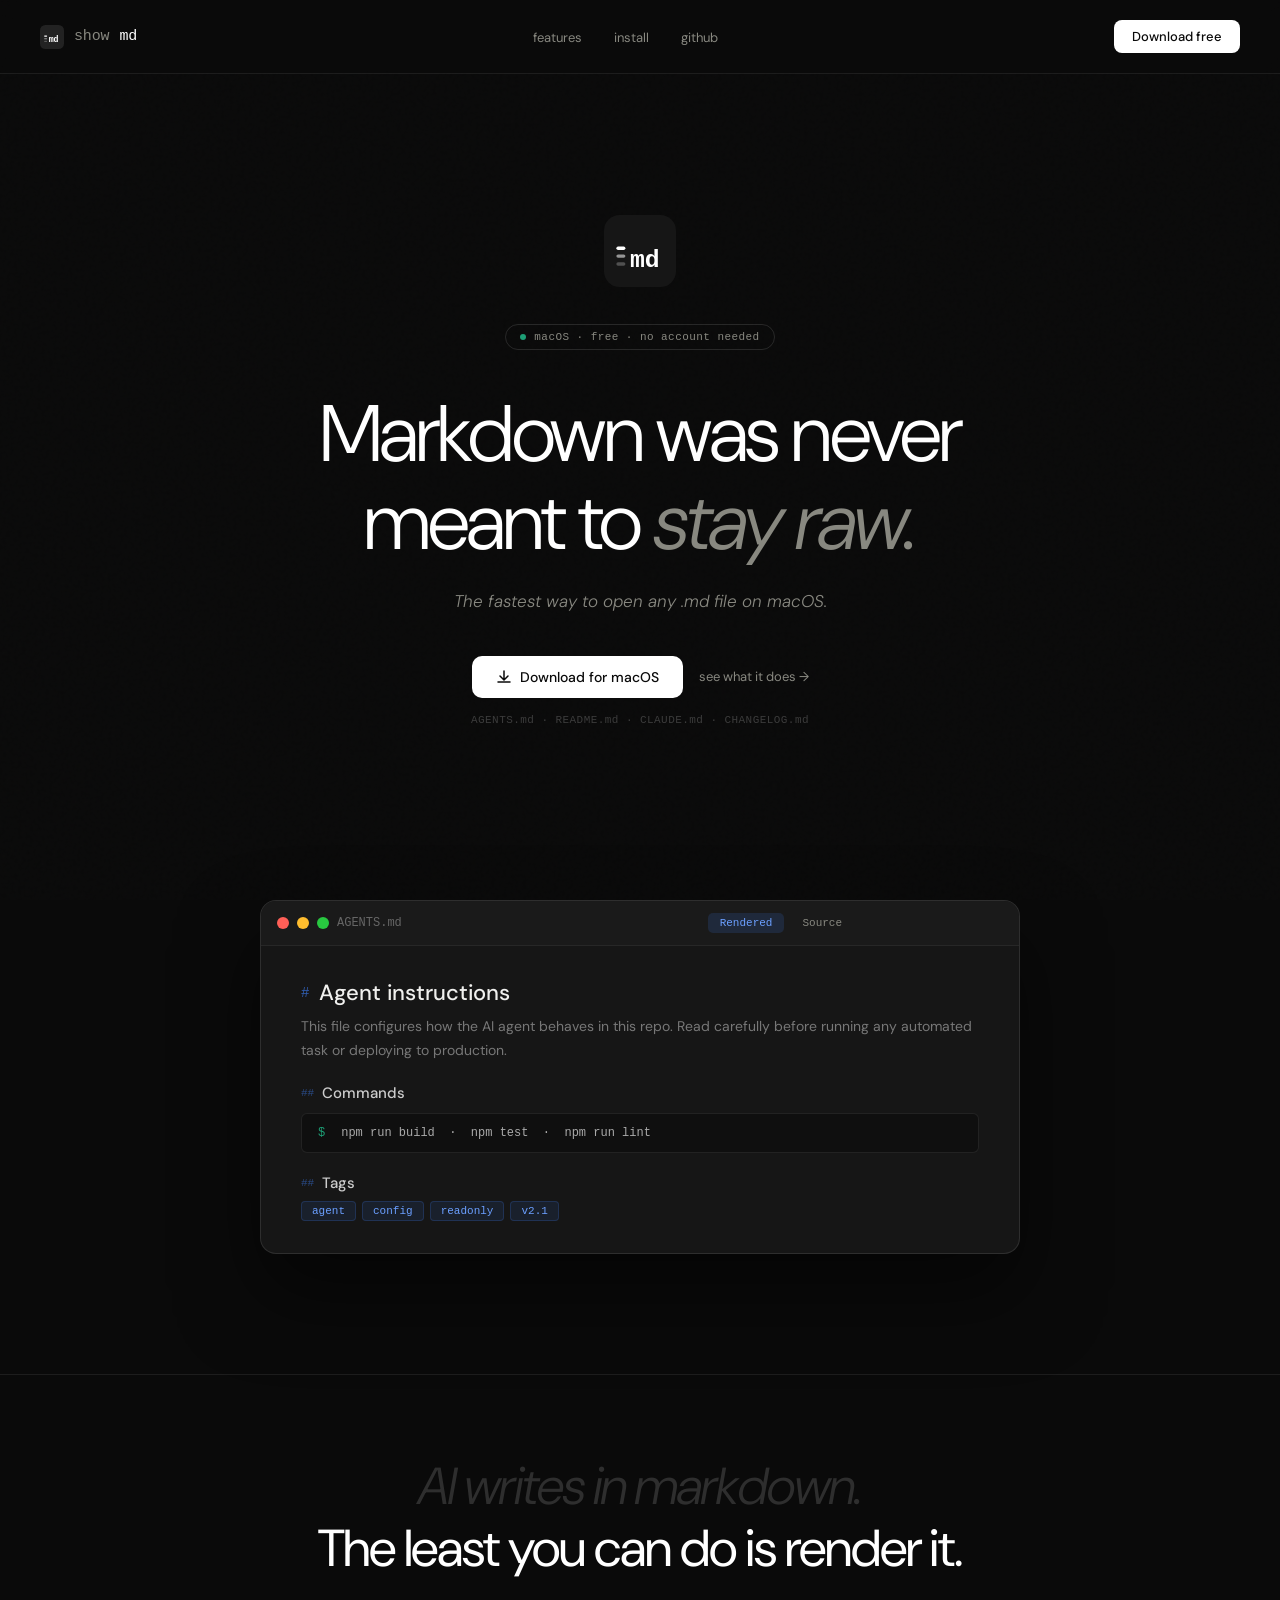
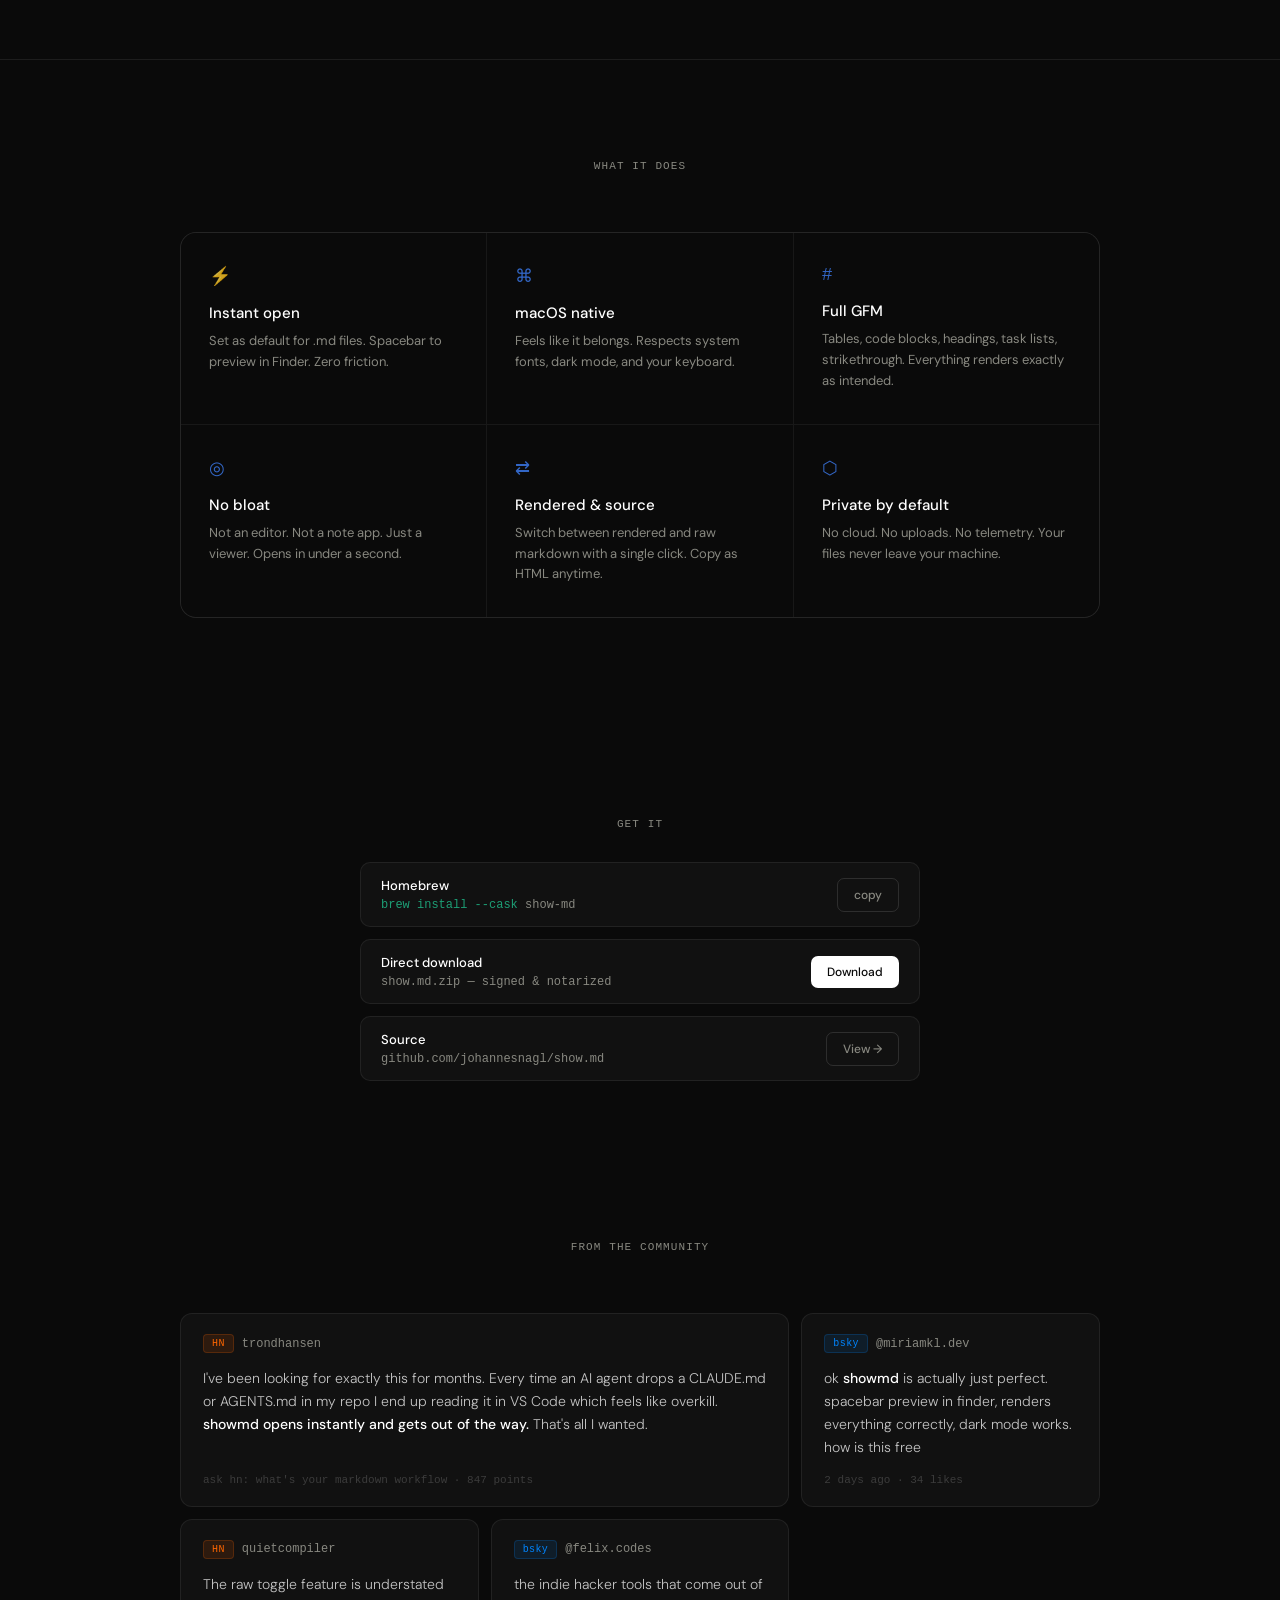
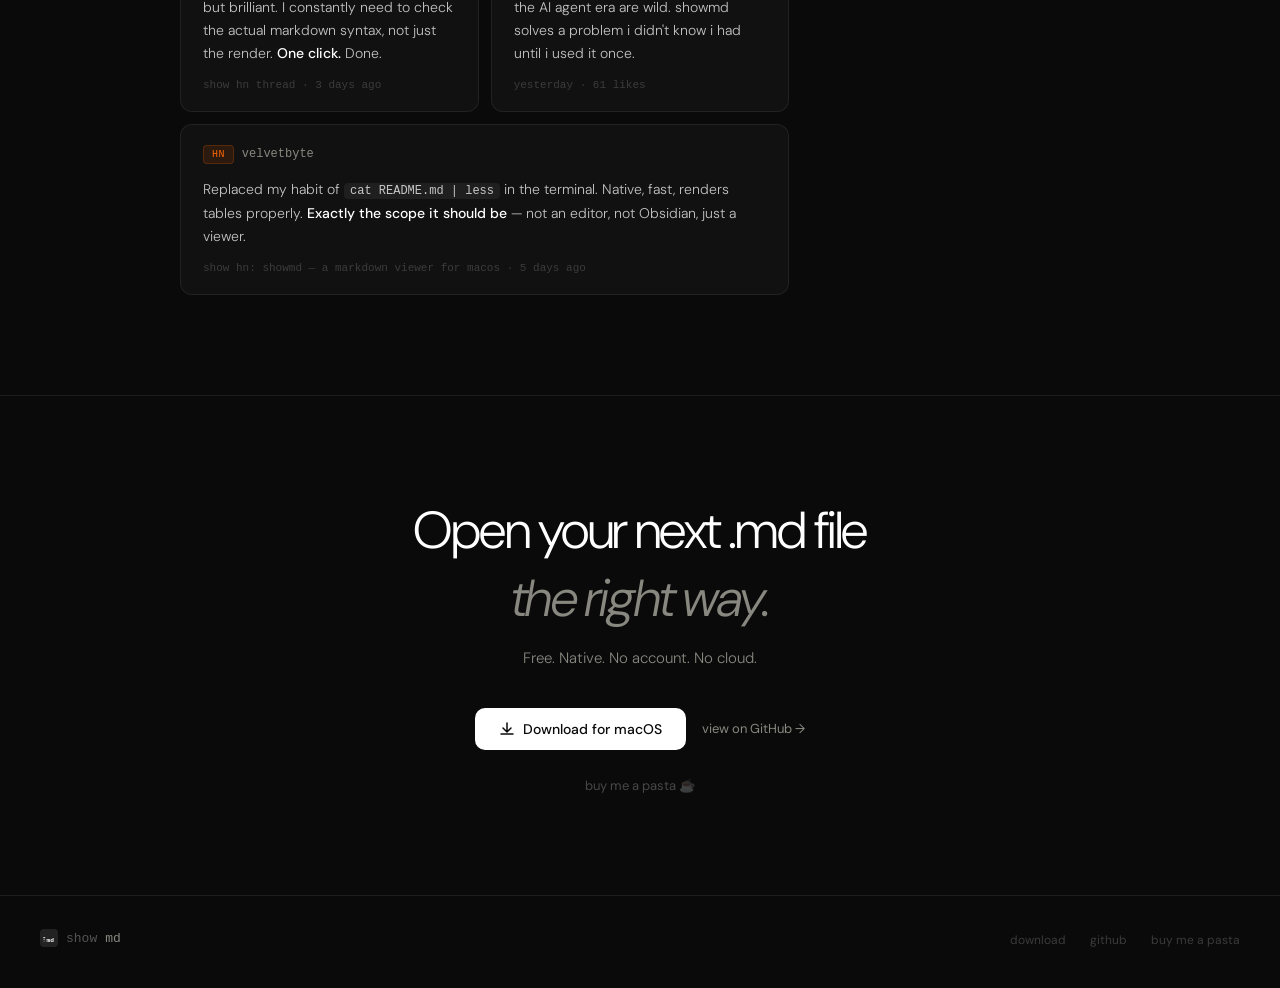
==== website/index.html @ 22b8a0ea "feat: add marketing website and extracted logo SVG website/index.html — full marketing site based on" ====
<!DOCTYPE html>
<html lang="en">
<head>
<meta charset="UTF-8">
<meta name="viewport" content="width=device-width, initial-scale=1.0">
<title>show.md — markdown was never meant to stay raw</title>
<meta name="description" content="A native macOS Quick Look extension that renders Markdown beautifully. Free, private, no account needed.">
<link rel="preconnect" href="https://fonts.googleapis.com">
<link href="https://fonts.googleapis.com/css2?family=Berkeley+Mono&family=DM+Sans:ital,wght@0,300;0,400;0,500;1,300;1,400&display=swap" rel="stylesheet">
<style>
  *, *::before, *::after { box-sizing: border-box; margin: 0; padding: 0; }

  :root {
    --ink: #0A0A0A;
    --ink2: #1C1C1C;
    --paper: #F5F5F3;
    --white: #FFFFFF;
    --muted: #888880;
    --muted2: #BBBBB5;
    --accent: #3D7EF5;
    --teal: #1D9E75;
    --border: rgba(255,255,255,0.08);
    --border-light: rgba(0,0,0,0.08);
  }

  html { scroll-behavior: smooth; }

  body {
    font-family: 'DM Sans', sans-serif;
    background: var(--ink);
    color: var(--white);
    min-height: 100vh;
    overflow-x: hidden;
    -webkit-font-smoothing: antialiased;
  }

  body::before {
    content: '';
    position: fixed;
    inset: 0;
    background-image: url("data:image/svg+xml,%3Csvg viewBox='0 0 256 256' xmlns='http://www.w3.org/2000/svg'%3E%3Cfilter id='noise'%3E%3CfeTurbulence type='fractalNoise' baseFrequency='0.9' numOctaves='4' stitchTiles='stitch'/%3E%3C/filter%3E%3Crect width='100%25' height='100%25' filter='url(%23noise)' opacity='0.04'/%3E%3C/svg%3E");
    pointer-events: none;
    z-index: 0;
    opacity: 0.4;
  }

  /* NAV */
  nav {
    position: fixed;
    top: 0; left: 0; right: 0;
    z-index: 100;
    padding: 20px 40px;
    display: flex;
    align-items: center;
    justify-content: space-between;
    border-bottom: 0.5px solid var(--border);
    backdrop-filter: blur(12px);
    background: rgba(10,10,10,0.7);
  }

  .nav-logo {
    display: flex;
    align-items: center;
    gap: 10px;
    font-family: 'Berkeley Mono', monospace;
    font-size: 15px;
    color: var(--white);
    letter-spacing: -0.01em;
    text-decoration: none;
  }

  .nav-logo span { color: var(--muted); }

  .nav-links {
    display: flex;
    gap: 32px;
    list-style: none;
  }

  .nav-links a {
    font-size: 13px;
    color: var(--muted);
    text-decoration: none;
    transition: color 0.2s;
  }

  .nav-links a:hover { color: var(--white); }

  .nav-cta {
    font-size: 13px;
    font-weight: 500;
    background: var(--white);
    color: var(--ink);
    padding: 8px 18px;
    border-radius: 8px;
    text-decoration: none;
    transition: opacity 0.2s;
  }

  .nav-cta:hover { opacity: 0.85; }

  /* HERO */
  .hero {
    position: relative;
    z-index: 1;
    min-height: 100vh;
    display: flex;
    flex-direction: column;
    align-items: center;
    justify-content: center;
    text-align: center;
    padding: 120px 40px 80px;
  }

  .hero-icon {
    margin-bottom: 32px;
    opacity: 0;
    animation: fadeUp 0.6s 0s forwards;
  }

  .hero-badge {
    display: inline-flex;
    align-items: center;
    gap: 8px;
    font-family: 'Berkeley Mono', monospace;
    font-size: 11px;
    color: var(--muted);
    border: 0.5px solid rgba(255,255,255,0.12);
    padding: 6px 14px;
    border-radius: 100px;
    margin-bottom: 40px;
    letter-spacing: 0.04em;
    opacity: 0;
    animation: fadeUp 0.6s 0.1s forwards;
  }

  .hero-badge-dot {
    width: 6px; height: 6px;
    border-radius: 50%;
    background: var(--teal);
  }

  .hero-title {
    font-size: clamp(42px, 7vw, 80px);
    font-weight: 300;
    line-height: 1.1;
    letter-spacing: -0.03em;
    max-width: 800px;
    opacity: 0;
    animation: fadeUp 0.7s 0.25s forwards;
  }

  .hero-title em {
    font-style: italic;
    font-weight: 300;
    color: var(--muted);
  }

  .hero-tagline {
    margin-top: 24px;
    font-size: 17px;
    font-weight: 300;
    color: var(--muted);
    font-style: italic;
    opacity: 0;
    animation: fadeUp 0.7s 0.4s forwards;
  }

  .hero-actions {
    margin-top: 44px;
    display: flex;
    align-items: center;
    gap: 16px;
    opacity: 0;
    animation: fadeUp 0.7s 0.55s forwards;
  }

  .btn-primary {
    font-size: 14px;
    font-weight: 500;
    background: var(--white);
    color: var(--ink);
    padding: 12px 24px;
    border-radius: 10px;
    text-decoration: none;
    transition: opacity 0.2s, transform 0.15s;
    display: flex;
    align-items: center;
    gap: 8px;
  }

  .btn-primary:hover { opacity: 0.9; transform: translateY(-1px); }

  .btn-secondary {
    font-size: 13px;
    color: var(--muted);
    text-decoration: none;
    transition: color 0.2s;
  }

  .btn-secondary:hover { color: var(--white); }

  .hero-meta {
    margin-top: 16px;
    font-family: 'Berkeley Mono', monospace;
    font-size: 11px;
    color: rgba(255,255,255,0.2);
    letter-spacing: 0.04em;
    opacity: 0;
    animation: fadeUp 0.7s 0.65s forwards;
  }

  /* APP PREVIEW */
  .preview {
    position: relative;
    z-index: 1;
    padding: 0 40px 120px;
    display: flex;
    justify-content: center;
    opacity: 0;
    animation: fadeUp 0.8s 0.8s forwards;
  }

  .app-frame {
    width: 100%;
    max-width: 760px;
    background: #161616;
    border-radius: 16px;
    border: 0.5px solid rgba(255,255,255,0.1);
    overflow: hidden;
    box-shadow: 0 40px 80px rgba(0,0,0,0.5);
  }

  .app-titlebar {
    background: #1A1A1A;
    padding: 12px 16px;
    display: flex;
    align-items: center;
    gap: 8px;
    border-bottom: 0.5px solid rgba(255,255,255,0.06);
  }

  .dot { width: 12px; height: 12px; border-radius: 50%; }
  .dot-r { background: #FF5F57; }
  .dot-y { background: #FFBD2E; }
  .dot-g { background: #28C840; }

  .app-tabs {
    display: flex;
    gap: 6px;
    margin: 0 auto;
  }

  .app-tab {
    font-family: 'Berkeley Mono', monospace;
    font-size: 11px;
    padding: 4px 12px;
    border-radius: 5px;
    color: var(--muted);
  }

  .app-tab.active {
    background: rgba(61,126,245,0.15);
    color: #6B9FFF;
  }

  .app-filename {
    font-family: 'Berkeley Mono', monospace;
    font-size: 12px;
    color: #666;
    margin-right: auto;
  }

  .app-body {
    padding: 32px 40px;
  }

  .md-h1 {
    font-size: 22px;
    font-weight: 500;
    color: #F0F0EE;
    margin-bottom: 8px;
    display: flex;
    align-items: center;
    gap: 10px;
  }

  .md-h1::before {
    content: '#';
    font-family: 'Berkeley Mono', monospace;
    font-size: 14px;
    color: var(--accent);
    opacity: 0.7;
  }

  .md-p {
    font-size: 14px;
    color: #777;
    line-height: 1.7;
    margin-bottom: 20px;
  }

  .md-h2 {
    font-size: 15px;
    font-weight: 500;
    color: #CCC;
    margin: 20px 0 8px;
    display: flex;
    align-items: center;
    gap: 8px;
  }

  .md-h2::before {
    content: '##';
    font-family: 'Berkeley Mono', monospace;
    font-size: 11px;
    color: var(--accent);
    opacity: 0.5;
  }

  .md-code {
    background: #0F0F0F;
    border: 0.5px solid rgba(255,255,255,0.08);
    border-radius: 6px;
    padding: 12px 16px;
    font-family: 'Berkeley Mono', monospace;
    font-size: 12px;
    color: #AAA;
    margin: 10px 0 16px;
    display: flex;
    gap: 16px;
  }

  .md-code span { color: var(--teal); }

  .md-tags {
    display: flex;
    gap: 6px;
    flex-wrap: wrap;
    margin-top: 4px;
  }

  .md-tag {
    font-family: 'Berkeley Mono', monospace;
    font-size: 11px;
    background: rgba(61,126,245,0.1);
    color: #6B9FFF;
    border: 0.5px solid rgba(61,126,245,0.2);
    padding: 3px 10px;
    border-radius: 4px;
  }

  /* INSTALL */
  .install {
    position: relative;
    z-index: 1;
    padding: 80px 40px;
    max-width: 640px;
    margin: 0 auto;
    text-align: center;
  }

  .install-label {
    font-family: 'Berkeley Mono', monospace;
    font-size: 11px;
    color: var(--muted);
    letter-spacing: 0.1em;
    text-transform: uppercase;
    margin-bottom: 32px;
  }

  .install-options {
    display: flex;
    flex-direction: column;
    gap: 12px;
  }

  .install-row {
    display: flex;
    align-items: center;
    justify-content: space-between;
    background: #111;
    border: 0.5px solid rgba(255,255,255,0.07);
    border-radius: 10px;
    padding: 14px 20px;
    gap: 16px;
    text-align: left;
  }

  .install-row-left { flex: 1; }

  .install-method {
    font-size: 13px;
    font-weight: 500;
    color: var(--white);
    margin-bottom: 4px;
  }

  .install-cmd {
    font-family: 'Berkeley Mono', monospace;
    font-size: 12px;
    color: var(--muted);
  }

  .install-cmd em { color: var(--teal); font-style: normal; }

  .install-btn {
    font-size: 12px;
    font-weight: 500;
    background: var(--white);
    color: var(--ink);
    padding: 8px 16px;
    border-radius: 7px;
    text-decoration: none;
    white-space: nowrap;
    transition: opacity 0.2s;
    flex-shrink: 0;
  }

  .install-btn:hover { opacity: 0.85; }

  .install-btn.ghost {
    background: transparent;
    color: var(--muted);
    border: 0.5px solid rgba(255,255,255,0.12);
  }

  .install-btn.ghost:hover { color: var(--white); border-color: rgba(255,255,255,0.3); }

  /* TAGLINE SECTION */
  .tagline-section {
    position: relative;
    z-index: 1;
    padding: 80px 40px;
    text-align: center;
    border-top: 0.5px solid var(--border);
    border-bottom: 0.5px solid var(--border);
  }

  .tagline-big {
    font-size: clamp(28px, 5vw, 52px);
    font-weight: 300;
    font-style: italic;
    color: rgba(255,255,255,0.15);
    line-height: 1.2;
    letter-spacing: -0.02em;
  }

  .tagline-big strong {
    font-weight: 400;
    font-style: normal;
    color: var(--white);
  }

  /* FEATURES */
  .features {
    position: relative;
    z-index: 1;
    padding: 100px 40px 120px;
    max-width: 1000px;
    margin: 0 auto;
  }

  .section-label {
    font-family: 'Berkeley Mono', monospace;
    font-size: 11px;
    color: var(--muted);
    letter-spacing: 0.1em;
    text-transform: uppercase;
    margin-bottom: 60px;
    text-align: center;
  }

  .features-grid {
    display: grid;
    grid-template-columns: repeat(3, 1fr);
    gap: 1px;
    background: rgba(255,255,255,0.06);
    border: 0.5px solid rgba(255,255,255,0.06);
    border-radius: 16px;
    overflow: hidden;
  }

  .feature {
    background: var(--ink);
    padding: 32px 28px;
    transition: background 0.2s;
  }

  .feature:hover { background: #111; }

  .feature-icon {
    font-family: 'Berkeley Mono', monospace;
    font-size: 18px;
    color: var(--accent);
    margin-bottom: 16px;
    opacity: 0.8;
  }

  .feature-title {
    font-size: 15px;
    font-weight: 500;
    color: var(--white);
    margin-bottom: 8px;
  }

  .feature-desc {
    font-size: 13px;
    color: var(--muted);
    line-height: 1.6;
  }

  /* SOCIAL PROOF */
  .social {
    position: relative;
    z-index: 1;
    padding: 80px 40px 100px;
    max-width: 1000px;
    margin: 0 auto;
  }

  .social-grid {
    display: grid;
    grid-template-columns: repeat(3, 1fr);
    gap: 12px;
  }

  .quote-card {
    background: #111;
    border: 0.5px solid rgba(255,255,255,0.07);
    border-radius: 12px;
    padding: 20px 22px;
    display: flex;
    flex-direction: column;
    gap: 14px;
    transition: border-color 0.2s;
  }

  .quote-card:hover { border-color: rgba(255,255,255,0.15); }
  .quote-card.span2 { grid-column: span 2; }

  .quote-source {
    display: flex;
    align-items: center;
    gap: 8px;
  }

  .source-badge {
    font-family: 'Berkeley Mono', monospace;
    font-size: 10px;
    padding: 3px 8px;
    border-radius: 4px;
    letter-spacing: 0.04em;
  }

  .badge-hn  { background: rgba(255,102,0,0.12); color: #FF6600; border: 0.5px solid rgba(255,102,0,0.2); }
  .badge-bsky { background: rgba(0,133,255,0.1); color: #0085FF; border: 0.5px solid rgba(0,133,255,0.2); }

  .source-user {
    font-size: 12px;
    color: var(--muted);
    font-family: 'Berkeley Mono', monospace;
  }

  .quote-text {
    font-size: 14px;
    color: rgba(255,255,255,0.75);
    line-height: 1.65;
    font-weight: 300;
  }

  .quote-text strong { color: var(--white); font-weight: 500; }

  .quote-meta {
    font-size: 11px;
    color: rgba(255,255,255,0.18);
    font-family: 'Berkeley Mono', monospace;
    margin-top: auto;
  }

  /* CTA */
  .cta-section {
    position: relative;
    z-index: 1;
    padding: 100px 40px;
    text-align: center;
    border-top: 0.5px solid var(--border);
  }

  .cta-title {
    font-size: clamp(32px, 5vw, 52px);
    font-weight: 300;
    letter-spacing: -0.03em;
    margin-bottom: 16px;
  }

  .cta-title em { font-style: italic; color: var(--muted); }

  .cta-sub {
    font-size: 15px;
    color: var(--muted);
    font-weight: 300;
    margin-bottom: 40px;
  }

  .cta-actions {
    display: flex;
    align-items: center;
    justify-content: center;
    gap: 16px;
    margin-bottom: 24px;
  }

  .cta-pasta {
    font-size: 13px;
    color: rgba(255,255,255,0.25);
    text-decoration: none;
    transition: color 0.2s;
  }

  .cta-pasta:hover { color: var(--muted); }

  /* FOOTER */
  footer {
    position: relative;
    z-index: 1;
    padding: 32px 40px;
    display: flex;
    align-items: center;
    justify-content: space-between;
    border-top: 0.5px solid var(--border);
  }

  .footer-logo {
    display: flex;
    align-items: center;
    gap: 8px;
    font-family: 'Berkeley Mono', monospace;
    font-size: 13px;
    color: var(--muted);
    text-decoration: none;
  }

  .footer-logo span { color: rgba(255,255,255,0.3); }

  .footer-links {
    display: flex;
    gap: 24px;
    list-style: none;
  }

  .footer-links a {
    font-size: 12px;
    color: rgba(255,255,255,0.2);
    text-decoration: none;
    transition: color 0.2s;
  }

  .footer-links a:hover { color: var(--muted); }

  @keyframes fadeUp {
    from { opacity: 0; transform: translateY(16px); }
    to   { opacity: 1; transform: translateY(0); }
  }

  @media (max-width: 640px) {
    nav { padding: 16px 20px; }
    .nav-links { display: none; }
    .hero { padding: 100px 24px 60px; }
    .preview { padding: 0 20px 80px; }
    .app-body { padding: 20px; }
    .install { padding: 60px 20px; }
    .install-row { flex-direction: column; align-items: flex-start; }
    .features { padding: 60px 20px 80px; }
    .features-grid { grid-template-columns: 1fr; }
    .social { padding: 60px 20px 80px; }
    .social-grid { grid-template-columns: 1fr; }
    .quote-card.span2 { grid-column: span 1; }
    .cta-section { padding: 80px 20px; }
    footer { padding: 24px 20px; flex-direction: column; gap: 16px; text-align: center; }
  }
</style>
</head>
<body>

<nav>
  <a href="/" class="nav-logo">
    <svg width="24" height="24" viewBox="0 0 64 64" xmlns="http://www.w3.org/2000/svg">
      <rect width="64" height="64" rx="14" fill="#222"/>
      <rect x="11" y="28" width="8" height="3" rx="1.5" fill="white"/>
      <rect x="11" y="35" width="8" height="3" rx="1.5" fill="white" opacity="0.55"/>
      <rect x="11" y="42" width="8" height="3" rx="1.5" fill="white" opacity="0.25"/>
      <text x="23" y="46" font-family="monospace" font-size="22" font-weight="600" fill="white">md</text>
    </svg>
    <span>show</span>md
  </a>
  <ul class="nav-links">
    <li><a href="#features">features</a></li>
    <li><a href="#install">install</a></li>
    <li><a href="https://github.com/johannesnagl/show.md">github</a></li>
  </ul>
  <a href="https://github.com/johannesnagl/show.md/releases/latest" class="nav-cta">Download free</a>
</nav>

<main>

  <!-- HERO -->
  <section class="hero">
    <div class="hero-icon">
      <svg width="72" height="72" viewBox="0 0 64 64" xmlns="http://www.w3.org/2000/svg">
        <rect width="64" height="64" rx="14" fill="#161616"/>
        <rect x="11" y="28" width="8" height="3" rx="1.5" fill="white"/>
        <rect x="11" y="35" width="8" height="3" rx="1.5" fill="white" opacity="0.55"/>
        <rect x="11" y="42" width="8" height="3" rx="1.5" fill="white" opacity="0.25"/>
        <text x="23" y="46" font-family="monospace" font-size="22" font-weight="600" fill="white">md</text>
      </svg>
    </div>

    <div class="hero-badge">
      <div class="hero-badge-dot"></div>
      macOS · free · no account needed
    </div>

    <h1 class="hero-title">
      Markdown was never<br>meant to <em>stay raw.</em>
    </h1>

    <p class="hero-tagline">The fastest way to open any .md file on macOS.</p>

    <div class="hero-actions">
      <a href="https://github.com/johannesnagl/show.md/releases/latest" class="btn-primary">
        <svg width="16" height="16" viewBox="0 0 16 16" fill="none"><path d="M8 2v8M4 7l4 4 4-4M2 13h12" stroke="currentColor" stroke-width="1.5" stroke-linecap="round" stroke-linejoin="round"/></svg>
        Download for macOS
      </a>
      <a href="#features" class="btn-secondary">see what it does →</a>
    </div>

    <p class="hero-meta">AGENTS.md · README.md · CLAUDE.md · CHANGELOG.md</p>
  </section>

  <!-- APP PREVIEW -->
  <section class="preview">
    <div class="app-frame">
      <div class="app-titlebar">
        <div class="dot dot-r"></div>
        <div class="dot dot-y"></div>
        <div class="dot dot-g"></div>
        <span class="app-filename">AGENTS.md</span>
        <div class="app-tabs">
          <span class="app-tab active">Rendered</span>
          <span class="app-tab">Source</span>
        </div>
      </div>
      <div class="app-body">
        <div class="md-h1">Agent instructions</div>
        <p class="md-p">This file configures how the AI agent behaves in this repo. Read carefully before running any automated task or deploying to production.</p>
        <div class="md-h2">Commands</div>
        <div class="md-code"><span>$</span> npm run build &nbsp;·&nbsp; npm test &nbsp;·&nbsp; npm run lint</div>
        <div class="md-h2">Tags</div>
        <div class="md-tags">
          <span class="md-tag">agent</span>
          <span class="md-tag">config</span>
          <span class="md-tag">readonly</span>
          <span class="md-tag">v2.1</span>
        </div>
      </div>
    </div>
  </section>

  <!-- TAGLINE -->
  <section class="tagline-section">
    <p class="tagline-big">
      AI writes in markdown.<br>
      <strong>The least you can do is render it.</strong>
    </p>
  </section>

  <!-- FEATURES -->
  <section class="features" id="features">
    <p class="section-label">what it does</p>
    <div class="features-grid">
      <div class="feature">
        <div class="feature-icon">⚡</div>
        <div class="feature-title">Instant open</div>
        <p class="feature-desc">Set as default for .md files. Spacebar to preview in Finder. Zero friction.</p>
      </div>
      <div class="feature">
        <div class="feature-icon">⌘</div>
        <div class="feature-title">macOS native</div>
        <p class="feature-desc">Feels like it belongs. Respects system fonts, dark mode, and your keyboard.</p>
      </div>
      <div class="feature">
        <div class="feature-icon">#</div>
        <div class="feature-title">Full GFM</div>
        <p class="feature-desc">Tables, code blocks, headings, task lists, strikethrough. Everything renders exactly as intended.</p>
      </div>
      <div class="feature">
        <div class="feature-icon">◎</div>
        <div class="feature-title">No bloat</div>
        <p class="feature-desc">Not an editor. Not a note app. Just a viewer. Opens in under a second.</p>
      </div>
      <div class="feature">
        <div class="feature-icon">⇄</div>
        <div class="feature-title">Rendered &amp; source</div>
        <p class="feature-desc">Switch between rendered and raw markdown with a single click. Copy as HTML anytime.</p>
      </div>
      <div class="feature">
        <div class="feature-icon">⬡</div>
        <div class="feature-title">Private by default</div>
        <p class="feature-desc">No cloud. No uploads. No telemetry. Your files never leave your machine.</p>
      </div>
    </div>
  </section>

  <!-- INSTALL -->
  <section class="install" id="install">
    <p class="install-label">get it</p>
    <div class="install-options">
      <div class="install-row">
        <div class="install-row-left">
          <div class="install-method">Homebrew</div>
          <div class="install-cmd"><em>brew install --cask</em> show-md</div>
        </div>
        <a href="https://github.com/johannesnagl/show.md" class="install-btn ghost">copy</a>
      </div>
      <div class="install-row">
        <div class="install-row-left">
          <div class="install-method">Direct download</div>
          <div class="install-cmd">show.md.zip — signed &amp; notarized</div>
        </div>
        <a href="https://github.com/johannesnagl/show.md/releases/latest" class="install-btn">Download</a>
      </div>
      <div class="install-row">
        <div class="install-row-left">
          <div class="install-method">Source</div>
          <div class="install-cmd">github.com/johannesnagl/show.md</div>
        </div>
        <a href="https://github.com/johannesnagl/show.md" class="install-btn ghost">View →</a>
      </div>
    </div>
  </section>

  <!-- SOCIAL PROOF -->
  <section class="social">
    <p class="section-label">from the community</p>
    <div class="social-grid">

      <div class="quote-card span2">
        <div class="quote-source">
          <span class="source-badge badge-hn">HN</span>
          <span class="source-user">trondhansen</span>
        </div>
        <p class="quote-text">I've been looking for exactly this for months. Every time an AI agent drops a CLAUDE.md or AGENTS.md in my repo I end up reading it in VS Code which feels like overkill. <strong>showmd opens instantly and gets out of the way.</strong> That's all I wanted.</p>
        <span class="quote-meta">ask hn: what's your markdown workflow · 847 points</span>
      </div>

      <div class="quote-card">
        <div class="quote-source">
          <span class="source-badge badge-bsky">bsky</span>
          <span class="source-user">@miriamkl.dev</span>
        </div>
        <p class="quote-text">ok <strong>showmd</strong> is actually just perfect. spacebar preview in finder, renders everything correctly, dark mode works. how is this free</p>
        <span class="quote-meta">2 days ago · 34 likes</span>
      </div>

      <div class="quote-card">
        <div class="quote-source">
          <span class="source-badge badge-hn">HN</span>
          <span class="source-user">quietcompiler</span>
        </div>
        <p class="quote-text">The raw toggle feature is understated but brilliant. I constantly need to check the actual markdown syntax, not just the render. <strong>One click.</strong> Done.</p>
        <span class="quote-meta">show hn thread · 3 days ago</span>
      </div>

      <div class="quote-card">
        <div class="quote-source">
          <span class="source-badge badge-bsky">bsky</span>
          <span class="source-user">@felix.codes</span>
        </div>
        <p class="quote-text">the indie hacker tools that come out of the AI agent era are wild. showmd solves a problem i didn't know i had until i used it once.</p>
        <span class="quote-meta">yesterday · 61 likes</span>
      </div>

      <div class="quote-card span2">
        <div class="quote-source">
          <span class="source-badge badge-hn">HN</span>
          <span class="source-user">velvetbyte</span>
        </div>
        <p class="quote-text">Replaced my habit of <code style="font-family:'Berkeley Mono',monospace;font-size:12px;background:rgba(255,255,255,0.06);padding:1px 6px;border-radius:4px;">cat README.md | less</code> in the terminal. Native, fast, renders tables properly. <strong>Exactly the scope it should be</strong> — not an editor, not Obsidian, just a viewer.</p>
        <span class="quote-meta">show hn: showmd — a markdown viewer for macos · 5 days ago</span>
      </div>

    </div>
  </section>

  <!-- CTA -->
  <section class="cta-section">
    <h2 class="cta-title">Open your next .md file<br><em>the right way.</em></h2>
    <p class="cta-sub">Free. Native. No account. No cloud.</p>
    <div class="cta-actions">
      <a href="https://github.com/johannesnagl/show.md/releases/latest" class="btn-primary">
        <svg width="16" height="16" viewBox="0 0 16 16" fill="none"><path d="M8 2v8M4 7l4 4 4-4M2 13h12" stroke="currentColor" stroke-width="1.5" stroke-linecap="round" stroke-linejoin="round"/></svg>
        Download for macOS
      </a>
      <a href="https://github.com/johannesnagl/show.md" class="btn-secondary">view on GitHub →</a>
    </div>
    <a href="https://buymeacoffee.com/johannesnagl" class="cta-pasta">buy me a pasta ☕</a>
  </section>

</main>

<footer>
  <a href="/" class="footer-logo">
    <svg width="18" height="18" viewBox="0 0 64 64" xmlns="http://www.w3.org/2000/svg">
      <rect width="64" height="64" rx="14" fill="#222"/>
      <rect x="11" y="28" width="8" height="3" rx="1.5" fill="white"/>
      <rect x="11" y="35" width="8" height="3" rx="1.5" fill="white" opacity="0.55"/>
      <rect x="11" y="42" width="8" height="3" rx="1.5" fill="white" opacity="0.25"/>
      <text x="23" y="46" font-family="monospace" font-size="22" font-weight="600" fill="white">md</text>
    </svg>
    <span>show</span>md
  </a>
  <ul class="footer-links">
    <li><a href="https://github.com/johannesnagl/show.md/releases/latest">download</a></li>
    <li><a href="https://github.com/johannesnagl/show.md">github</a></li>
    <li><a href="https://buymeacoffee.com/johannesnagl">buy me a pasta</a></li>
  </ul>
</footer>

</body>
</html>
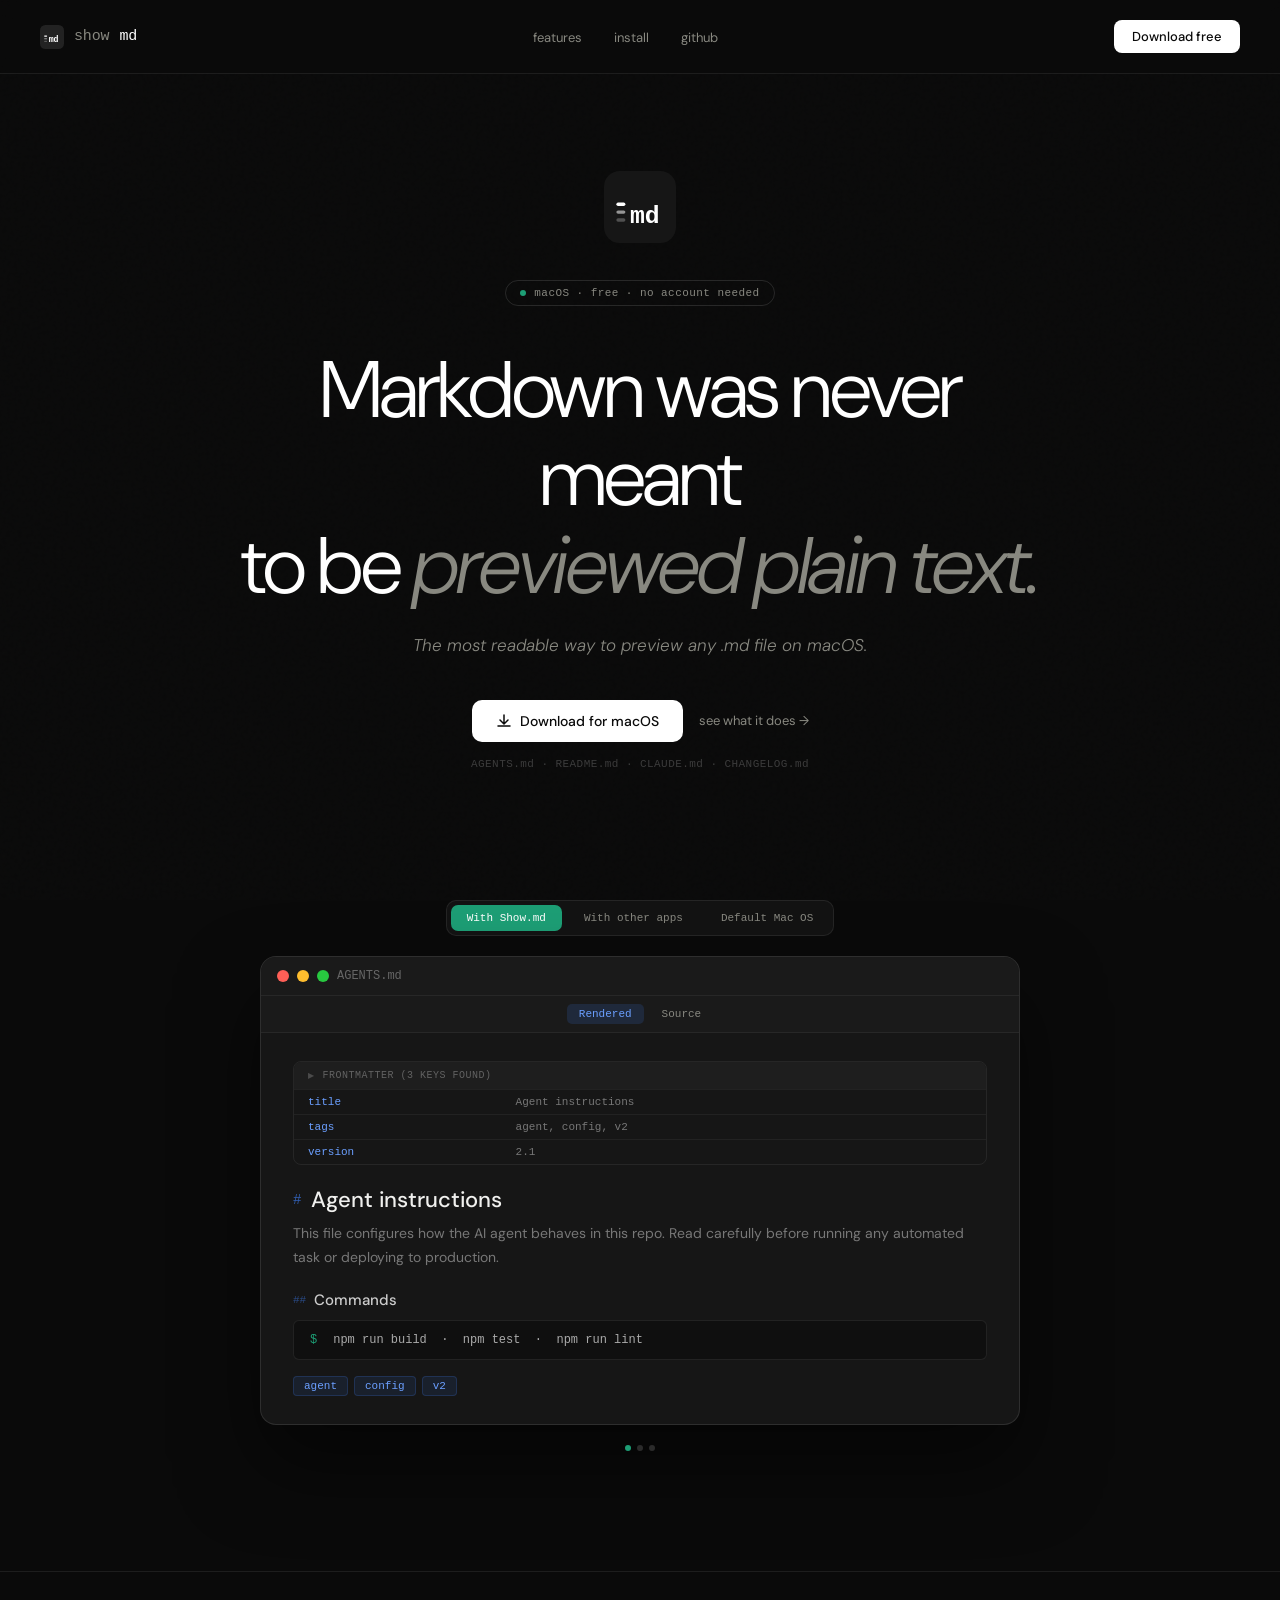
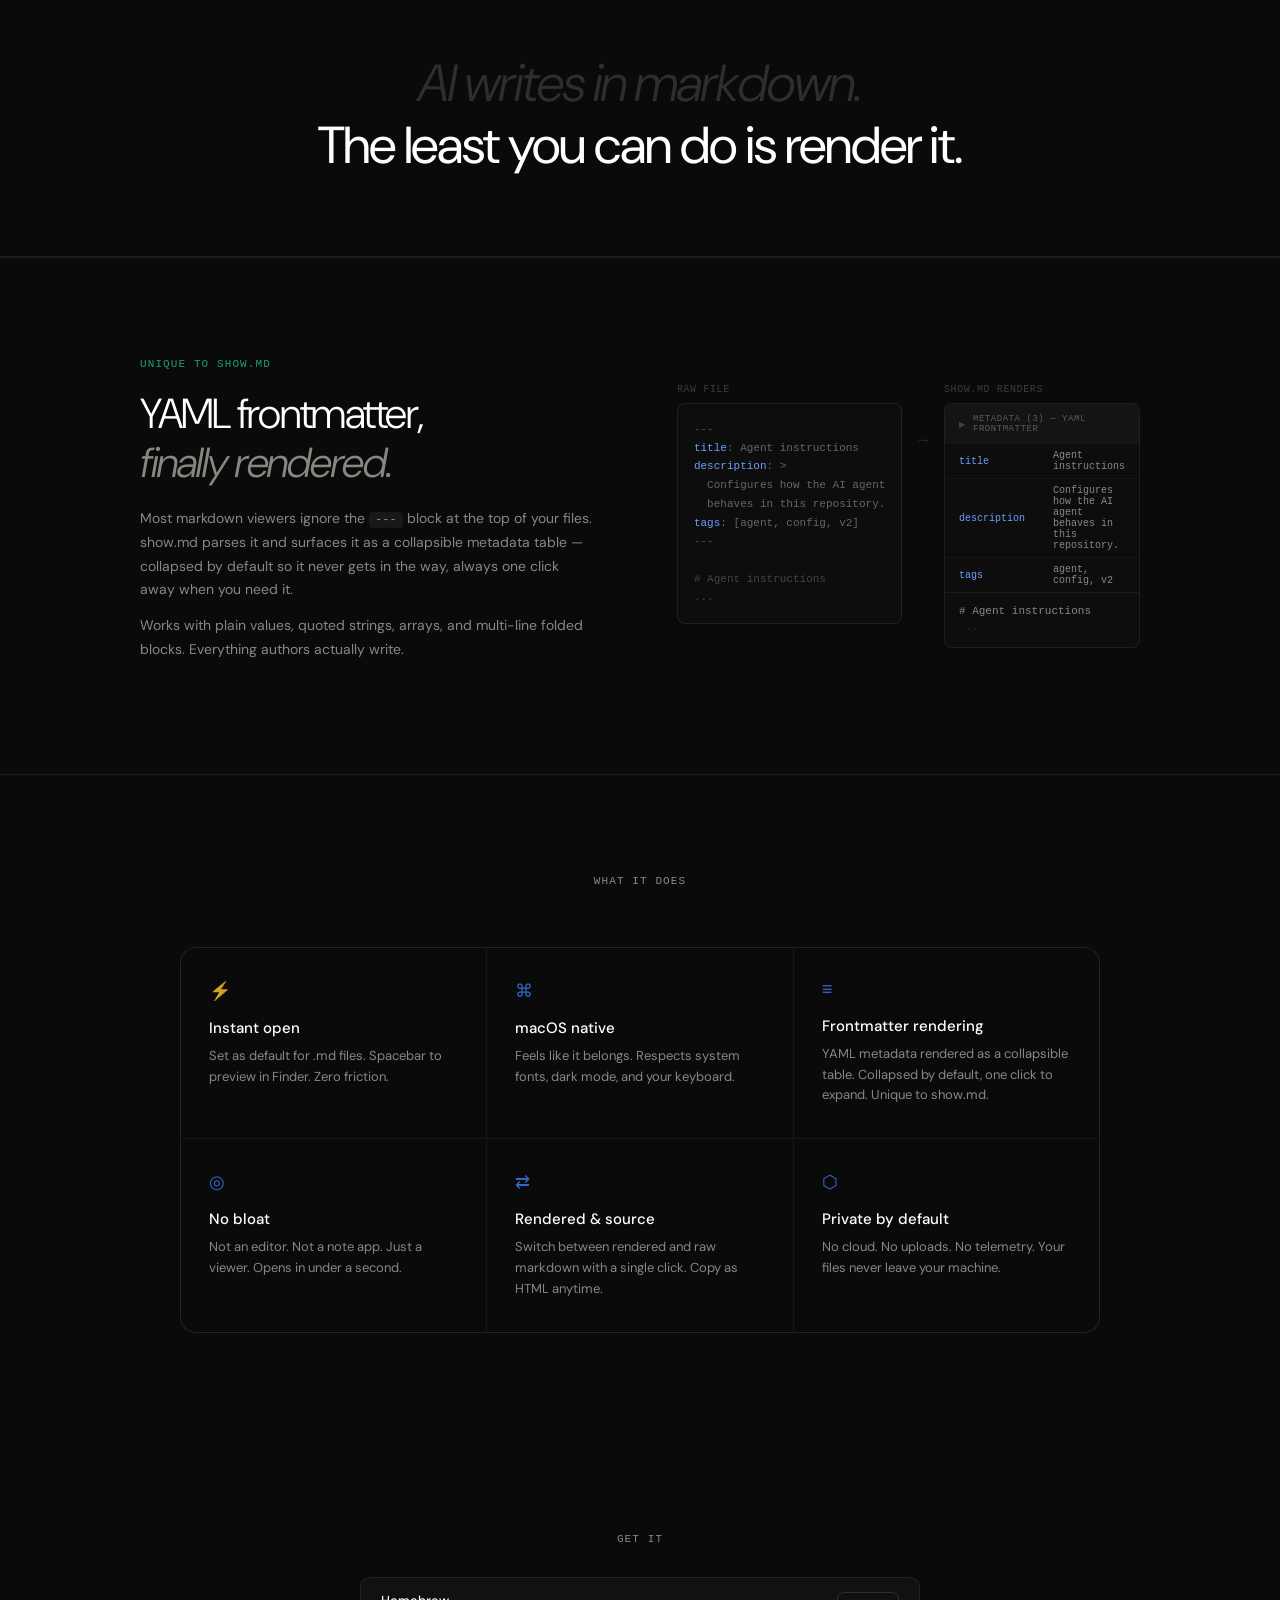
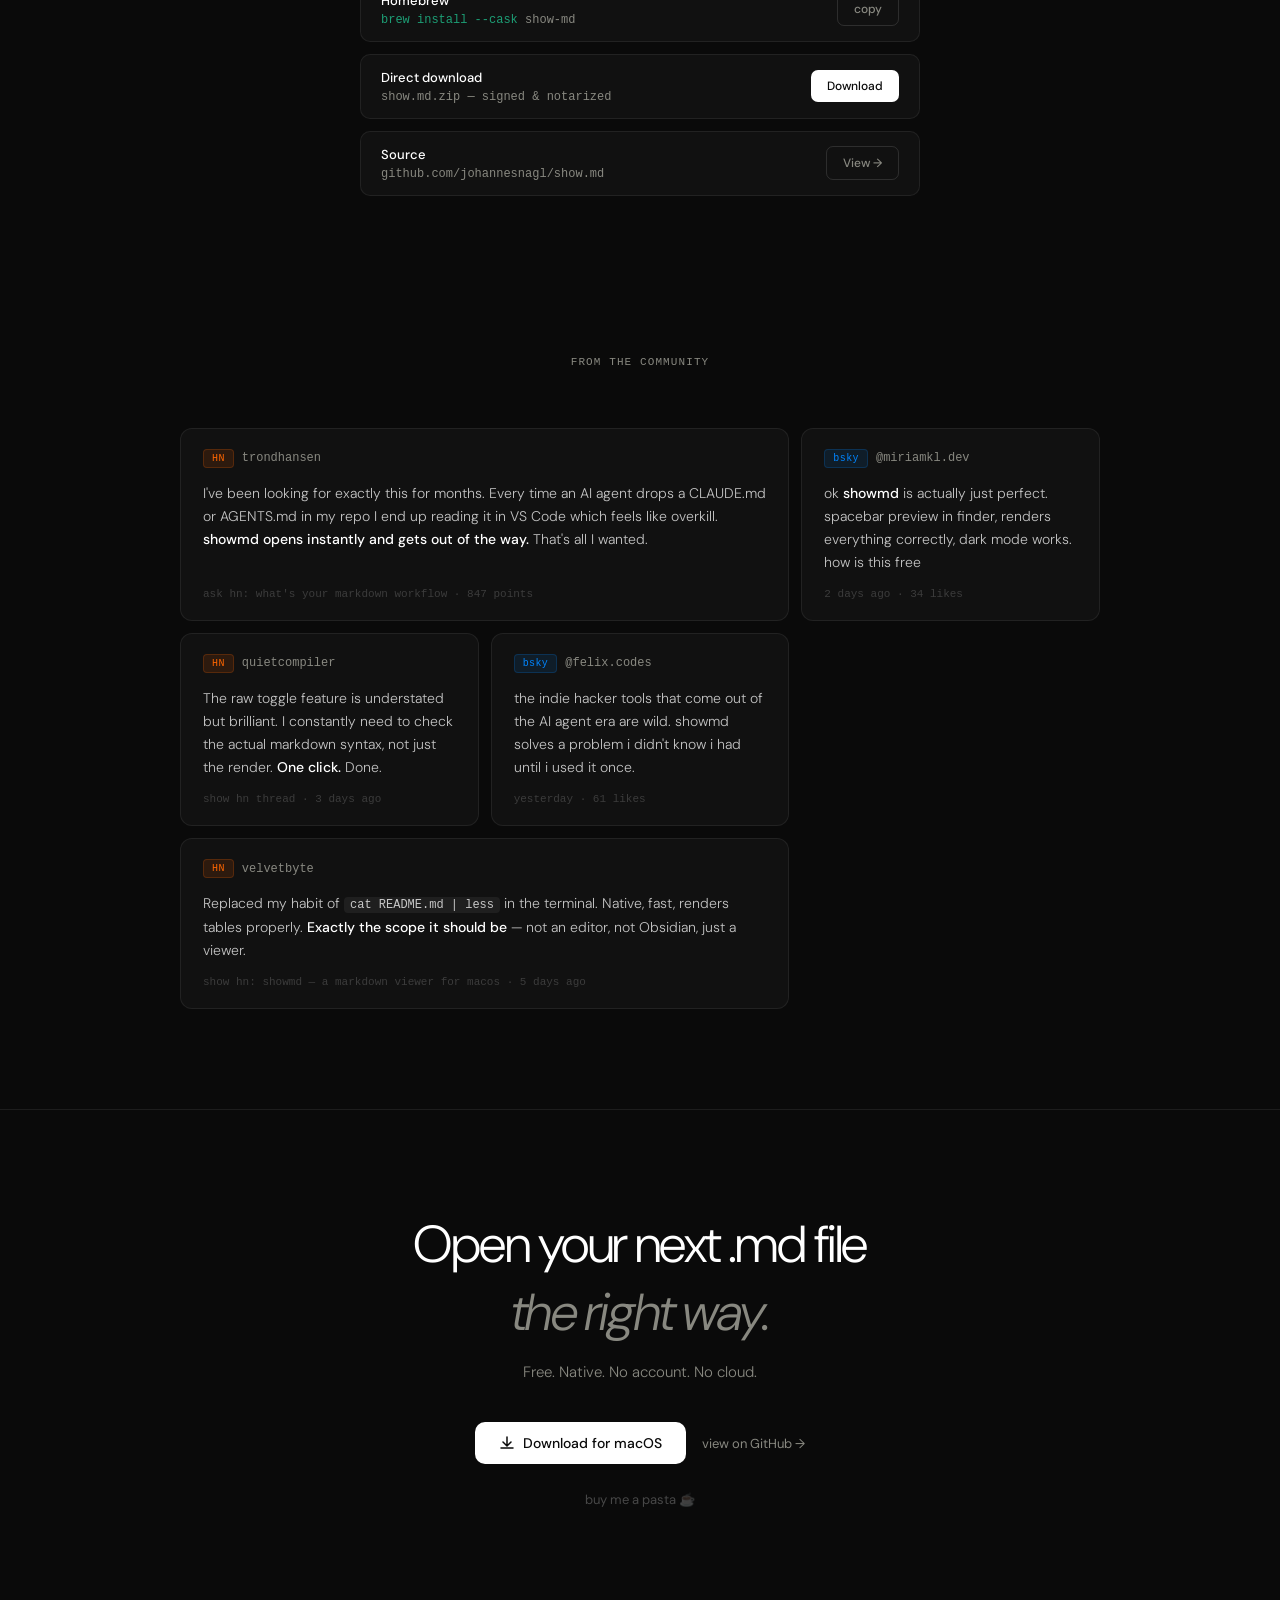
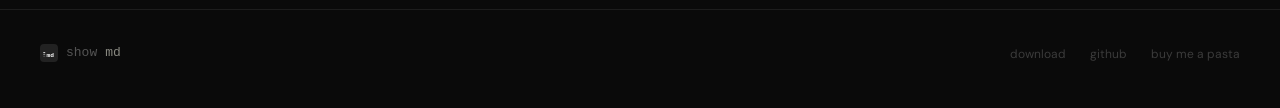
==== commit 1c2f3fbc: "website: three-state interactive demo + updated hero copy - Replace static app preview with auto-cyc" ====
--- a/website/index.html
+++ b/website/index.html
@@ -3,7 +3,7 @@
 <head>
 <meta charset="UTF-8">
 <meta name="viewport" content="width=device-width, initial-scale=1.0">
-<title>show.md — markdown was never meant to stay raw</title>
+<title>show.md — markdown was never meant to be previewed plain text</title>
 <meta name="description" content="A native macOS Quick Look extension that renders Markdown beautifully. Free, private, no account needed.">
 <link rel="preconnect" href="https://fonts.googleapis.com">
 <link href="https://fonts.googleapis.com/css2?family=Berkeley+Mono&family=DM+Sans:ital,wght@0,300;0,400;0,500;1,300;1,400&display=swap" rel="stylesheet">
@@ -216,10 +216,45 @@
     z-index: 1;
     padding: 0 40px 120px;
     display: flex;
-    justify-content: center;
+    flex-direction: column;
+    align-items: center;
+    gap: 20px;
     opacity: 0;
     animation: fadeUp 0.8s 0.8s forwards;
   }
+
+  .preview-switcher {
+    display: flex;
+    gap: 6px;
+    background: rgba(255,255,255,0.04);
+    border: 0.5px solid rgba(255,255,255,0.08);
+    border-radius: 10px;
+    padding: 4px;
+  }
+
+  .preview-btn {
+    font-family: 'Berkeley Mono', monospace;
+    font-size: 11px;
+    padding: 7px 16px;
+    border-radius: 7px;
+    border: none;
+    background: transparent;
+    color: var(--muted);
+    cursor: pointer;
+    transition: all 0.2s;
+    white-space: nowrap;
+  }
+
+  .preview-btn:hover { color: var(--white); }
+
+  .preview-btn.active {
+    background: var(--white);
+    color: var(--ink);
+  }
+
+  .preview-btn.active.showmd { background: var(--teal); color: var(--white); }
+  .preview-btn.active.other  { background: #444; color: var(--white); }
+  .preview-btn.active.macos  { background: #333; color: var(--muted); }
 
   .app-frame {
     width: 100%;
@@ -271,9 +306,52 @@
     margin-right: auto;
   }
 
+  /* preview states */
+  .app-state { display: none; }
+  .app-state.visible { display: block; }
+
+  /* state 1: show.md */
   .app-body {
-    padding: 32px 40px;
-  }
+    padding: 28px 32px;
+  }
+
+  .md-meta-block {
+    border: 0.5px solid rgba(255,255,255,0.07);
+    border-radius: 8px;
+    margin-bottom: 20px;
+    overflow: hidden;
+  }
+
+  .md-meta-summary {
+    background: #1E1E1E;
+    padding: 8px 14px;
+    font-family: 'Berkeley Mono', monospace;
+    font-size: 10px;
+    color: rgba(255,255,255,0.3);
+    letter-spacing: 0.05em;
+    text-transform: uppercase;
+    display: flex;
+    align-items: center;
+    gap: 8px;
+  }
+
+  .md-meta-summary-arrow { font-size: 8px; color: rgba(255,255,255,0.2); }
+
+  .md-meta-table {
+    width: 100%;
+    border-collapse: collapse;
+    font-family: 'Berkeley Mono', monospace;
+    font-size: 11px;
+  }
+
+  .md-meta-table th, .md-meta-table td {
+    padding: 6px 14px;
+    border-top: 0.5px solid rgba(255,255,255,0.05);
+    text-align: left;
+  }
+
+  .md-meta-table th { color: #6B9FFF; width: 30%; font-weight: 400; }
+  .md-meta-table td { color: #777; }
 
   .md-h1 {
     font-size: 22px;
@@ -349,6 +427,50 @@
     padding: 3px 10px;
     border-radius: 4px;
   }
+
+  /* state 2: other apps */
+  .app-body-other {
+    padding: 28px 32px;
+  }
+
+  .md-raw-frontmatter {
+    background: #0F0F0F;
+    border: 0.5px solid rgba(255,255,255,0.07);
+    border-radius: 6px;
+    padding: 14px 16px;
+    font-family: 'Berkeley Mono', monospace;
+    font-size: 11px;
+    color: #555;
+    line-height: 1.7;
+    margin-bottom: 20px;
+    white-space: pre;
+  }
+
+  /* state 3: macOS default */
+  .app-body-plain {
+    padding: 28px 32px;
+    font-family: 'Berkeley Mono', monospace;
+    font-size: 12px;
+    color: #888;
+    line-height: 1.8;
+    white-space: pre-wrap;
+  }
+
+  .progress-dots {
+    display: flex;
+    gap: 6px;
+    justify-content: center;
+  }
+
+  .progress-dot {
+    width: 6px;
+    height: 6px;
+    border-radius: 50%;
+    background: rgba(255,255,255,0.15);
+    transition: background 0.3s;
+  }
+
+  .progress-dot.active { background: var(--teal); }
 
   /* INSTALL */
   .install {
@@ -657,6 +779,184 @@
   }
 
   .footer-links a:hover { color: var(--muted); }
+
+  /* FRONTMATTER SPOTLIGHT */
+  .fm-section {
+    position: relative;
+    z-index: 1;
+    padding: 100px 40px;
+    border-top: 0.5px solid var(--border);
+    border-bottom: 0.5px solid var(--border);
+  }
+
+  .fm-inner {
+    max-width: 1000px;
+    margin: 0 auto;
+    display: grid;
+    grid-template-columns: 1fr 1fr;
+    gap: 80px;
+    align-items: center;
+  }
+
+  .fm-eyebrow {
+    font-family: 'Berkeley Mono', monospace;
+    font-size: 11px;
+    color: var(--teal);
+    letter-spacing: 0.1em;
+    text-transform: uppercase;
+    margin-bottom: 20px;
+  }
+
+  .fm-title {
+    font-size: clamp(28px, 3.5vw, 42px);
+    font-weight: 300;
+    letter-spacing: -0.03em;
+    line-height: 1.15;
+    margin-bottom: 20px;
+  }
+
+  .fm-title em { font-style: italic; color: var(--muted); }
+
+  .fm-desc {
+    font-size: 14px;
+    color: var(--muted);
+    line-height: 1.7;
+    margin-bottom: 12px;
+  }
+
+  .fm-desc code {
+    font-family: 'Berkeley Mono', monospace;
+    font-size: 12px;
+    background: rgba(255,255,255,0.06);
+    padding: 1px 6px;
+    border-radius: 4px;
+    color: rgba(255,255,255,0.5);
+  }
+
+  .fm-visual {
+    display: flex;
+    align-items: flex-start;
+    gap: 16px;
+  }
+
+  .fm-before, .fm-after { flex: 1; }
+
+  .fm-visual-label {
+    font-family: 'Berkeley Mono', monospace;
+    font-size: 10px;
+    color: rgba(255,255,255,0.2);
+    letter-spacing: 0.06em;
+    text-transform: uppercase;
+    margin-bottom: 8px;
+  }
+
+  .fm-code {
+    background: #0D0D0D;
+    border: 0.5px solid rgba(255,255,255,0.08);
+    border-radius: 8px;
+    padding: 16px;
+    font-family: 'Berkeley Mono', monospace;
+    font-size: 11px;
+    line-height: 1.7;
+    white-space: pre;
+    color: #666;
+  }
+
+  .fm-delim { color: rgba(255,255,255,0.25); }
+  .fm-key   { color: #6B9FFF; }
+  .fm-body  { color: #444; }
+
+  .fm-arrow {
+    font-family: 'Berkeley Mono', monospace;
+    font-size: 16px;
+    color: rgba(255,255,255,0.15);
+    padding-top: 48px;
+    flex-shrink: 0;
+  }
+
+  .fm-rendered {
+    background: #0D0D0D;
+    border: 0.5px solid rgba(255,255,255,0.08);
+    border-radius: 8px;
+    overflow: hidden;
+    font-size: 12px;
+  }
+
+  .fm-details {
+    border-bottom: 0.5px solid rgba(255,255,255,0.06);
+  }
+
+  .fm-summary {
+    display: flex;
+    align-items: center;
+    gap: 8px;
+    padding: 10px 14px;
+    background: #141414;
+    cursor: default;
+  }
+
+  .fm-triangle {
+    font-size: 8px;
+    color: rgba(255,255,255,0.2);
+  }
+
+  .fm-summary-text {
+    font-family: 'Berkeley Mono', monospace;
+    font-size: 9px;
+    color: rgba(255,255,255,0.3);
+    letter-spacing: 0.06em;
+    text-transform: uppercase;
+  }
+
+  .fm-table {
+    width: 100%;
+    border-collapse: collapse;
+    font-family: 'Berkeley Mono', monospace;
+    font-size: 10px;
+  }
+
+  .fm-table th, .fm-table td {
+    padding: 6px 14px;
+    border-bottom: 0.5px solid rgba(255,255,255,0.04);
+    text-align: left;
+  }
+
+  .fm-table th { color: #6B9FFF; width: 35%; font-weight: 400; }
+  .fm-table td { color: #888; }
+  .fm-table tr:last-child th,
+  .fm-table tr:last-child td { border-bottom: none; }
+
+  .fm-rendered-body {
+    padding: 12px 14px;
+  }
+
+  .fm-rendered-h1 {
+    font-family: 'Berkeley Mono', monospace;
+    font-size: 11px;
+    color: rgba(255,255,255,0.5);
+    margin-bottom: 6px;
+  }
+
+  .fm-rendered-dots {
+    font-family: 'Berkeley Mono', monospace;
+    font-size: 11px;
+    color: rgba(255,255,255,0.1);
+  }
+
+  @media (max-width: 768px) {
+    .fm-inner { grid-template-columns: 1fr; gap: 48px; }
+    .fm-section { padding: 60px 20px; }
+  }
+
+  .app-inner-bar {
+    background: #1A1A1A;
+    padding: 8px 16px;
+    display: flex;
+    align-items: center;
+    justify-content: center;
+    gap: 6px;
+    border-bottom: 0.5px solid rgba(255,255,255,0.06);
+  }
 
   @keyframes fadeUp {
     from { opacity: 0; transform: translateY(16px); }
@@ -722,10 +1022,10 @@
     </div>
 
     <h1 class="hero-title">
-      Markdown was never<br>meant to <em>stay raw.</em>
+      Markdown was never meant<br>to be <em>previewed plain text.</em>
     </h1>
 
-    <p class="hero-tagline">The fastest way to open any .md file on macOS.</p>
+    <p class="hero-tagline">The most readable way to preview any .md file on macOS.</p>
 
     <div class="hero-actions">
       <a href="https://github.com/johannesnagl/show.md/releases/latest" class="btn-primary">
@@ -740,30 +1040,91 @@
 
   <!-- APP PREVIEW -->
   <section class="preview">
+    <div class="preview-switcher">
+      <button class="preview-btn active showmd" data-state="0">With Show.md</button>
+      <button class="preview-btn other" data-state="1">With other apps</button>
+      <button class="preview-btn macos" data-state="2">Default Mac OS</button>
+    </div>
+
     <div class="app-frame">
       <div class="app-titlebar">
         <div class="dot dot-r"></div>
         <div class="dot dot-y"></div>
         <div class="dot dot-g"></div>
         <span class="app-filename">AGENTS.md</span>
-        <div class="app-tabs">
-          <span class="app-tab active">Rendered</span>
-          <span class="app-tab">Source</span>
+      </div>
+
+      <!-- State 1: With Show.md -->
+      <div class="app-state visible" id="state-showmd">
+        <div class="app-inner-bar">
+          <div class="app-tabs">
+            <span class="app-tab active">Rendered</span>
+            <span class="app-tab">Source</span>
+          </div>
         </div>
-      </div>
-      <div class="app-body">
-        <div class="md-h1">Agent instructions</div>
-        <p class="md-p">This file configures how the AI agent behaves in this repo. Read carefully before running any automated task or deploying to production.</p>
-        <div class="md-h2">Commands</div>
-        <div class="md-code"><span>$</span> npm run build &nbsp;·&nbsp; npm test &nbsp;·&nbsp; npm run lint</div>
-        <div class="md-h2">Tags</div>
-        <div class="md-tags">
-          <span class="md-tag">agent</span>
-          <span class="md-tag">config</span>
-          <span class="md-tag">readonly</span>
-          <span class="md-tag">v2.1</span>
+        <div class="app-body">
+          <div class="md-meta-block">
+            <div class="md-meta-summary">
+              <span class="md-meta-summary-arrow">▶</span>
+              Frontmatter (3 keys found)
+            </div>
+            <table class="md-meta-table">
+              <tr><th>title</th><td>Agent instructions</td></tr>
+              <tr><th>tags</th><td>agent, config, v2</td></tr>
+              <tr><th>version</th><td>2.1</td></tr>
+            </table>
+          </div>
+          <div class="md-h1">Agent instructions</div>
+          <p class="md-p">This file configures how the AI agent behaves in this repo. Read carefully before running any automated task or deploying to production.</p>
+          <div class="md-h2">Commands</div>
+          <div class="md-code"><span>$</span> npm run build &nbsp;·&nbsp; npm test &nbsp;·&nbsp; npm run lint</div>
+          <div class="md-tags">
+            <span class="md-tag">agent</span>
+            <span class="md-tag">config</span>
+            <span class="md-tag">v2</span>
+          </div>
         </div>
       </div>
+
+      <!-- State 2: With other apps -->
+      <div class="app-state" id="state-other">
+        <div class="app-body-other">
+          <pre class="md-raw-frontmatter">---
+title: Agent instructions
+tags: [agent, config, v2]
+version: 2.1
+---</pre>
+          <div class="md-h1">Agent instructions</div>
+          <p class="md-p">This file configures how the AI agent behaves in this repo. Read carefully before running any automated task or deploying to production.</p>
+          <div class="md-h2">Commands</div>
+          <div class="md-code"><span>$</span> npm run build &nbsp;·&nbsp; npm test &nbsp;·&nbsp; npm run lint</div>
+        </div>
+      </div>
+
+      <!-- State 3: Default Mac OS -->
+      <div class="app-state" id="state-macos">
+        <div class="app-body-plain">---
+title: Agent instructions
+tags: [agent, config, v2]
+version: 2.1
+---
+
+# Agent instructions
+
+This file configures how the AI agent
+behaves in this repo. Read carefully
+before running any automated task.
+
+## Commands
+
+$ npm run build · npm test · npm run lint</div>
+      </div>
+    </div>
+
+    <div class="progress-dots">
+      <div class="progress-dot active"></div>
+      <div class="progress-dot"></div>
+      <div class="progress-dot"></div>
     </div>
   </section>
 
@@ -773,6 +1134,54 @@
       AI writes in markdown.<br>
       <strong>The least you can do is render it.</strong>
     </p>
+  </section>
+
+  <!-- FRONTMATTER SPOTLIGHT -->
+  <section class="fm-section">
+    <div class="fm-inner">
+      <div class="fm-text">
+        <p class="fm-eyebrow">unique to show.md</p>
+        <h2 class="fm-title">YAML frontmatter,<br><em>finally rendered.</em></h2>
+        <p class="fm-desc">Most markdown viewers ignore the <code>---</code> block at the top of your files. show.md parses it and surfaces it as a collapsible metadata table — collapsed by default so it never gets in the way, always one click away when you need it.</p>
+        <p class="fm-desc">Works with plain values, quoted strings, arrays, and multi-line folded blocks. Everything authors actually write.</p>
+      </div>
+      <div class="fm-visual">
+        <div class="fm-before">
+          <div class="fm-visual-label">raw file</div>
+          <pre class="fm-code"><span class="fm-delim">---</span>
+<span class="fm-key">title</span>: Agent instructions
+<span class="fm-key">description</span>: &gt;
+  Configures how the AI agent
+  behaves in this repository.
+<span class="fm-key">tags</span>: [agent, config, v2]
+<span class="fm-delim">---</span>
+
+<span class="fm-body"># Agent instructions
+...</span></pre>
+        </div>
+        <div class="fm-arrow">→</div>
+        <div class="fm-after">
+          <div class="fm-visual-label">show.md renders</div>
+          <div class="fm-rendered">
+            <div class="fm-details">
+              <div class="fm-summary">
+                <span class="fm-triangle">▶</span>
+                <span class="fm-summary-text">METADATA (3) — YAML FRONTMATTER</span>
+              </div>
+              <table class="fm-table">
+                <tr><th>title</th><td>Agent instructions</td></tr>
+                <tr><th>description</th><td>Configures how the AI agent behaves in this repository.</td></tr>
+                <tr><th>tags</th><td>agent, config, v2</td></tr>
+              </table>
+            </div>
+            <div class="fm-rendered-body">
+              <div class="fm-rendered-h1"># Agent instructions</div>
+              <div class="fm-rendered-dots">···</div>
+            </div>
+          </div>
+        </div>
+      </div>
+    </div>
   </section>
 
   <!-- FEATURES -->
@@ -790,9 +1199,9 @@
         <p class="feature-desc">Feels like it belongs. Respects system fonts, dark mode, and your keyboard.</p>
       </div>
       <div class="feature">
-        <div class="feature-icon">#</div>
-        <div class="feature-title">Full GFM</div>
-        <p class="feature-desc">Tables, code blocks, headings, task lists, strikethrough. Everything renders exactly as intended.</p>
+        <div class="feature-icon">≡</div>
+        <div class="feature-title">Frontmatter rendering</div>
+        <p class="feature-desc">YAML metadata rendered as a collapsible table. Collapsed by default, one click to expand. Unique to show.md.</p>
       </div>
       <div class="feature">
         <div class="feature-icon">◎</div>
@@ -927,5 +1336,43 @@
   </ul>
 </footer>
 
+<script>
+(function() {
+  const stateIds = ['state-showmd', 'state-other', 'state-macos'];
+  const btns = document.querySelectorAll('.preview-btn');
+  const dots = document.querySelectorAll('.progress-dot');
+  const btnClasses = ['showmd', 'other', 'macos'];
+  let current = 0;
+  let timer;
+
+  function showState(i) {
+    stateIds.forEach((id, j) => {
+      document.getElementById(id).classList.toggle('visible', j === i);
+      dots[j].classList.toggle('active', j === i);
+      btns[j].classList.toggle('active', j === i);
+    });
+    current = i;
+  }
+
+  function startCycle() {
+    clearInterval(timer);
+    timer = setInterval(function() {
+      showState((current + 1) % 3);
+    }, 3500);
+  }
+
+  // Buttons always carry their color class
+  btns.forEach(function(btn, i) {
+    btn.classList.add(btnClasses[i]);
+    btn.addEventListener('click', function() {
+      showState(i);
+      startCycle();
+    });
+  });
+
+  showState(0);
+  startCycle();
+})();
+</script>
 </body>
 </html>
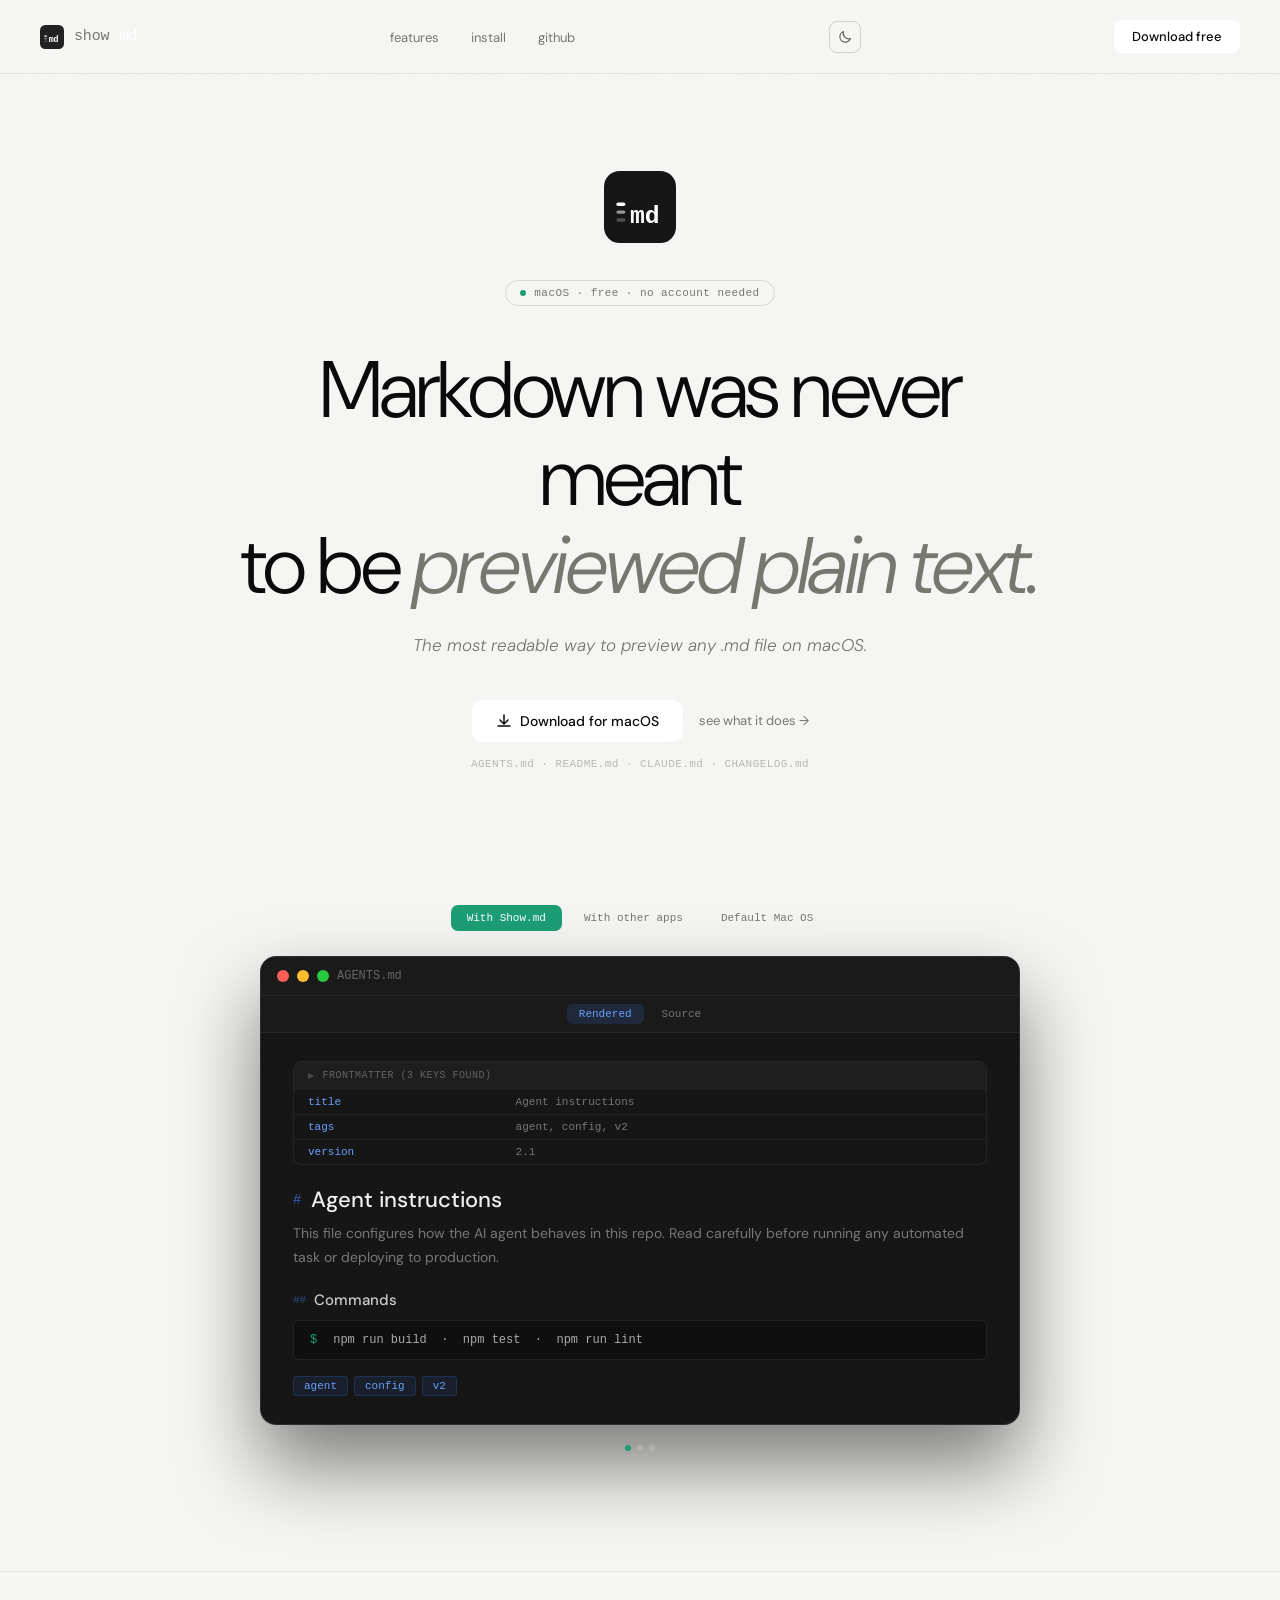
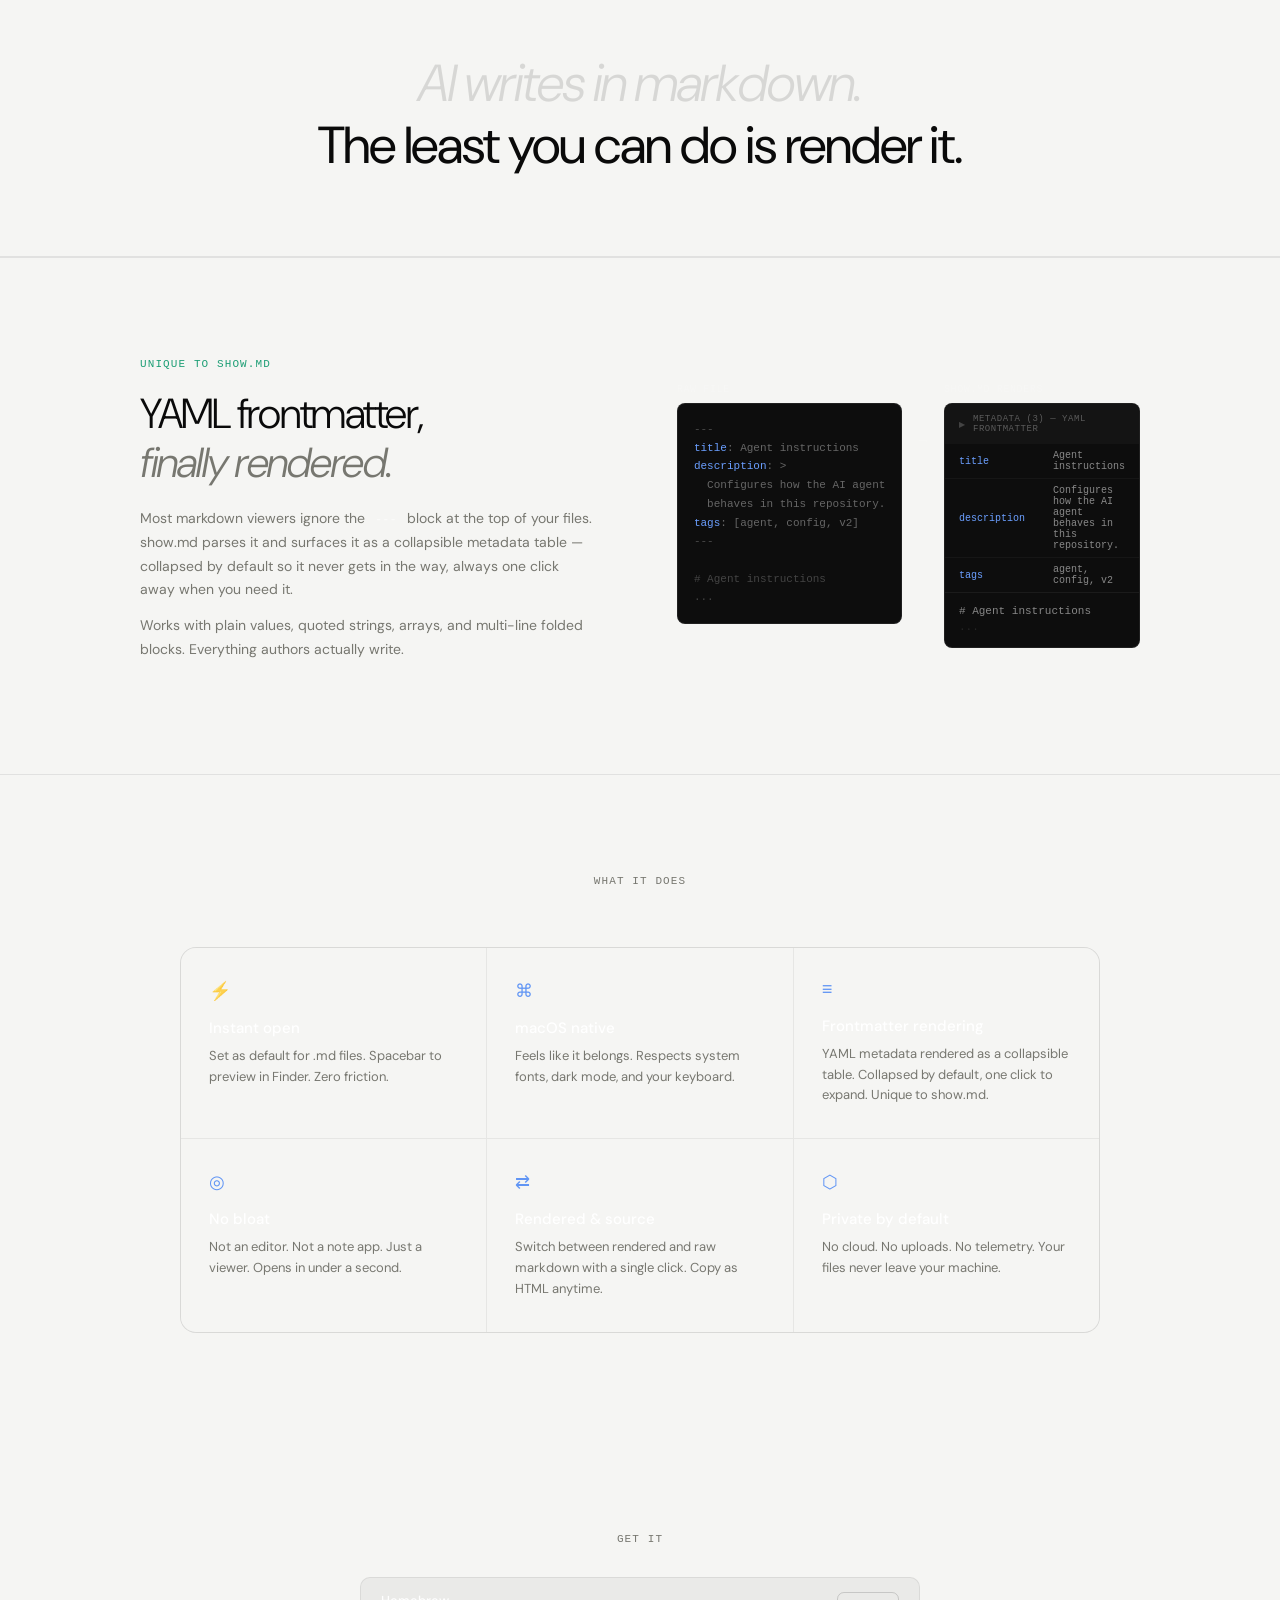
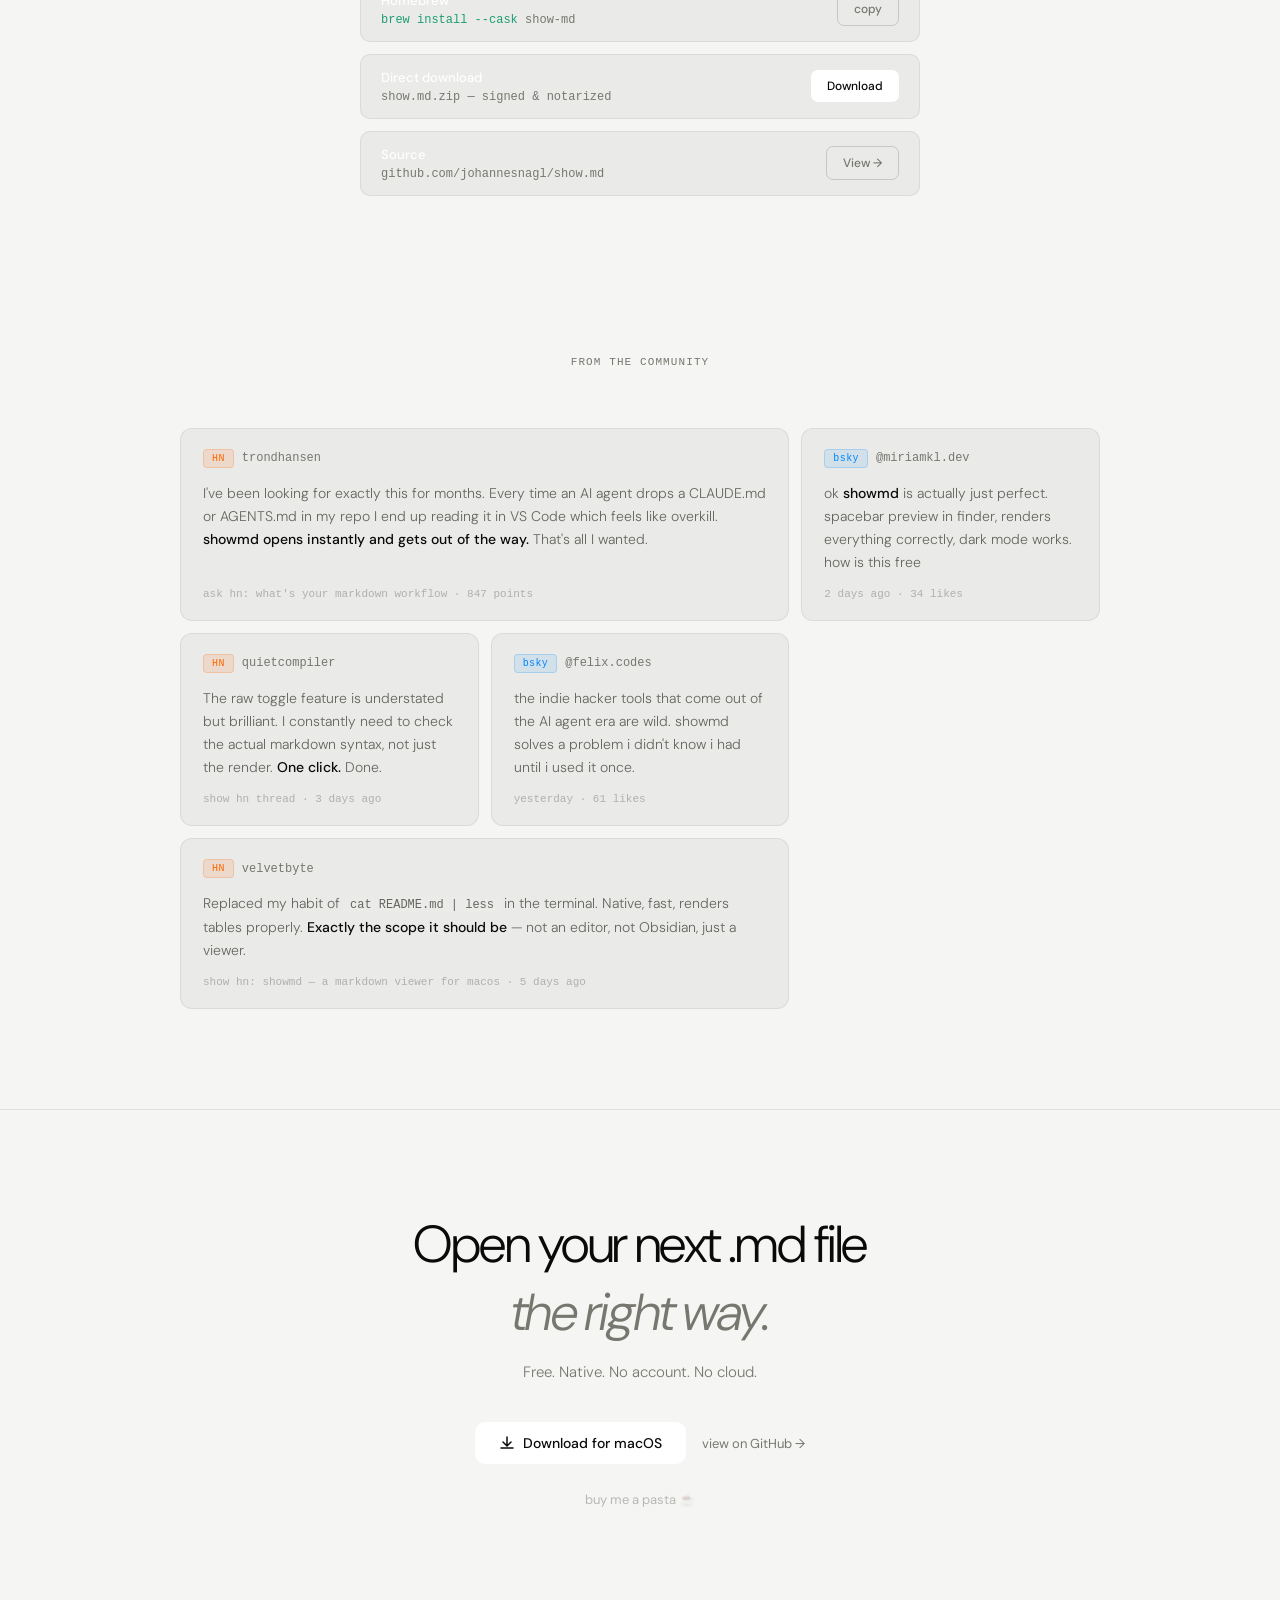
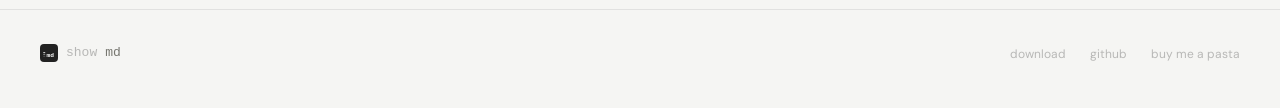
==== commit 4c20a6e2: "website: add light/auto mode with theme toggle - Add CSS custom properties for all theme-sensitive c" ====
--- a/website/index.html
+++ b/website/index.html
@@ -21,17 +21,67 @@
     --teal: #1D9E75;
     --border: rgba(255,255,255,0.08);
     --border-light: rgba(0,0,0,0.08);
+    /* theme tokens — dark default */
+    --bg:          #0A0A0A;
+    --fg:          #FFFFFF;
+    --fg-muted:    #888880;
+    --fg-subtle:   rgba(255,255,255,0.2);
+    --card-bg:     #111111;
+    --card-border: rgba(255,255,255,0.07);
+    --nav-bg:      rgba(10,10,10,0.7);
+    --grid-line:   rgba(255,255,255,0.06);
+    --tagline-dim: rgba(255,255,255,0.15);
+    --badge-bdr:   rgba(255,255,255,0.12);
+    --ghost-bdr:   rgba(255,255,255,0.12);
+    --noise-op:    0.4;
+  }
+
+  html[data-theme="light"] {
+    --bg:          #F5F5F3;
+    --fg:          #0A0A0A;
+    --fg-muted:    #666660;
+    --fg-subtle:   rgba(0,0,0,0.25);
+    --card-bg:     #EAEAE8;
+    --card-border: rgba(0,0,0,0.07);
+    --nav-bg:      rgba(245,245,243,0.85);
+    --grid-line:   rgba(0,0,0,0.06);
+    --tagline-dim: rgba(0,0,0,0.12);
+    --badge-bdr:   rgba(0,0,0,0.12);
+    --ghost-bdr:   rgba(0,0,0,0.15);
+    --muted:       #777770;
+    --border:      rgba(0,0,0,0.08);
+    --noise-op:    0.15;
+  }
+
+  @media (prefers-color-scheme: light) {
+    html:not([data-theme="dark"]) {
+      --bg:          #F5F5F3;
+      --fg:          #0A0A0A;
+      --fg-muted:    #666660;
+      --fg-subtle:   rgba(0,0,0,0.25);
+      --card-bg:     #EAEAE8;
+      --card-border: rgba(0,0,0,0.07);
+      --nav-bg:      rgba(245,245,243,0.85);
+      --grid-line:   rgba(0,0,0,0.06);
+      --tagline-dim: rgba(0,0,0,0.12);
+      --badge-bdr:   rgba(0,0,0,0.12);
+      --ghost-bdr:   rgba(0,0,0,0.15);
+      --muted:       #777770;
+      --border:      rgba(0,0,0,0.08);
+      --noise-op:    0.15;
+    }
   }
 
   html { scroll-behavior: smooth; }
 
   body {
     font-family: 'DM Sans', sans-serif;
-    background: var(--ink);
-    color: var(--white);
+    background: var(--bg);
+    color: var(--fg);
     min-height: 100vh;
     overflow-x: hidden;
     -webkit-font-smoothing: antialiased;
+    transition: background 0.25s, color 0.25s;
   }
 
   body::before {
@@ -41,7 +91,8 @@
     background-image: url("data:image/svg+xml,%3Csvg viewBox='0 0 256 256' xmlns='http://www.w3.org/2000/svg'%3E%3Cfilter id='noise'%3E%3CfeTurbulence type='fractalNoise' baseFrequency='0.9' numOctaves='4' stitchTiles='stitch'/%3E%3C/filter%3E%3Crect width='100%25' height='100%25' filter='url(%23noise)' opacity='0.04'/%3E%3C/svg%3E");
     pointer-events: none;
     z-index: 0;
-    opacity: 0.4;
+    opacity: var(--noise-op);
+    transition: opacity 0.25s;
   }
 
   /* NAV */
@@ -55,7 +106,8 @@
     justify-content: space-between;
     border-bottom: 0.5px solid var(--border);
     backdrop-filter: blur(12px);
-    background: rgba(10,10,10,0.7);
+    background: var(--nav-bg);
+    transition: background 0.25s;
   }
 
   .nav-logo {
@@ -125,7 +177,7 @@
     font-family: 'Berkeley Mono', monospace;
     font-size: 11px;
     color: var(--muted);
-    border: 0.5px solid rgba(255,255,255,0.12);
+    border: 0.5px solid var(--badge-bdr);
     padding: 6px 14px;
     border-radius: 100px;
     margin-bottom: 40px;
@@ -204,7 +256,7 @@
     margin-top: 16px;
     font-family: 'Berkeley Mono', monospace;
     font-size: 11px;
-    color: rgba(255,255,255,0.2);
+    color: var(--fg-subtle);
     letter-spacing: 0.04em;
     opacity: 0;
     animation: fadeUp 0.7s 0.65s forwards;
@@ -501,8 +553,8 @@
     display: flex;
     align-items: center;
     justify-content: space-between;
-    background: #111;
-    border: 0.5px solid rgba(255,255,255,0.07);
+    background: var(--card-bg);
+    border: 0.5px solid var(--card-border);
     border-radius: 10px;
     padding: 14px 20px;
     gap: 16px;
@@ -544,10 +596,10 @@
   .install-btn.ghost {
     background: transparent;
     color: var(--muted);
-    border: 0.5px solid rgba(255,255,255,0.12);
-  }
-
-  .install-btn.ghost:hover { color: var(--white); border-color: rgba(255,255,255,0.3); }
+    border: 0.5px solid var(--ghost-bdr);
+  }
+
+  .install-btn.ghost:hover { color: var(--fg); border-color: var(--fg-muted); }
 
   /* TAGLINE SECTION */
   .tagline-section {
@@ -563,7 +615,7 @@
     font-size: clamp(28px, 5vw, 52px);
     font-weight: 300;
     font-style: italic;
-    color: rgba(255,255,255,0.15);
+    color: var(--tagline-dim);
     line-height: 1.2;
     letter-spacing: -0.02em;
   }
@@ -571,7 +623,7 @@
   .tagline-big strong {
     font-weight: 400;
     font-style: normal;
-    color: var(--white);
+    color: var(--fg);
   }
 
   /* FEATURES */
@@ -597,19 +649,19 @@
     display: grid;
     grid-template-columns: repeat(3, 1fr);
     gap: 1px;
-    background: rgba(255,255,255,0.06);
-    border: 0.5px solid rgba(255,255,255,0.06);
+    background: var(--grid-line);
+    border: 0.5px solid var(--grid-line);
     border-radius: 16px;
     overflow: hidden;
   }
 
   .feature {
-    background: var(--ink);
+    background: var(--bg);
     padding: 32px 28px;
     transition: background 0.2s;
   }
 
-  .feature:hover { background: #111; }
+  .feature:hover { background: var(--card-bg); }
 
   .feature-icon {
     font-family: 'Berkeley Mono', monospace;
@@ -648,8 +700,8 @@
   }
 
   .quote-card {
-    background: #111;
-    border: 0.5px solid rgba(255,255,255,0.07);
+    background: var(--card-bg);
+    border: 0.5px solid var(--card-border);
     border-radius: 12px;
     padding: 20px 22px;
     display: flex;
@@ -658,7 +710,7 @@
     transition: border-color 0.2s;
   }
 
-  .quote-card:hover { border-color: rgba(255,255,255,0.15); }
+  .quote-card:hover { border-color: var(--fg-muted); }
   .quote-card.span2 { grid-column: span 2; }
 
   .quote-source {
@@ -686,16 +738,16 @@
 
   .quote-text {
     font-size: 14px;
-    color: rgba(255,255,255,0.75);
+    color: var(--fg-muted);
     line-height: 1.65;
     font-weight: 300;
   }
 
-  .quote-text strong { color: var(--white); font-weight: 500; }
+  .quote-text strong { color: var(--fg); font-weight: 500; }
 
   .quote-meta {
     font-size: 11px;
-    color: rgba(255,255,255,0.18);
+    color: var(--fg-subtle);
     font-family: 'Berkeley Mono', monospace;
     margin-top: auto;
   }
@@ -735,7 +787,7 @@
 
   .cta-pasta {
     font-size: 13px;
-    color: rgba(255,255,255,0.25);
+    color: var(--fg-subtle);
     text-decoration: none;
     transition: color 0.2s;
   }
@@ -763,7 +815,7 @@
     text-decoration: none;
   }
 
-  .footer-logo span { color: rgba(255,255,255,0.3); }
+  .footer-logo span { color: var(--fg-subtle); }
 
   .footer-links {
     display: flex;
@@ -773,7 +825,7 @@
 
   .footer-links a {
     font-size: 12px;
-    color: rgba(255,255,255,0.2);
+    color: var(--fg-subtle);
     text-decoration: none;
     transition: color 0.2s;
   }
@@ -947,6 +999,24 @@
     .fm-inner { grid-template-columns: 1fr; gap: 48px; }
     .fm-section { padding: 60px 20px; }
   }
+
+  /* THEME TOGGLE */
+  .theme-toggle {
+    width: 32px;
+    height: 32px;
+    border-radius: 8px;
+    border: 0.5px solid var(--ghost-bdr);
+    background: transparent;
+    color: var(--fg-muted);
+    cursor: pointer;
+    display: flex;
+    align-items: center;
+    justify-content: center;
+    transition: color 0.2s, border-color 0.2s;
+    flex-shrink: 0;
+  }
+  .theme-toggle:hover { color: var(--fg); border-color: var(--fg-muted); }
+  .theme-toggle svg { display: block; }
 
   .app-inner-bar {
     background: #1A1A1A;
@@ -999,6 +1069,10 @@
     <li><a href="#install">install</a></li>
     <li><a href="https://github.com/johannesnagl/show.md">github</a></li>
   </ul>
+  <button class="theme-toggle" id="theme-toggle" title="Toggle theme" aria-label="Toggle theme">
+    <svg id="icon-moon" width="14" height="14" viewBox="0 0 14 14" fill="none" xmlns="http://www.w3.org/2000/svg"><path d="M12.5 8.5A5.5 5.5 0 0 1 5.5 1.5a5.5 5.5 0 1 0 7 7Z" stroke="currentColor" stroke-width="1.2" stroke-linecap="round" stroke-linejoin="round"/></svg>
+    <svg id="icon-sun" width="14" height="14" viewBox="0 0 14 14" fill="none" xmlns="http://www.w3.org/2000/svg" style="display:none"><circle cx="7" cy="7" r="2.5" stroke="currentColor" stroke-width="1.2"/><path d="M7 1v1.5M7 11.5V13M1 7h1.5M11.5 7H13M2.93 2.93l1.06 1.06M10.01 10.01l1.06 1.06M2.93 11.07l1.06-1.06M10.01 3.99l1.06-1.06" stroke="currentColor" stroke-width="1.2" stroke-linecap="round"/></svg>
+  </button>
   <a href="https://github.com/johannesnagl/show.md/releases/latest" class="nav-cta">Download free</a>
 </nav>
 
@@ -1337,6 +1411,50 @@
 </footer>
 
 <script>
+// Theme toggle
+(function() {
+  var html = document.documentElement;
+  var btn = document.getElementById('theme-toggle');
+  var iconMoon = document.getElementById('icon-moon');
+  var iconSun = document.getElementById('icon-sun');
+
+  function systemIsDark() {
+    return window.matchMedia('(prefers-color-scheme: dark)').matches;
+  }
+
+  function effectiveTheme() {
+    var stored = localStorage.getItem('theme');
+    if (stored) return stored;
+    return systemIsDark() ? 'dark' : 'light';
+  }
+
+  function applyTheme(theme) {
+    if (theme === 'light') {
+      html.setAttribute('data-theme', 'light');
+      iconMoon.style.display = 'block';
+      iconSun.style.display = 'none';
+    } else {
+      html.setAttribute('data-theme', 'dark');
+      iconMoon.style.display = 'none';
+      iconSun.style.display = 'block';
+    }
+  }
+
+  applyTheme(effectiveTheme());
+
+  btn.addEventListener('click', function() {
+    var next = effectiveTheme() === 'dark' ? 'light' : 'dark';
+    localStorage.setItem('theme', next);
+    applyTheme(next);
+  });
+
+  window.matchMedia('(prefers-color-scheme: dark)').addEventListener('change', function() {
+    if (!localStorage.getItem('theme')) applyTheme(systemIsDark() ? 'dark' : 'light');
+  });
+})();
+</script>
+
+<script>
 (function() {
   const stateIds = ['state-showmd', 'state-other', 'state-macos'];
   const btns = document.querySelectorAll('.preview-btn');
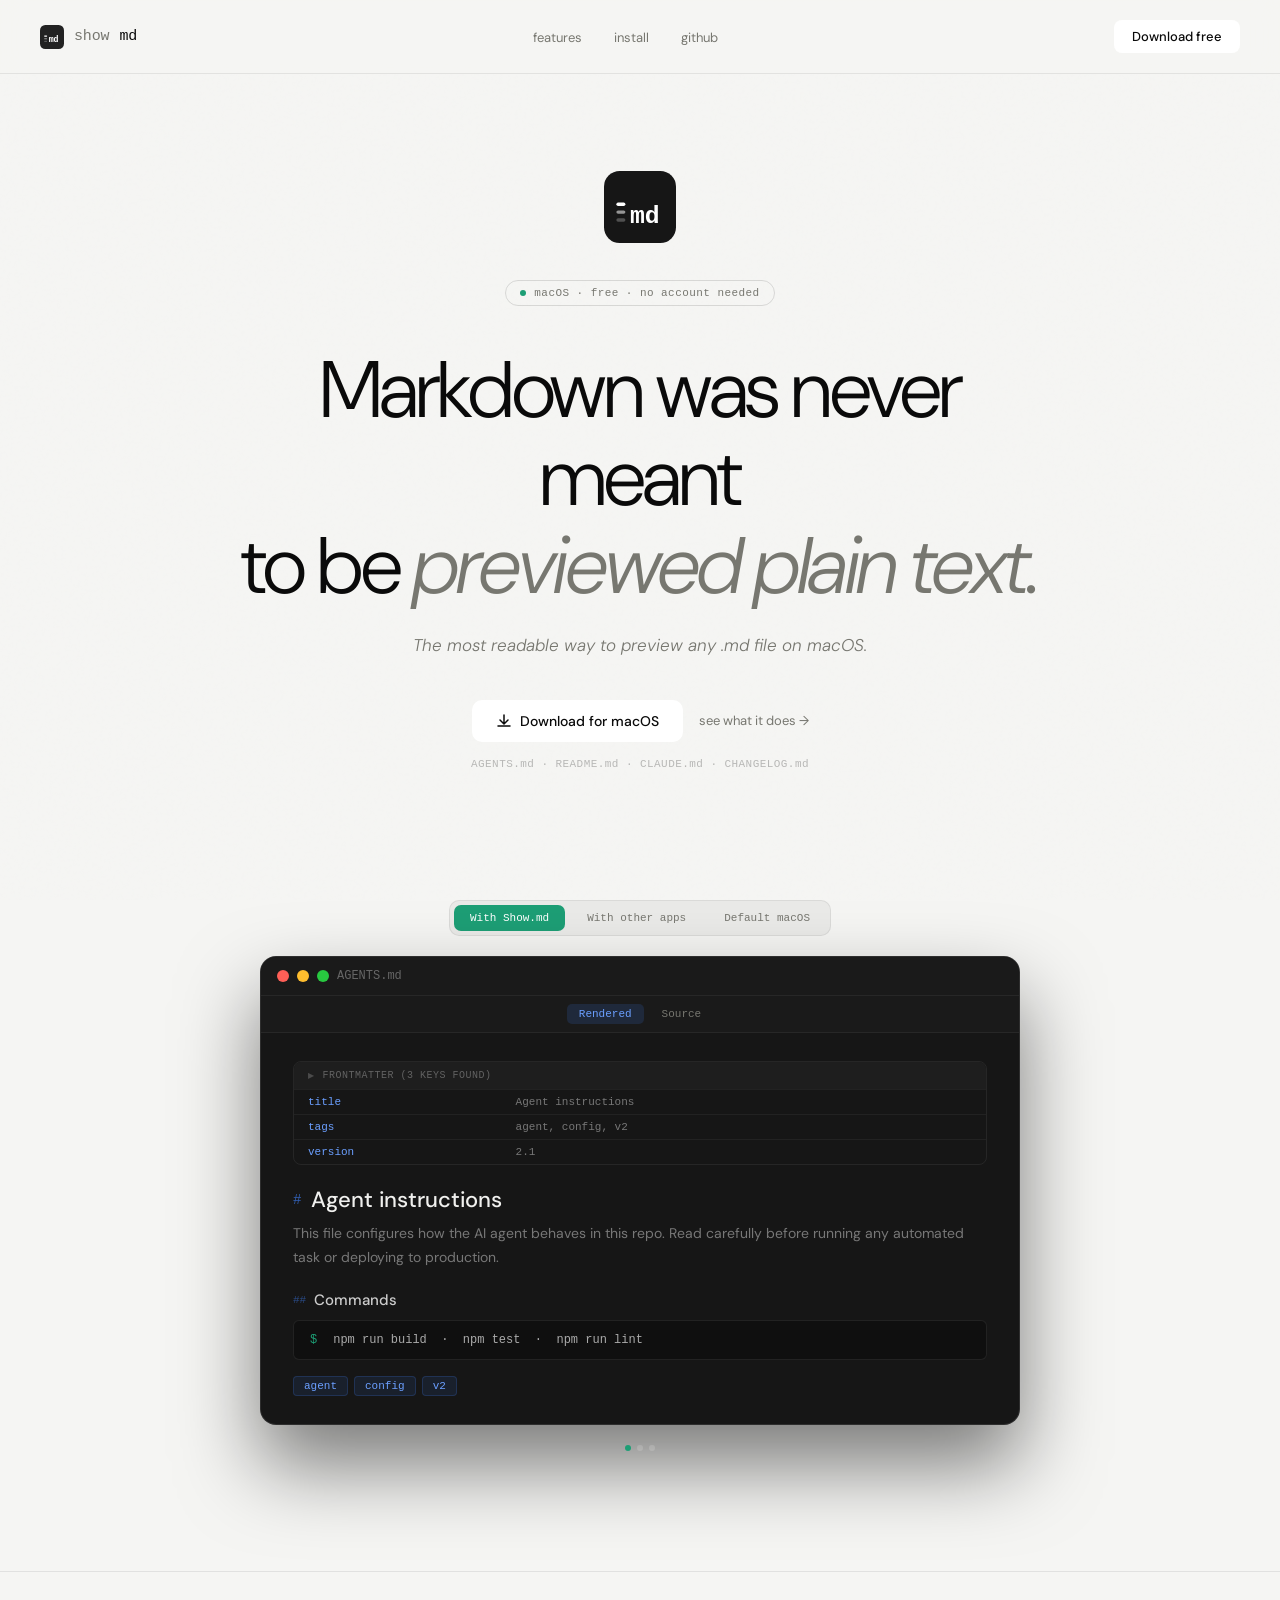
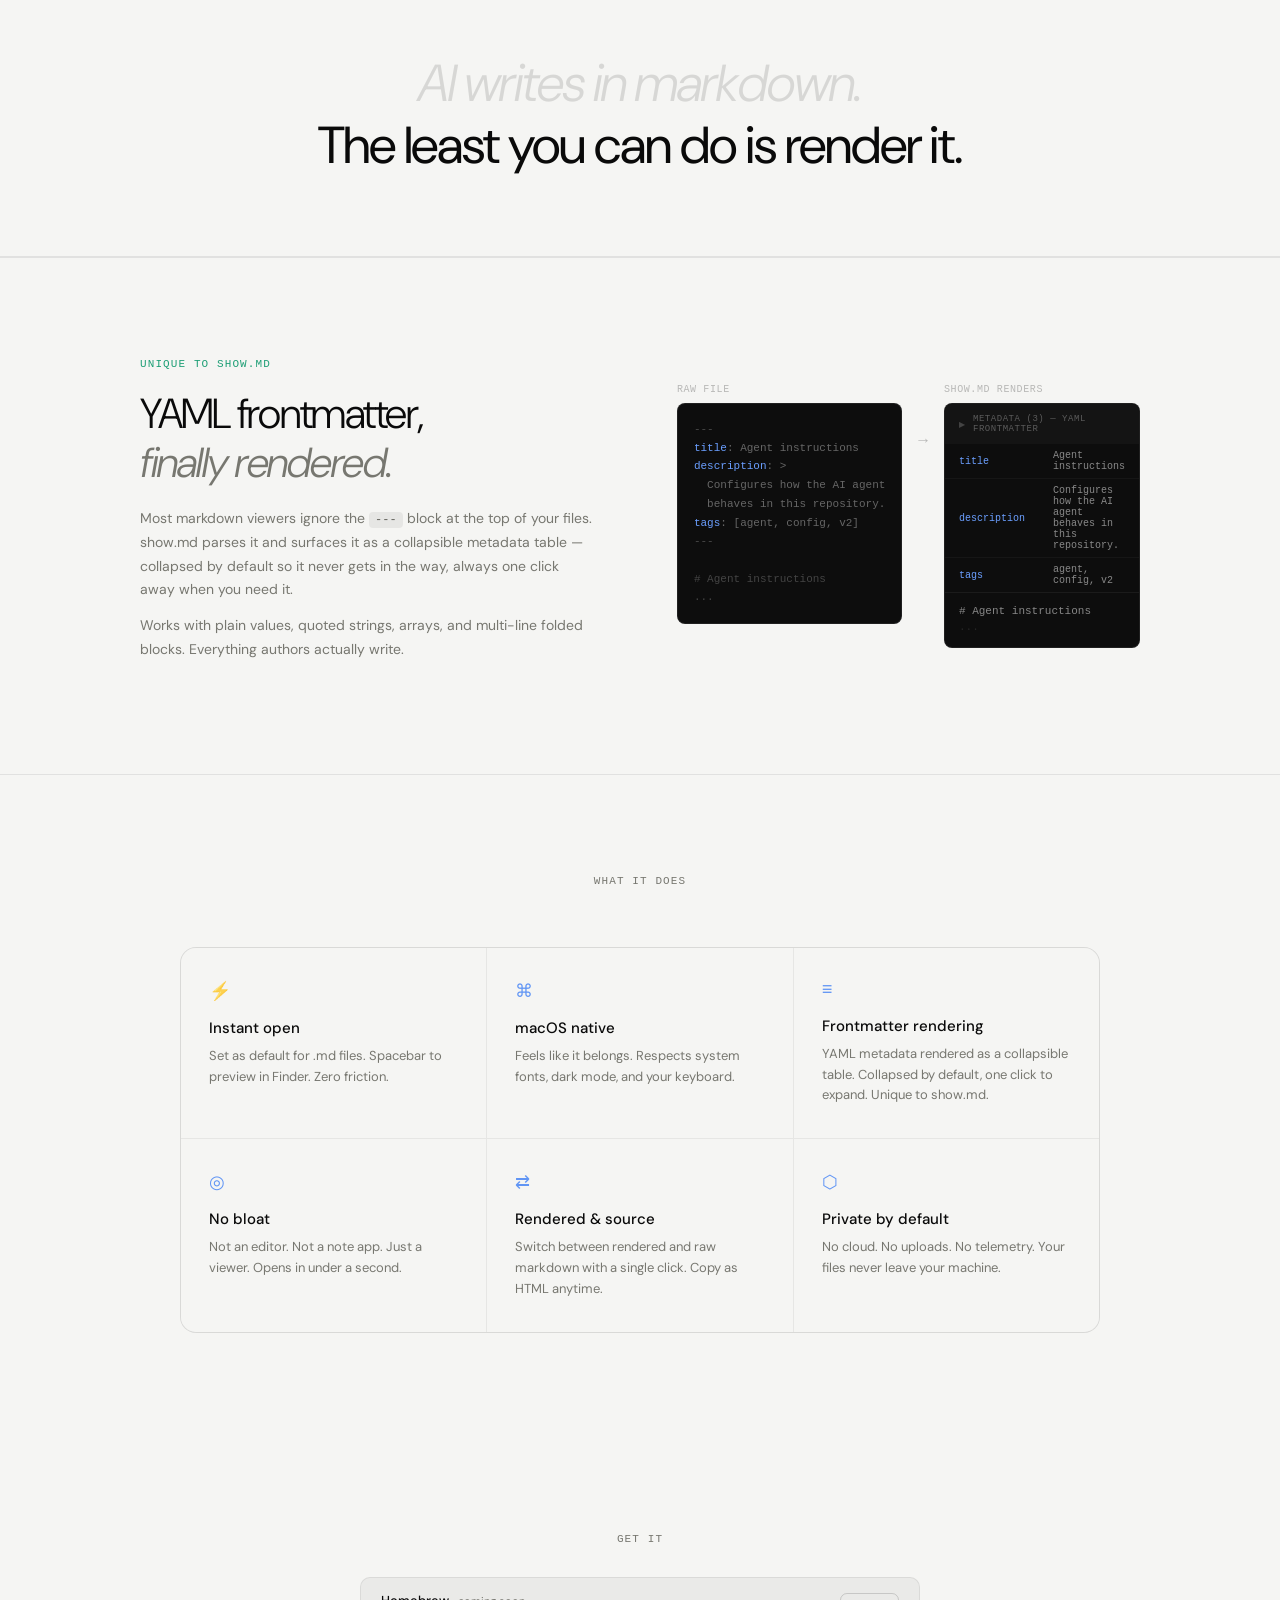
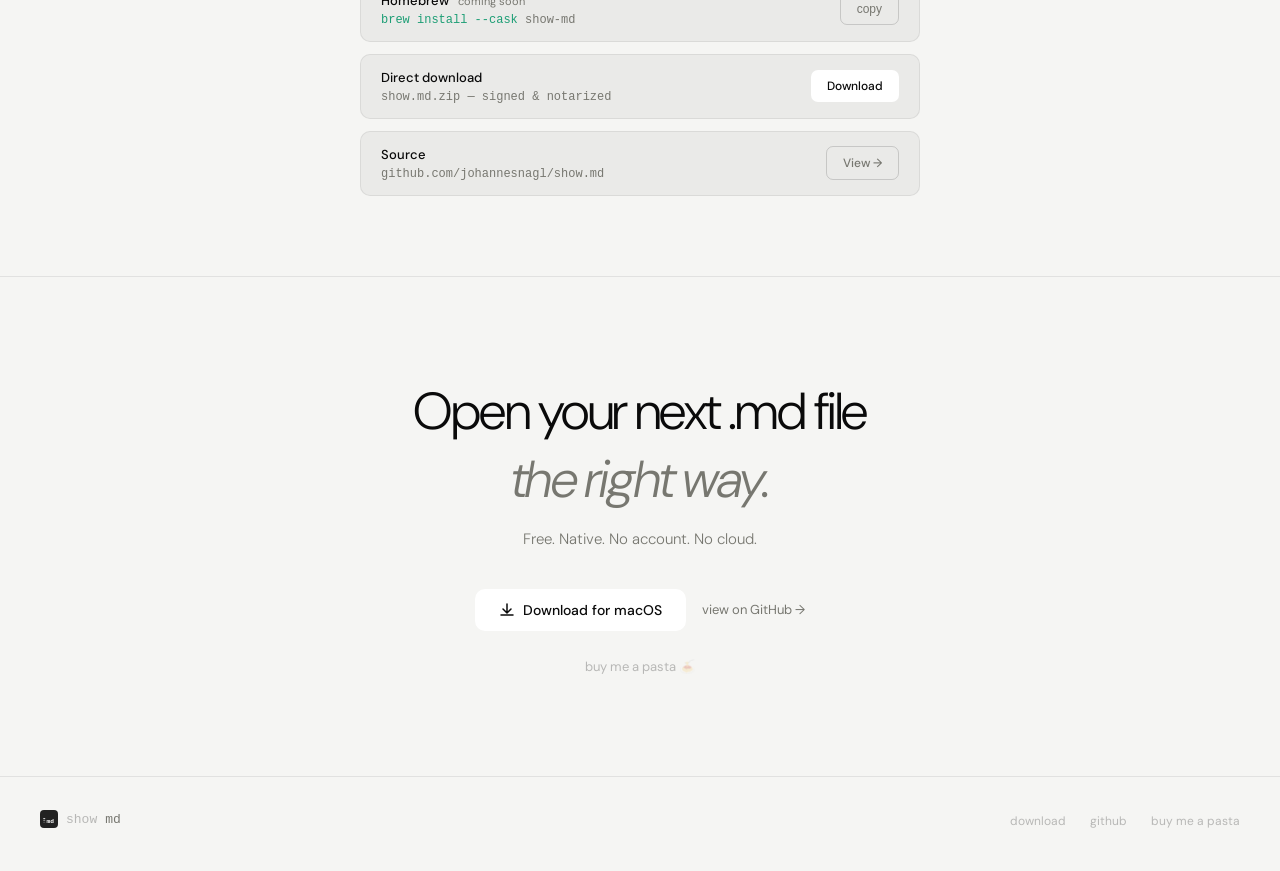
==== commit e4fd196d: "website: fix all staff engineer review issues - Remove Berkeley Mono (not on Google Fonts), replace " ====
--- a/website/index.html
+++ b/website/index.html
@@ -6,7 +6,8 @@
 <title>show.md — markdown was never meant to be previewed plain text</title>
 <meta name="description" content="A native macOS Quick Look extension that renders Markdown beautifully. Free, private, no account needed.">
 <link rel="preconnect" href="https://fonts.googleapis.com">
-<link href="https://fonts.googleapis.com/css2?family=Berkeley+Mono&family=DM+Sans:ital,wght@0,300;0,400;0,500;1,300;1,400&display=swap" rel="stylesheet">
+<link rel="preconnect" href="https://fonts.gstatic.com" crossorigin>
+<link href="https://fonts.googleapis.com/css2?family=DM+Sans:ital,wght@0,300;0,400;0,500;1,300;1,400&display=swap" rel="stylesheet">
 <style>
   *, *::before, *::after { box-sizing: border-box; margin: 0; padding: 0; }
 
@@ -114,11 +115,12 @@
     display: flex;
     align-items: center;
     gap: 10px;
-    font-family: 'Berkeley Mono', monospace;
+    font-family: ui-monospace, SFMono-Regular, 'SF Mono', Consolas, monospace;
     font-size: 15px;
     color: var(--white);
     letter-spacing: -0.01em;
     text-decoration: none;
+    color: var(--fg);
   }
 
   .nav-logo span { color: var(--muted); }
@@ -136,7 +138,7 @@
     transition: color 0.2s;
   }
 
-  .nav-links a:hover { color: var(--white); }
+  .nav-links a:hover { color: var(--fg); }
 
   .nav-cta {
     font-size: 13px;
@@ -174,7 +176,7 @@
     display: inline-flex;
     align-items: center;
     gap: 8px;
-    font-family: 'Berkeley Mono', monospace;
+    font-family: ui-monospace, SFMono-Regular, 'SF Mono', Consolas, monospace;
     font-size: 11px;
     color: var(--muted);
     border: 0.5px solid var(--badge-bdr);
@@ -250,11 +252,11 @@
     transition: color 0.2s;
   }
 
-  .btn-secondary:hover { color: var(--white); }
+  .btn-secondary:hover { color: var(--fg); }
 
   .hero-meta {
     margin-top: 16px;
-    font-family: 'Berkeley Mono', monospace;
+    font-family: ui-monospace, SFMono-Regular, 'SF Mono', Consolas, monospace;
     font-size: 11px;
     color: var(--fg-subtle);
     letter-spacing: 0.04em;
@@ -278,14 +280,14 @@
   .preview-switcher {
     display: flex;
     gap: 6px;
-    background: rgba(255,255,255,0.04);
-    border: 0.5px solid rgba(255,255,255,0.08);
+    background: var(--card-bg);
+    border: 0.5px solid var(--card-border);
     border-radius: 10px;
     padding: 4px;
   }
 
   .preview-btn {
-    font-family: 'Berkeley Mono', monospace;
+    font-family: ui-monospace, SFMono-Regular, 'SF Mono', Consolas, monospace;
     font-size: 11px;
     padding: 7px 16px;
     border-radius: 7px;
@@ -297,7 +299,7 @@
     white-space: nowrap;
   }
 
-  .preview-btn:hover { color: var(--white); }
+  .preview-btn:hover { color: var(--fg); }
 
   .preview-btn.active {
     background: var(--white);
@@ -339,7 +341,7 @@
   }
 
   .app-tab {
-    font-family: 'Berkeley Mono', monospace;
+    font-family: ui-monospace, SFMono-Regular, 'SF Mono', Consolas, monospace;
     font-size: 11px;
     padding: 4px 12px;
     border-radius: 5px;
@@ -352,7 +354,7 @@
   }
 
   .app-filename {
-    font-family: 'Berkeley Mono', monospace;
+    font-family: ui-monospace, SFMono-Regular, 'SF Mono', Consolas, monospace;
     font-size: 12px;
     color: #666;
     margin-right: auto;
@@ -377,7 +379,7 @@
   .md-meta-summary {
     background: #1E1E1E;
     padding: 8px 14px;
-    font-family: 'Berkeley Mono', monospace;
+    font-family: ui-monospace, SFMono-Regular, 'SF Mono', Consolas, monospace;
     font-size: 10px;
     color: rgba(255,255,255,0.3);
     letter-spacing: 0.05em;
@@ -392,7 +394,7 @@
   .md-meta-table {
     width: 100%;
     border-collapse: collapse;
-    font-family: 'Berkeley Mono', monospace;
+    font-family: ui-monospace, SFMono-Regular, 'SF Mono', Consolas, monospace;
     font-size: 11px;
   }
 
@@ -417,7 +419,7 @@
 
   .md-h1::before {
     content: '#';
-    font-family: 'Berkeley Mono', monospace;
+    font-family: ui-monospace, SFMono-Regular, 'SF Mono', Consolas, monospace;
     font-size: 14px;
     color: var(--accent);
     opacity: 0.7;
@@ -442,7 +444,7 @@
 
   .md-h2::before {
     content: '##';
-    font-family: 'Berkeley Mono', monospace;
+    font-family: ui-monospace, SFMono-Regular, 'SF Mono', Consolas, monospace;
     font-size: 11px;
     color: var(--accent);
     opacity: 0.5;
@@ -453,7 +455,7 @@
     border: 0.5px solid rgba(255,255,255,0.08);
     border-radius: 6px;
     padding: 12px 16px;
-    font-family: 'Berkeley Mono', monospace;
+    font-family: ui-monospace, SFMono-Regular, 'SF Mono', Consolas, monospace;
     font-size: 12px;
     color: #AAA;
     margin: 10px 0 16px;
@@ -471,7 +473,7 @@
   }
 
   .md-tag {
-    font-family: 'Berkeley Mono', monospace;
+    font-family: ui-monospace, SFMono-Regular, 'SF Mono', Consolas, monospace;
     font-size: 11px;
     background: rgba(61,126,245,0.1);
     color: #6B9FFF;
@@ -490,7 +492,7 @@
     border: 0.5px solid rgba(255,255,255,0.07);
     border-radius: 6px;
     padding: 14px 16px;
-    font-family: 'Berkeley Mono', monospace;
+    font-family: ui-monospace, SFMono-Regular, 'SF Mono', Consolas, monospace;
     font-size: 11px;
     color: #555;
     line-height: 1.7;
@@ -501,7 +503,7 @@
   /* state 3: macOS default */
   .app-body-plain {
     padding: 28px 32px;
-    font-family: 'Berkeley Mono', monospace;
+    font-family: ui-monospace, SFMono-Regular, 'SF Mono', Consolas, monospace;
     font-size: 12px;
     color: #888;
     line-height: 1.8;
@@ -535,7 +537,7 @@
   }
 
   .install-label {
-    font-family: 'Berkeley Mono', monospace;
+    font-family: ui-monospace, SFMono-Regular, 'SF Mono', Consolas, monospace;
     font-size: 11px;
     color: var(--muted);
     letter-spacing: 0.1em;
@@ -566,12 +568,12 @@
   .install-method {
     font-size: 13px;
     font-weight: 500;
-    color: var(--white);
+    color: var(--fg);
     margin-bottom: 4px;
   }
 
   .install-cmd {
-    font-family: 'Berkeley Mono', monospace;
+    font-family: ui-monospace, SFMono-Regular, 'SF Mono', Consolas, monospace;
     font-size: 12px;
     color: var(--muted);
   }
@@ -636,7 +638,7 @@
   }
 
   .section-label {
-    font-family: 'Berkeley Mono', monospace;
+    font-family: ui-monospace, SFMono-Regular, 'SF Mono', Consolas, monospace;
     font-size: 11px;
     color: var(--muted);
     letter-spacing: 0.1em;
@@ -664,7 +666,7 @@
   .feature:hover { background: var(--card-bg); }
 
   .feature-icon {
-    font-family: 'Berkeley Mono', monospace;
+    font-family: ui-monospace, SFMono-Regular, 'SF Mono', Consolas, monospace;
     font-size: 18px;
     color: var(--accent);
     margin-bottom: 16px;
@@ -674,7 +676,7 @@
   .feature-title {
     font-size: 15px;
     font-weight: 500;
-    color: var(--white);
+    color: var(--fg);
     margin-bottom: 8px;
   }
 
@@ -682,74 +684,6 @@
     font-size: 13px;
     color: var(--muted);
     line-height: 1.6;
-  }
-
-  /* SOCIAL PROOF */
-  .social {
-    position: relative;
-    z-index: 1;
-    padding: 80px 40px 100px;
-    max-width: 1000px;
-    margin: 0 auto;
-  }
-
-  .social-grid {
-    display: grid;
-    grid-template-columns: repeat(3, 1fr);
-    gap: 12px;
-  }
-
-  .quote-card {
-    background: var(--card-bg);
-    border: 0.5px solid var(--card-border);
-    border-radius: 12px;
-    padding: 20px 22px;
-    display: flex;
-    flex-direction: column;
-    gap: 14px;
-    transition: border-color 0.2s;
-  }
-
-  .quote-card:hover { border-color: var(--fg-muted); }
-  .quote-card.span2 { grid-column: span 2; }
-
-  .quote-source {
-    display: flex;
-    align-items: center;
-    gap: 8px;
-  }
-
-  .source-badge {
-    font-family: 'Berkeley Mono', monospace;
-    font-size: 10px;
-    padding: 3px 8px;
-    border-radius: 4px;
-    letter-spacing: 0.04em;
-  }
-
-  .badge-hn  { background: rgba(255,102,0,0.12); color: #FF6600; border: 0.5px solid rgba(255,102,0,0.2); }
-  .badge-bsky { background: rgba(0,133,255,0.1); color: #0085FF; border: 0.5px solid rgba(0,133,255,0.2); }
-
-  .source-user {
-    font-size: 12px;
-    color: var(--muted);
-    font-family: 'Berkeley Mono', monospace;
-  }
-
-  .quote-text {
-    font-size: 14px;
-    color: var(--fg-muted);
-    line-height: 1.65;
-    font-weight: 300;
-  }
-
-  .quote-text strong { color: var(--fg); font-weight: 500; }
-
-  .quote-meta {
-    font-size: 11px;
-    color: var(--fg-subtle);
-    font-family: 'Berkeley Mono', monospace;
-    margin-top: auto;
   }
 
   /* CTA */
@@ -809,7 +743,7 @@
     display: flex;
     align-items: center;
     gap: 8px;
-    font-family: 'Berkeley Mono', monospace;
+    font-family: ui-monospace, SFMono-Regular, 'SF Mono', Consolas, monospace;
     font-size: 13px;
     color: var(--muted);
     text-decoration: none;
@@ -851,7 +785,7 @@
   }
 
   .fm-eyebrow {
-    font-family: 'Berkeley Mono', monospace;
+    font-family: ui-monospace, SFMono-Regular, 'SF Mono', Consolas, monospace;
     font-size: 11px;
     color: var(--teal);
     letter-spacing: 0.1em;
@@ -877,12 +811,12 @@
   }
 
   .fm-desc code {
-    font-family: 'Berkeley Mono', monospace;
+    font-family: ui-monospace, SFMono-Regular, 'SF Mono', Consolas, monospace;
     font-size: 12px;
-    background: rgba(255,255,255,0.06);
+    background: var(--grid-line);
     padding: 1px 6px;
     border-radius: 4px;
-    color: rgba(255,255,255,0.5);
+    color: var(--fg-muted);
   }
 
   .fm-visual {
@@ -894,9 +828,9 @@
   .fm-before, .fm-after { flex: 1; }
 
   .fm-visual-label {
-    font-family: 'Berkeley Mono', monospace;
+    font-family: ui-monospace, SFMono-Regular, 'SF Mono', Consolas, monospace;
     font-size: 10px;
-    color: rgba(255,255,255,0.2);
+    color: var(--fg-subtle);
     letter-spacing: 0.06em;
     text-transform: uppercase;
     margin-bottom: 8px;
@@ -907,7 +841,7 @@
     border: 0.5px solid rgba(255,255,255,0.08);
     border-radius: 8px;
     padding: 16px;
-    font-family: 'Berkeley Mono', monospace;
+    font-family: ui-monospace, SFMono-Regular, 'SF Mono', Consolas, monospace;
     font-size: 11px;
     line-height: 1.7;
     white-space: pre;
@@ -919,9 +853,9 @@
   .fm-body  { color: #444; }
 
   .fm-arrow {
-    font-family: 'Berkeley Mono', monospace;
+    font-family: ui-monospace, SFMono-Regular, 'SF Mono', Consolas, monospace;
     font-size: 16px;
-    color: rgba(255,255,255,0.15);
+    color: var(--fg-subtle);
     padding-top: 48px;
     flex-shrink: 0;
   }
@@ -953,7 +887,7 @@
   }
 
   .fm-summary-text {
-    font-family: 'Berkeley Mono', monospace;
+    font-family: ui-monospace, SFMono-Regular, 'SF Mono', Consolas, monospace;
     font-size: 9px;
     color: rgba(255,255,255,0.3);
     letter-spacing: 0.06em;
@@ -963,7 +897,7 @@
   .fm-table {
     width: 100%;
     border-collapse: collapse;
-    font-family: 'Berkeley Mono', monospace;
+    font-family: ui-monospace, SFMono-Regular, 'SF Mono', Consolas, monospace;
     font-size: 10px;
   }
 
@@ -983,14 +917,14 @@
   }
 
   .fm-rendered-h1 {
-    font-family: 'Berkeley Mono', monospace;
+    font-family: ui-monospace, SFMono-Regular, 'SF Mono', Consolas, monospace;
     font-size: 11px;
     color: rgba(255,255,255,0.5);
     margin-bottom: 6px;
   }
 
   .fm-rendered-dots {
-    font-family: 'Berkeley Mono', monospace;
+    font-family: ui-monospace, SFMono-Regular, 'SF Mono', Consolas, monospace;
     font-size: 11px;
     color: rgba(255,255,255,0.1);
   }
@@ -1000,23 +934,12 @@
     .fm-section { padding: 60px 20px; }
   }
 
-  /* THEME TOGGLE */
-  .theme-toggle {
-    width: 32px;
-    height: 32px;
-    border-radius: 8px;
-    border: 0.5px solid var(--ghost-bdr);
-    background: transparent;
-    color: var(--fg-muted);
-    cursor: pointer;
-    display: flex;
-    align-items: center;
-    justify-content: center;
-    transition: color 0.2s, border-color 0.2s;
-    flex-shrink: 0;
-  }
-  .theme-toggle:hover { color: var(--fg); border-color: var(--fg-muted); }
-  .theme-toggle svg { display: block; }
+  /* focus-visible for keyboard nav */
+  :focus-visible {
+    outline: 2px solid var(--accent);
+    outline-offset: 2px;
+    border-radius: 4px;
+  }
 
   .app-inner-bar {
     background: #1A1A1A;
@@ -1043,9 +966,6 @@
     .install-row { flex-direction: column; align-items: flex-start; }
     .features { padding: 60px 20px 80px; }
     .features-grid { grid-template-columns: 1fr; }
-    .social { padding: 60px 20px 80px; }
-    .social-grid { grid-template-columns: 1fr; }
-    .quote-card.span2 { grid-column: span 1; }
     .cta-section { padding: 80px 20px; }
     footer { padding: 24px 20px; flex-direction: column; gap: 16px; text-align: center; }
   }
@@ -1069,10 +989,6 @@
     <li><a href="#install">install</a></li>
     <li><a href="https://github.com/johannesnagl/show.md">github</a></li>
   </ul>
-  <button class="theme-toggle" id="theme-toggle" title="Toggle theme" aria-label="Toggle theme">
-    <svg id="icon-moon" width="14" height="14" viewBox="0 0 14 14" fill="none" xmlns="http://www.w3.org/2000/svg"><path d="M12.5 8.5A5.5 5.5 0 0 1 5.5 1.5a5.5 5.5 0 1 0 7 7Z" stroke="currentColor" stroke-width="1.2" stroke-linecap="round" stroke-linejoin="round"/></svg>
-    <svg id="icon-sun" width="14" height="14" viewBox="0 0 14 14" fill="none" xmlns="http://www.w3.org/2000/svg" style="display:none"><circle cx="7" cy="7" r="2.5" stroke="currentColor" stroke-width="1.2"/><path d="M7 1v1.5M7 11.5V13M1 7h1.5M11.5 7H13M2.93 2.93l1.06 1.06M10.01 10.01l1.06 1.06M2.93 11.07l1.06-1.06M10.01 3.99l1.06-1.06" stroke="currentColor" stroke-width="1.2" stroke-linecap="round"/></svg>
-  </button>
   <a href="https://github.com/johannesnagl/show.md/releases/latest" class="nav-cta">Download free</a>
 </nav>
 
@@ -1117,7 +1033,7 @@
     <div class="preview-switcher">
       <button class="preview-btn active showmd" data-state="0">With Show.md</button>
       <button class="preview-btn other" data-state="1">With other apps</button>
-      <button class="preview-btn macos" data-state="2">Default Mac OS</button>
+      <button class="preview-btn macos" data-state="2">Default macOS</button>
     </div>
 
     <div class="app-frame">
@@ -1163,11 +1079,7 @@
       <!-- State 2: With other apps -->
       <div class="app-state" id="state-other">
         <div class="app-body-other">
-          <pre class="md-raw-frontmatter">---
-title: Agent instructions
-tags: [agent, config, v2]
-version: 2.1
----</pre>
+          <p class="md-p" style="color:#555;">— title: Agent instructions tags: [agent, config, v2] version: 2.1 —</p>
           <div class="md-h1">Agent instructions</div>
           <p class="md-p">This file configures how the AI agent behaves in this repo. Read carefully before running any automated task or deploying to production.</p>
           <div class="md-h2">Commands</div>
@@ -1175,7 +1087,7 @@
         </div>
       </div>
 
-      <!-- State 3: Default Mac OS -->
+      <!-- State 3: Default macOS -->
       <div class="app-state" id="state-macos">
         <div class="app-body-plain">---
 title: Agent instructions
@@ -1264,32 +1176,32 @@
     <div class="features-grid">
       <div class="feature">
         <div class="feature-icon">⚡</div>
-        <div class="feature-title">Instant open</div>
+        <h3 class="feature-title">Instant open</h3>
         <p class="feature-desc">Set as default for .md files. Spacebar to preview in Finder. Zero friction.</p>
       </div>
       <div class="feature">
         <div class="feature-icon">⌘</div>
-        <div class="feature-title">macOS native</div>
+        <h3 class="feature-title">macOS native</h3>
         <p class="feature-desc">Feels like it belongs. Respects system fonts, dark mode, and your keyboard.</p>
       </div>
       <div class="feature">
         <div class="feature-icon">≡</div>
-        <div class="feature-title">Frontmatter rendering</div>
+        <h3 class="feature-title">Frontmatter rendering</h3>
         <p class="feature-desc">YAML metadata rendered as a collapsible table. Collapsed by default, one click to expand. Unique to show.md.</p>
       </div>
       <div class="feature">
         <div class="feature-icon">◎</div>
-        <div class="feature-title">No bloat</div>
+        <h3 class="feature-title">No bloat</h3>
         <p class="feature-desc">Not an editor. Not a note app. Just a viewer. Opens in under a second.</p>
       </div>
       <div class="feature">
         <div class="feature-icon">⇄</div>
-        <div class="feature-title">Rendered &amp; source</div>
+        <h3 class="feature-title">Rendered &amp; source</h3>
         <p class="feature-desc">Switch between rendered and raw markdown with a single click. Copy as HTML anytime.</p>
       </div>
       <div class="feature">
         <div class="feature-icon">⬡</div>
-        <div class="feature-title">Private by default</div>
+        <h3 class="feature-title">Private by default</h3>
         <p class="feature-desc">No cloud. No uploads. No telemetry. Your files never leave your machine.</p>
       </div>
     </div>
@@ -1301,10 +1213,10 @@
     <div class="install-options">
       <div class="install-row">
         <div class="install-row-left">
-          <div class="install-method">Homebrew</div>
+          <div class="install-method">Homebrew <span style="font-size:11px;font-weight:400;color:var(--muted);margin-left:6px;">coming soon</span></div>
           <div class="install-cmd"><em>brew install --cask</em> show-md</div>
         </div>
-        <a href="https://github.com/johannesnagl/show.md" class="install-btn ghost">copy</a>
+        <button class="install-btn ghost" id="copy-brew" onclick="this.textContent='copied!';navigator.clipboard.writeText('brew install --cask show-md');setTimeout(()=>this.textContent='copy',2000)">copy</button>
       </div>
       <div class="install-row">
         <div class="install-row-left">
@@ -1320,59 +1232,6 @@
         </div>
         <a href="https://github.com/johannesnagl/show.md" class="install-btn ghost">View →</a>
       </div>
-    </div>
-  </section>
-
-  <!-- SOCIAL PROOF -->
-  <section class="social">
-    <p class="section-label">from the community</p>
-    <div class="social-grid">
-
-      <div class="quote-card span2">
-        <div class="quote-source">
-          <span class="source-badge badge-hn">HN</span>
-          <span class="source-user">trondhansen</span>
-        </div>
-        <p class="quote-text">I've been looking for exactly this for months. Every time an AI agent drops a CLAUDE.md or AGENTS.md in my repo I end up reading it in VS Code which feels like overkill. <strong>showmd opens instantly and gets out of the way.</strong> That's all I wanted.</p>
-        <span class="quote-meta">ask hn: what's your markdown workflow · 847 points</span>
-      </div>
-
-      <div class="quote-card">
-        <div class="quote-source">
-          <span class="source-badge badge-bsky">bsky</span>
-          <span class="source-user">@miriamkl.dev</span>
-        </div>
-        <p class="quote-text">ok <strong>showmd</strong> is actually just perfect. spacebar preview in finder, renders everything correctly, dark mode works. how is this free</p>
-        <span class="quote-meta">2 days ago · 34 likes</span>
-      </div>
-
-      <div class="quote-card">
-        <div class="quote-source">
-          <span class="source-badge badge-hn">HN</span>
-          <span class="source-user">quietcompiler</span>
-        </div>
-        <p class="quote-text">The raw toggle feature is understated but brilliant. I constantly need to check the actual markdown syntax, not just the render. <strong>One click.</strong> Done.</p>
-        <span class="quote-meta">show hn thread · 3 days ago</span>
-      </div>
-
-      <div class="quote-card">
-        <div class="quote-source">
-          <span class="source-badge badge-bsky">bsky</span>
-          <span class="source-user">@felix.codes</span>
-        </div>
-        <p class="quote-text">the indie hacker tools that come out of the AI agent era are wild. showmd solves a problem i didn't know i had until i used it once.</p>
-        <span class="quote-meta">yesterday · 61 likes</span>
-      </div>
-
-      <div class="quote-card span2">
-        <div class="quote-source">
-          <span class="source-badge badge-hn">HN</span>
-          <span class="source-user">velvetbyte</span>
-        </div>
-        <p class="quote-text">Replaced my habit of <code style="font-family:'Berkeley Mono',monospace;font-size:12px;background:rgba(255,255,255,0.06);padding:1px 6px;border-radius:4px;">cat README.md | less</code> in the terminal. Native, fast, renders tables properly. <strong>Exactly the scope it should be</strong> — not an editor, not Obsidian, just a viewer.</p>
-        <span class="quote-meta">show hn: showmd — a markdown viewer for macos · 5 days ago</span>
-      </div>
-
     </div>
   </section>
 
@@ -1387,7 +1246,7 @@
       </a>
       <a href="https://github.com/johannesnagl/show.md" class="btn-secondary">view on GitHub →</a>
     </div>
-    <a href="https://buymeacoffee.com/johannesnagl" class="cta-pasta">buy me a pasta ☕</a>
+    <a href="https://buymeacoffee.com/johannesnagl" class="cta-pasta">buy me a pasta 🍝</a>
   </section>
 
 </main>
@@ -1411,50 +1270,19 @@
 </footer>
 
 <script>
-// Theme toggle
+// Apply theme from localStorage or system preference before paint
 (function() {
-  var html = document.documentElement;
-  var btn = document.getElementById('theme-toggle');
-  var iconMoon = document.getElementById('icon-moon');
-  var iconSun = document.getElementById('icon-sun');
-
-  function systemIsDark() {
-    return window.matchMedia('(prefers-color-scheme: dark)').matches;
-  }
-
-  function effectiveTheme() {
-    var stored = localStorage.getItem('theme');
-    if (stored) return stored;
-    return systemIsDark() ? 'dark' : 'light';
-  }
-
-  function applyTheme(theme) {
-    if (theme === 'light') {
-      html.setAttribute('data-theme', 'light');
-      iconMoon.style.display = 'block';
-      iconSun.style.display = 'none';
-    } else {
-      html.setAttribute('data-theme', 'dark');
-      iconMoon.style.display = 'none';
-      iconSun.style.display = 'block';
+  var stored = localStorage.getItem('theme');
+  var theme = stored || (window.matchMedia('(prefers-color-scheme: light)').matches ? 'light' : 'dark');
+  document.documentElement.setAttribute('data-theme', theme);
+  window.matchMedia('(prefers-color-scheme: dark)').addEventListener('change', function(e) {
+    if (!localStorage.getItem('theme')) {
+      document.documentElement.setAttribute('data-theme', e.matches ? 'dark' : 'light');
     }
-  }
-
-  applyTheme(effectiveTheme());
-
-  btn.addEventListener('click', function() {
-    var next = effectiveTheme() === 'dark' ? 'light' : 'dark';
-    localStorage.setItem('theme', next);
-    applyTheme(next);
-  });
-
-  window.matchMedia('(prefers-color-scheme: dark)').addEventListener('change', function() {
-    if (!localStorage.getItem('theme')) applyTheme(systemIsDark() ? 'dark' : 'light');
   });
 })();
-</script>
-
-<script>
+
+// Preview state switcher with auto-cycle (pauses on manual interaction)
 (function() {
   const stateIds = ['state-showmd', 'state-other', 'state-macos'];
   const btns = document.querySelectorAll('.preview-btn');
@@ -1474,17 +1302,14 @@
 
   function startCycle() {
     clearInterval(timer);
-    timer = setInterval(function() {
-      showState((current + 1) % 3);
-    }, 3500);
-  }
-
-  // Buttons always carry their color class
+    timer = setInterval(() => showState((current + 1) % 3), 3500);
+  }
+
   btns.forEach(function(btn, i) {
     btn.classList.add(btnClasses[i]);
     btn.addEventListener('click', function() {
+      clearInterval(timer); // pause on manual interaction
       showState(i);
-      startCycle();
     });
   });
 
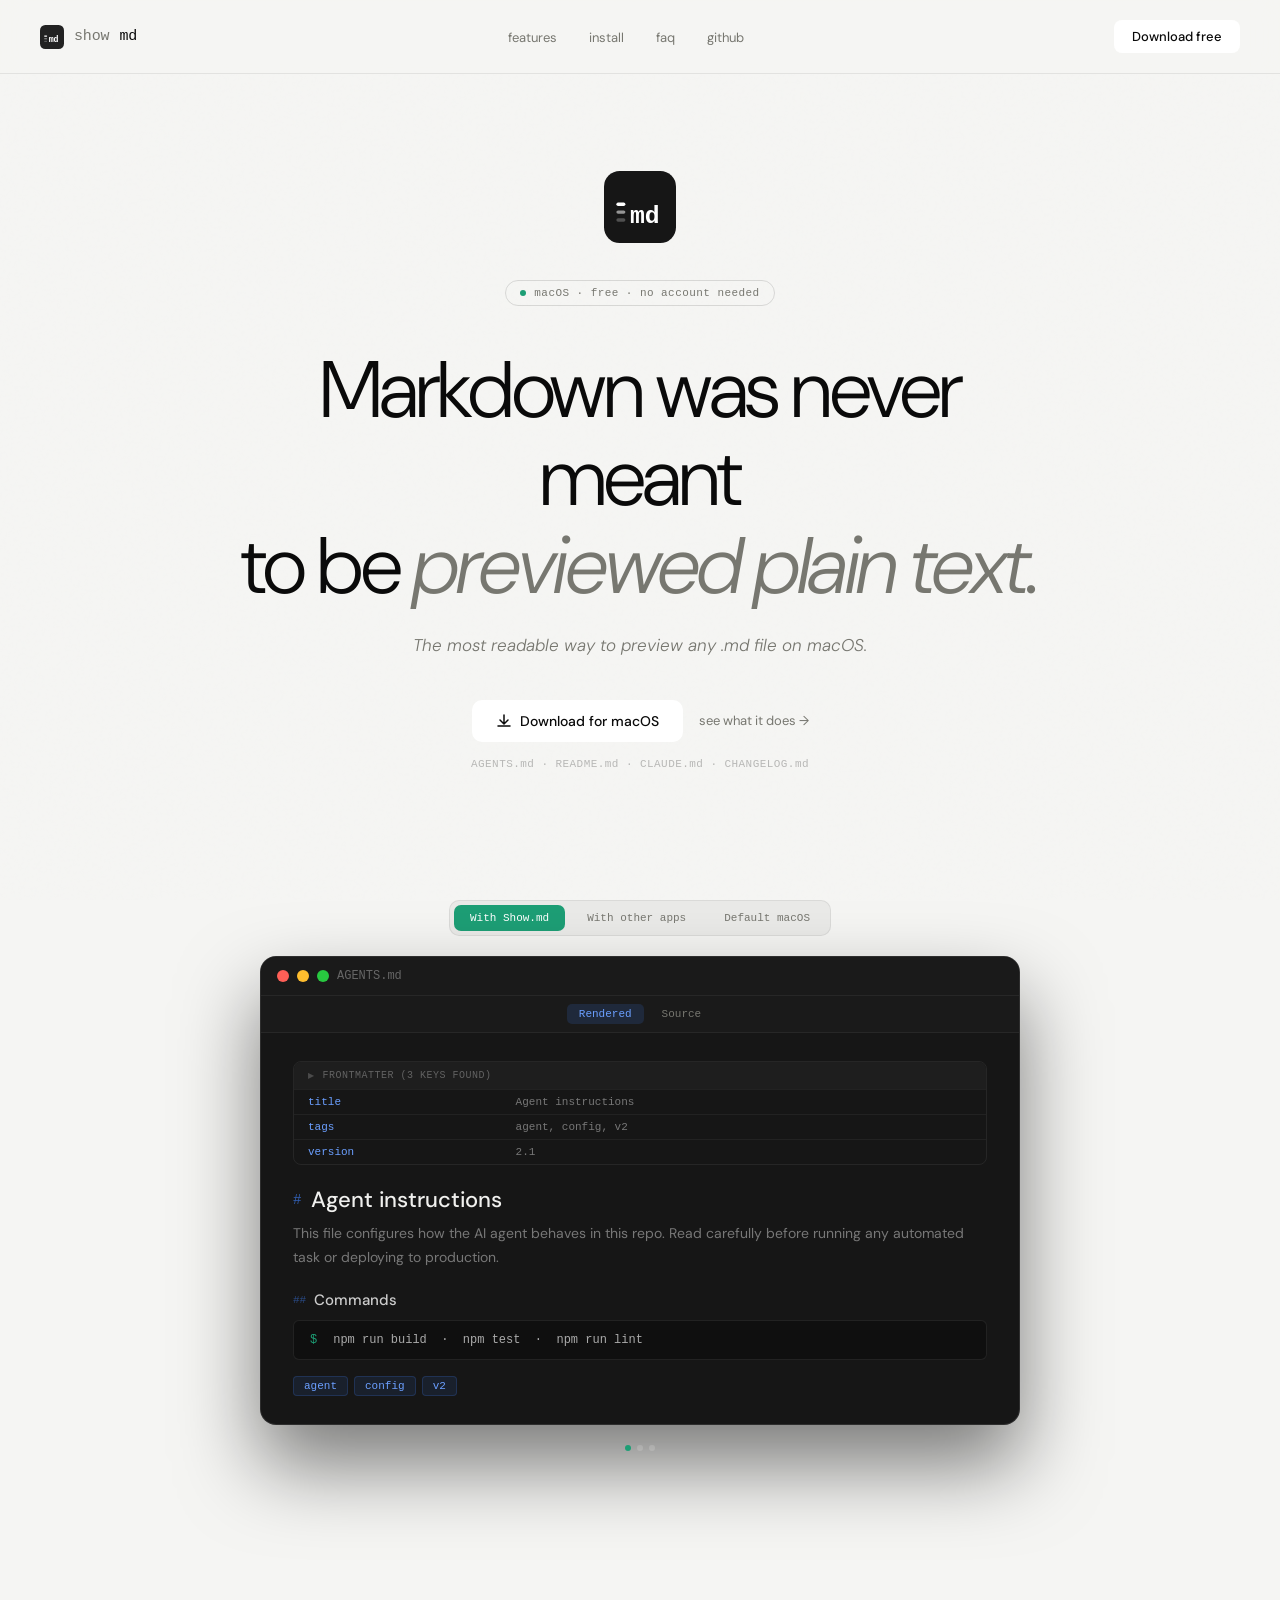
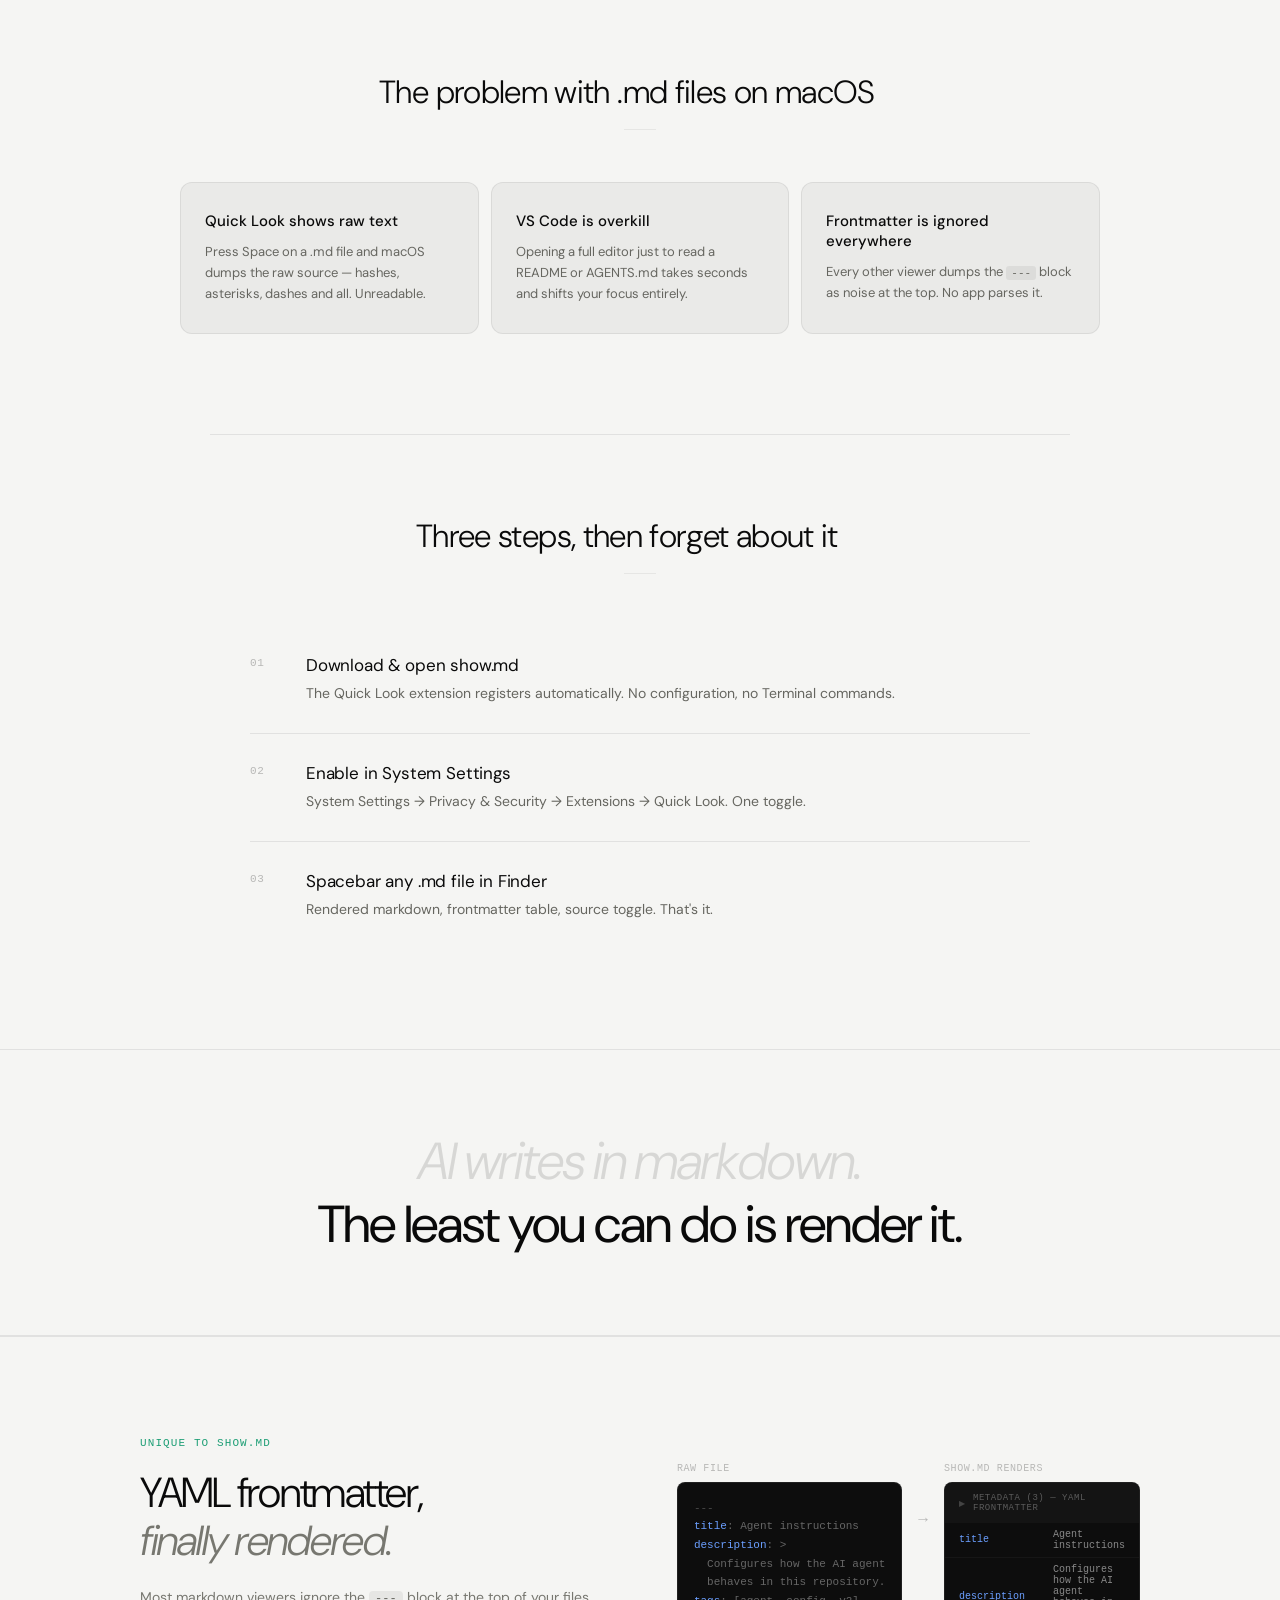
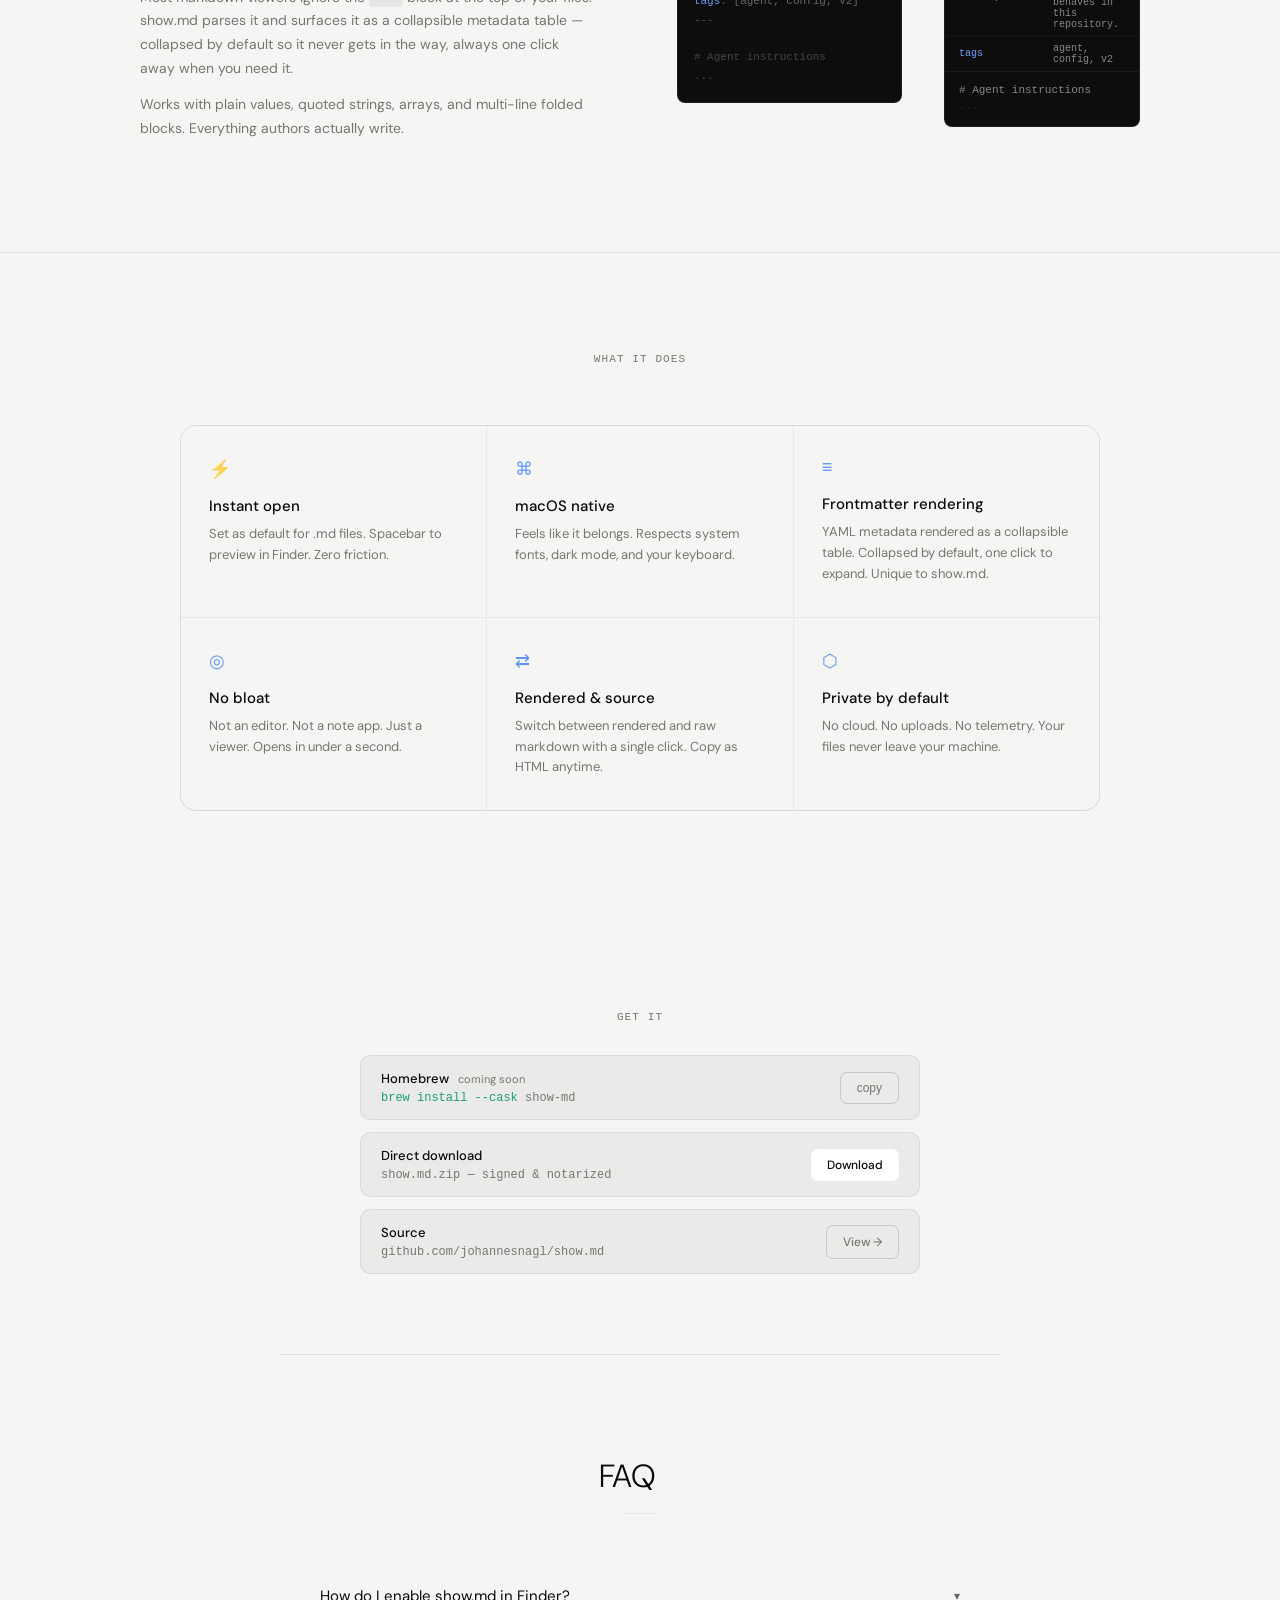
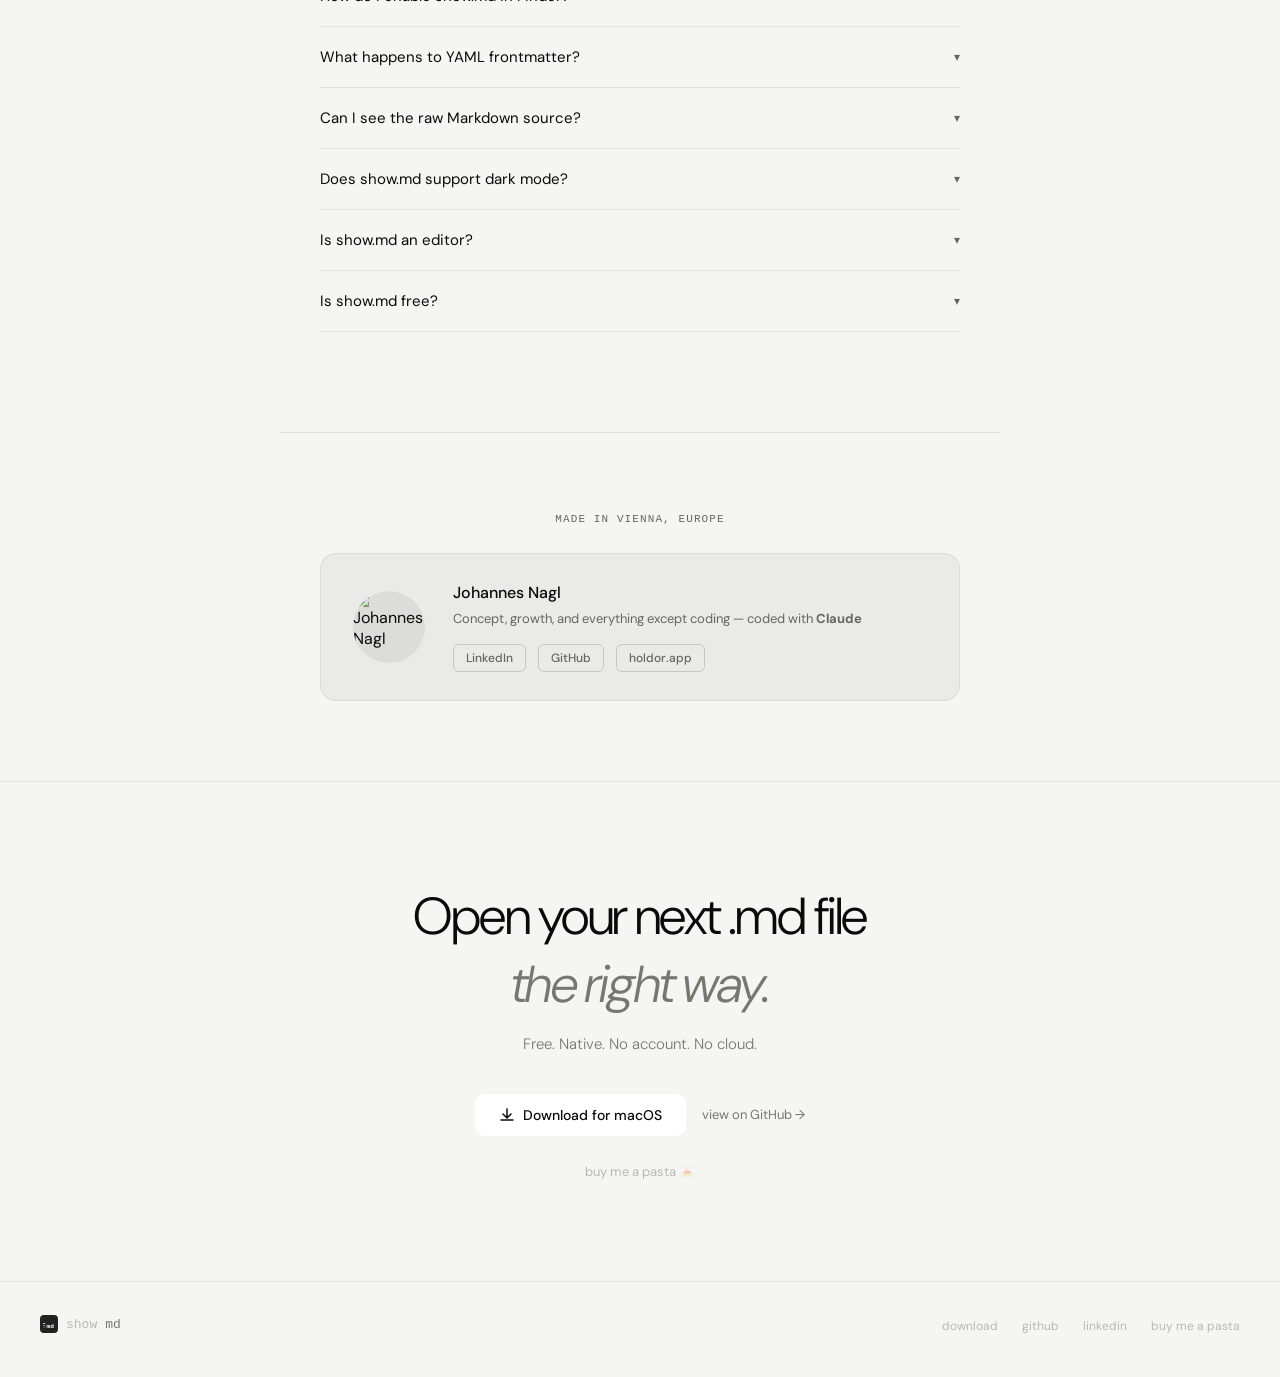
==== commit fb0fa858: "website: apply holdor.app learnings SEO & meta: - Full Open Graph + Twitter Card tags - JSON-LD stru" ====
--- a/website/index.html
+++ b/website/index.html
@@ -3,11 +3,111 @@
 <head>
 <meta charset="UTF-8">
 <meta name="viewport" content="width=device-width, initial-scale=1.0">
-<title>show.md — markdown was never meant to be previewed plain text</title>
-<meta name="description" content="A native macOS Quick Look extension that renders Markdown beautifully. Free, private, no account needed.">
+<title>show.md — The most readable way to preview any .md file on macOS</title>
+<meta name="description" content="show.md is a free, native macOS Quick Look extension that renders Markdown beautifully. YAML frontmatter as a collapsible table, rendered and source toggle, dark mode. No account, no cloud.">
+<meta name="keywords" content="macOS, markdown, quick look, markdown viewer, YAML frontmatter, markdown preview, developer tools, open source">
+<meta name="author" content="Johannes Nagl">
+<link rel="canonical" href="https://show.md/">
+
+<!-- Open Graph -->
+<meta property="og:type" content="website">
+<meta property="og:url" content="https://show.md/">
+<meta property="og:title" content="show.md — The most readable way to preview any .md file on macOS">
+<meta property="og:description" content="Free, native macOS Quick Look extension. Renders Markdown beautifully — YAML frontmatter as a collapsible table, rendered and source toggle, dark mode. No account, no cloud.">
+<meta property="og:site_name" content="show.md">
+<meta property="og:locale" content="en_US">
+<meta property="og:image" content="https://show.md/og-image.png">
+<meta property="og:image:width" content="1200">
+<meta property="og:image:height" content="630">
+<meta property="og:image:alt" content="show.md — renders your Markdown files beautifully in macOS Quick Look">
+
+<!-- Twitter Card -->
+<meta name="twitter:card" content="summary_large_image">
+<meta name="twitter:title" content="show.md — The most readable way to preview any .md file on macOS">
+<meta name="twitter:description" content="Free, native macOS Quick Look extension. Renders Markdown beautifully — YAML frontmatter as a collapsible table, rendered and source toggle, dark mode.">
+<meta name="twitter:image" content="https://show.md/og-image.png">
+
+<!-- Favicons -->
+<link rel="icon" href="/icon.svg" type="image/svg+xml">
+<link rel="icon" href="/favicon-32.png" type="image/png" sizes="32x32">
+<link rel="apple-touch-icon" href="/apple-touch-icon.png">
+<link rel="manifest" href="/site.webmanifest">
+
+<!-- Theme -->
+<meta name="theme-color" content="#0A0A0A" media="(prefers-color-scheme: dark)">
+<meta name="theme-color" content="#F5F5F3" media="(prefers-color-scheme: light)">
+<meta name="color-scheme" content="dark light">
+
+<!-- Fonts -->
 <link rel="preconnect" href="https://fonts.googleapis.com">
 <link rel="preconnect" href="https://fonts.gstatic.com" crossorigin>
 <link href="https://fonts.googleapis.com/css2?family=DM+Sans:ital,wght@0,300;0,400;0,500;1,300;1,400&display=swap" rel="stylesheet">
+
+<!-- Critical inline styles: prevent FOUC on theme -->
+<style>:root{--bg:#0A0A0A;--fg:#FFFFFF}html[data-theme="light"]{--bg:#F5F5F3;--fg:#0A0A0A}body{background:var(--bg);color:var(--fg)}</style>
+
+<!-- Structured Data — SoftwareApplication -->
+<script type="application/ld+json">
+{
+  "@context": "https://schema.org",
+  "@type": "SoftwareApplication",
+  "name": "show.md",
+  "operatingSystem": "macOS 13+",
+  "applicationCategory": "DeveloperApplication",
+  "description": "A free, native macOS Quick Look extension that renders Markdown files beautifully. Parses YAML frontmatter into a collapsible metadata table, supports rendered and source views, and respects system dark mode.",
+  "url": "https://show.md",
+  "downloadUrl": "https://github.com/johannesnagl/show.md/releases/latest",
+  "author": {
+    "@type": "Person",
+    "name": "Johannes Nagl",
+    "url": "https://github.com/johannesnagl",
+    "sameAs": ["https://www.linkedin.com/in/johannesnagl/", "https://github.com/johannesnagl"]
+  },
+  "sameAs": ["https://github.com/johannesnagl/show.md"],
+  "license": "https://opensource.org/licenses/MIT",
+  "offers": { "@type": "Offer", "price": "0", "priceCurrency": "USD" }
+}
+</script>
+
+<!-- Structured Data — FAQ -->
+<script type="application/ld+json">
+{
+  "@context": "https://schema.org",
+  "@type": "FAQPage",
+  "mainEntity": [
+    {
+      "@type": "Question",
+      "name": "How do I enable show.md in Finder?",
+      "acceptedAnswer": { "@type": "Answer", "text": "Download show.md, open it once, then go to System Settings → Privacy & Security → Extensions → Quick Look. Enable show.md there. After that, pressing Space on any .md file in Finder will use show.md automatically." }
+    },
+    {
+      "@type": "Question",
+      "name": "What happens to YAML frontmatter?",
+      "acceptedAnswer": { "@type": "Answer", "text": "show.md parses the --- block at the top of your file and renders it as a collapsible metadata table. It's collapsed by default so it never gets in the way, but one click expands it to show all key-value pairs. Supports plain values, quoted strings, arrays, and multi-line folded blocks." }
+    },
+    {
+      "@type": "Question",
+      "name": "Can I see the raw Markdown source?",
+      "acceptedAnswer": { "@type": "Answer", "text": "Yes. show.md has a Rendered / Source toggle at the top of every preview. Click Source to see the original Markdown, click Rendered to go back. You can also copy the file as HTML from the Rendered view." }
+    },
+    {
+      "@type": "Question",
+      "name": "Does show.md support dark mode?",
+      "acceptedAnswer": { "@type": "Answer", "text": "Yes — show.md follows your macOS appearance setting automatically. You can also override it in the show.md settings: choose Light, Dark, or Auto." }
+    },
+    {
+      "@type": "Question",
+      "name": "Is show.md an editor?",
+      "acceptedAnswer": { "@type": "Answer", "text": "No. show.md is a viewer only — a Quick Look extension. It opens files read-only. Its job is to get out of the way as fast as possible." }
+    },
+    {
+      "@type": "Question",
+      "name": "Is show.md free?",
+      "acceptedAnswer": { "@type": "Answer", "text": "Yes — show.md is completely free and open source under the MIT license. The source code is available on GitHub. If it saves you a trip to VS Code, you can optionally buy the developer a pasta." }
+    }
+  ]
+}
+</script>
 <style>
   *, *::before, *::after { box-sizing: border-box; margin: 0; padding: 0; }
 
@@ -951,6 +1051,248 @@
     border-bottom: 0.5px solid rgba(255,255,255,0.06);
   }
 
+  /* SKIP LINK */
+  .skip-link {
+    position: absolute;
+    top: -100px;
+    left: 16px;
+    background: var(--accent);
+    color: #fff;
+    padding: 8px 16px;
+    border-radius: 8px;
+    font-size: 13px;
+    font-weight: 500;
+    text-decoration: none;
+    z-index: 9999;
+    transition: top 0.1s;
+  }
+  .skip-link:focus { top: 16px; }
+
+  /* HEADING ANCHORS */
+  .heading-anchor {
+    font-family: ui-monospace, SFMono-Regular, 'SF Mono', Consolas, monospace;
+    font-size: 0.6em;
+    color: var(--fg-subtle);
+    text-decoration: none;
+    margin-left: 8px;
+    opacity: 0;
+    transition: opacity 0.15s;
+    vertical-align: middle;
+  }
+  h2:hover .heading-anchor { opacity: 1; }
+
+  /* SECTION SHARED */
+  .section-title-block {
+    margin-bottom: 52px;
+    text-align: center;
+  }
+  .section-title-block h2 {
+    font-size: clamp(22px, 3vw, 32px);
+    font-weight: 300;
+    letter-spacing: -0.02em;
+    color: var(--fg);
+  }
+  .section-rule {
+    width: 32px;
+    height: 1px;
+    background: var(--grid-line);
+    margin: 16px auto 0;
+  }
+
+  /* SCROLL REVEAL */
+  .reveal {
+    opacity: 0;
+    transform: translateY(20px);
+    transition: opacity 0.55s ease, transform 0.55s ease;
+  }
+  .reveal.visible {
+    opacity: 1;
+    transform: translateY(0);
+  }
+
+  /* PROBLEM SECTION */
+  .problem-section {
+    position: relative;
+    z-index: 1;
+    padding: 100px 40px;
+    max-width: 1000px;
+    margin: 0 auto;
+  }
+  .problem-grid {
+    display: grid;
+    grid-template-columns: repeat(3, 1fr);
+    gap: 12px;
+  }
+  .problem-card {
+    background: var(--card-bg);
+    border: 0.5px solid var(--card-border);
+    border-radius: 12px;
+    padding: 28px 24px;
+  }
+  .problem-card h3 {
+    font-size: 15px;
+    font-weight: 500;
+    color: var(--fg);
+    margin-bottom: 10px;
+  }
+  .problem-card p {
+    font-size: 13px;
+    color: var(--fg-muted);
+    line-height: 1.65;
+  }
+
+  /* STEPS SECTION */
+  .steps-section {
+    position: relative;
+    z-index: 1;
+    padding: 80px 40px 100px;
+    max-width: 860px;
+    margin: 0 auto;
+    border-top: 0.5px solid var(--border);
+  }
+  .steps-list {
+    list-style: none;
+    display: flex;
+    flex-direction: column;
+    gap: 0;
+  }
+  .step {
+    display: flex;
+    gap: 32px;
+    align-items: flex-start;
+    padding: 28px 0;
+    border-bottom: 0.5px solid var(--border);
+  }
+  .step:last-child { border-bottom: none; }
+  .step-num {
+    font-family: ui-monospace, SFMono-Regular, 'SF Mono', Consolas, monospace;
+    font-size: 11px;
+    color: var(--fg-subtle);
+    letter-spacing: 0.06em;
+    width: 24px;
+    flex-shrink: 0;
+    padding-top: 3px;
+  }
+  .step-body h3 {
+    font-size: 17px;
+    font-weight: 400;
+    color: var(--fg);
+    margin-bottom: 6px;
+    letter-spacing: -0.01em;
+  }
+  .step-body p {
+    font-size: 14px;
+    color: var(--fg-muted);
+    line-height: 1.65;
+  }
+
+  /* FAQ SECTION */
+  .faq-section {
+    position: relative;
+    z-index: 1;
+    padding: 100px 40px;
+    max-width: 720px;
+    margin: 0 auto;
+    border-top: 0.5px solid var(--border);
+  }
+  .faq-list { display: flex; flex-direction: column; }
+  .faq-item { border-bottom: 0.5px solid var(--border); }
+  .faq-question {
+    width: 100%;
+    background: none;
+    border: none;
+    text-align: left;
+    cursor: pointer;
+    padding: 20px 0;
+    font-family: 'DM Sans', sans-serif;
+    font-size: 15px;
+    font-weight: 400;
+    color: var(--fg);
+    display: flex;
+    justify-content: space-between;
+    align-items: center;
+    gap: 16px;
+  }
+  .faq-question:hover { color: var(--fg); opacity: 0.8; }
+  .faq-chevron {
+    font-family: ui-monospace, SFMono-Regular, 'SF Mono', Consolas, monospace;
+    font-size: 12px;
+    color: var(--fg-muted);
+    transition: transform 0.2s;
+    flex-shrink: 0;
+  }
+  .faq-item.open .faq-chevron { transform: rotate(180deg); }
+  .faq-answer {
+    font-size: 14px;
+    color: var(--fg-muted);
+    line-height: 1.7;
+    max-height: 0;
+    overflow: hidden;
+    transition: max-height 0.3s ease, padding 0.2s;
+    padding-bottom: 0;
+  }
+  .faq-item.open .faq-answer { max-height: 300px; padding-bottom: 20px; }
+
+  /* AUTHOR SECTION */
+  .author-section {
+    position: relative;
+    z-index: 1;
+    padding: 80px 40px;
+    max-width: 720px;
+    margin: 0 auto;
+    border-top: 0.5px solid var(--border);
+    text-align: center;
+  }
+  .author-eyebrow {
+    font-family: ui-monospace, SFMono-Regular, 'SF Mono', Consolas, monospace;
+    font-size: 11px;
+    color: var(--fg-muted);
+    letter-spacing: 0.1em;
+    text-transform: uppercase;
+    margin-bottom: 28px;
+  }
+  .author-card {
+    display: flex;
+    align-items: center;
+    gap: 28px;
+    background: var(--card-bg);
+    border: 0.5px solid var(--card-border);
+    border-radius: 16px;
+    padding: 28px 32px;
+    text-align: left;
+  }
+  .author-photo {
+    width: 72px;
+    height: 72px;
+    border-radius: 50%;
+    flex-shrink: 0;
+    background: var(--grid-line);
+  }
+  .author-name {
+    font-size: 16px;
+    font-weight: 500;
+    color: var(--fg);
+    margin-bottom: 6px;
+  }
+  .author-role {
+    font-size: 13px;
+    color: var(--fg-muted);
+    line-height: 1.6;
+    margin-bottom: 14px;
+  }
+  .author-links { display: flex; gap: 12px; flex-wrap: wrap; }
+  .author-link {
+    font-size: 12px;
+    font-weight: 500;
+    color: var(--fg-muted);
+    text-decoration: none;
+    border: 0.5px solid var(--ghost-bdr);
+    padding: 5px 12px;
+    border-radius: 6px;
+    transition: color 0.2s, border-color 0.2s;
+  }
+  .author-link:hover { color: var(--fg); border-color: var(--fg-muted); }
+
   @keyframes fadeUp {
     from { opacity: 0; transform: translateY(16px); }
     to   { opacity: 1; transform: translateY(0); }
@@ -968,13 +1310,23 @@
     .features-grid { grid-template-columns: 1fr; }
     .cta-section { padding: 80px 20px; }
     footer { padding: 24px 20px; flex-direction: column; gap: 16px; text-align: center; }
+    .problem-section { padding: 60px 20px; }
+    .problem-grid { grid-template-columns: 1fr; }
+    .steps-section { padding: 60px 20px; }
+    .faq-section { padding: 60px 20px; }
+    .author-section { padding: 60px 20px; }
+    .author-card { flex-direction: column; align-items: flex-start; gap: 16px; padding: 20px; }
+    .step { gap: 20px; }
   }
 </style>
 </head>
 <body>
 
-<nav>
-  <a href="/" class="nav-logo">
+<a href="#main" class="skip-link">Skip to main content</a>
+
+<header role="banner">
+<nav aria-label="Main navigation">
+  <a href="/" class="nav-logo" aria-label="show.md — home">
     <svg width="24" height="24" viewBox="0 0 64 64" xmlns="http://www.w3.org/2000/svg">
       <rect width="64" height="64" rx="14" fill="#222"/>
       <rect x="11" y="28" width="8" height="3" rx="1.5" fill="white"/>
@@ -987,15 +1339,17 @@
   <ul class="nav-links">
     <li><a href="#features">features</a></li>
     <li><a href="#install">install</a></li>
-    <li><a href="https://github.com/johannesnagl/show.md">github</a></li>
+    <li><a href="#faq">faq</a></li>
+    <li><a href="https://github.com/johannesnagl/show.md" rel="noopener" target="_blank">github</a></li>
   </ul>
-  <a href="https://github.com/johannesnagl/show.md/releases/latest" class="nav-cta">Download free</a>
+  <a href="https://github.com/johannesnagl/show.md/releases/latest" class="nav-cta" rel="noopener" target="_blank">Download free</a>
 </nav>
-
-<main>
+</header>
+
+<main id="main">
 
   <!-- HERO -->
-  <section class="hero">
+  <section class="hero" aria-labelledby="hero-heading">
     <div class="hero-icon">
       <svg width="72" height="72" viewBox="0 0 64 64" xmlns="http://www.w3.org/2000/svg">
         <rect width="64" height="64" rx="14" fill="#161616"/>
@@ -1011,14 +1365,14 @@
       macOS · free · no account needed
     </div>
 
-    <h1 class="hero-title">
+    <h1 id="hero-heading" class="hero-title">
       Markdown was never meant<br>to be <em>previewed plain text.</em>
     </h1>
 
     <p class="hero-tagline">The most readable way to preview any .md file on macOS.</p>
 
     <div class="hero-actions">
-      <a href="https://github.com/johannesnagl/show.md/releases/latest" class="btn-primary">
+      <a href="https://github.com/johannesnagl/show.md/releases/latest" class="btn-primary" rel="noopener" target="_blank">
         <svg width="16" height="16" viewBox="0 0 16 16" fill="none"><path d="M8 2v8M4 7l4 4 4-4M2 13h12" stroke="currentColor" stroke-width="1.5" stroke-linecap="round" stroke-linejoin="round"/></svg>
         Download for macOS
       </a>
@@ -1114,6 +1468,59 @@
     </div>
   </section>
 
+  <!-- PROBLEM -->
+  <section class="problem-section" aria-labelledby="problem-heading">
+    <div class="section-title-block reveal">
+      <h2 id="problem-heading">The problem with .md files on macOS <a href="#problem-heading" class="heading-anchor" aria-label="Link to this section">#</a></h2>
+      <div class="section-rule"></div>
+    </div>
+    <div class="problem-grid" role="list">
+      <article class="problem-card reveal" role="listitem">
+        <h3>Quick Look shows raw text</h3>
+        <p>Press Space on a .md file and macOS dumps the raw source — hashes, asterisks, dashes and all. Unreadable.</p>
+      </article>
+      <article class="problem-card reveal" role="listitem">
+        <h3>VS Code is overkill</h3>
+        <p>Opening a full editor just to read a README or AGENTS.md takes seconds and shifts your focus entirely.</p>
+      </article>
+      <article class="problem-card reveal" role="listitem">
+        <h3>Frontmatter is ignored everywhere</h3>
+        <p>Every other viewer dumps the <code style="font-family:ui-monospace,monospace;font-size:11px;background:var(--grid-line);padding:1px 5px;border-radius:3px">---</code> block as noise at the top. No app parses it.</p>
+      </article>
+    </div>
+  </section>
+
+  <!-- STEPS -->
+  <section class="steps-section" aria-labelledby="steps-heading">
+    <div class="section-title-block reveal">
+      <h2 id="steps-heading">Three steps, then forget about it <a href="#steps-heading" class="heading-anchor" aria-label="Link to this section">#</a></h2>
+      <div class="section-rule"></div>
+    </div>
+    <ol class="steps-list reveal" role="list">
+      <li class="step" role="listitem">
+        <div class="step-num" aria-hidden="true">01</div>
+        <div class="step-body">
+          <h3>Download &amp; open show.md</h3>
+          <p>The Quick Look extension registers automatically. No configuration, no Terminal commands.</p>
+        </div>
+      </li>
+      <li class="step" role="listitem">
+        <div class="step-num" aria-hidden="true">02</div>
+        <div class="step-body">
+          <h3>Enable in System Settings</h3>
+          <p>System Settings → Privacy &amp; Security → Extensions → Quick Look. One toggle.</p>
+        </div>
+      </li>
+      <li class="step" role="listitem">
+        <div class="step-num" aria-hidden="true">03</div>
+        <div class="step-body">
+          <h3>Spacebar any .md file in Finder</h3>
+          <p>Rendered markdown, frontmatter table, source toggle. That's it.</p>
+        </div>
+      </li>
+    </ol>
+  </section>
+
   <!-- TAGLINE -->
   <section class="tagline-section">
     <p class="tagline-big">
@@ -1223,14 +1630,65 @@
           <div class="install-method">Direct download</div>
           <div class="install-cmd">show.md.zip — signed &amp; notarized</div>
         </div>
-        <a href="https://github.com/johannesnagl/show.md/releases/latest" class="install-btn">Download</a>
+        <a href="https://github.com/johannesnagl/show.md/releases/latest" class="install-btn" rel="noopener" target="_blank">Download</a>
       </div>
       <div class="install-row">
         <div class="install-row-left">
           <div class="install-method">Source</div>
           <div class="install-cmd">github.com/johannesnagl/show.md</div>
         </div>
-        <a href="https://github.com/johannesnagl/show.md" class="install-btn ghost">View →</a>
+        <a href="https://github.com/johannesnagl/show.md" class="install-btn ghost" rel="noopener" target="_blank">View →</a>
+      </div>
+    </div>
+  </section>
+
+  <!-- FAQ -->
+  <section class="faq-section" id="faq" aria-labelledby="faq-heading">
+    <div class="section-title-block reveal">
+      <h2 id="faq-heading">FAQ <a href="#faq" class="heading-anchor" aria-label="Link to this section">#</a></h2>
+      <div class="section-rule"></div>
+    </div>
+    <dl class="faq-list reveal">
+      <div class="faq-item">
+        <dt><button class="faq-question" aria-expanded="false">How do I enable show.md in Finder? <span class="faq-chevron" aria-hidden="true">▾</span></button></dt>
+        <dd class="faq-answer">Download show.md, open it once, then go to System Settings → Privacy &amp; Security → Extensions → Quick Look. Enable show.md there. After that, pressing Space on any .md file in Finder will use show.md automatically.</dd>
+      </div>
+      <div class="faq-item">
+        <dt><button class="faq-question" aria-expanded="false">What happens to YAML frontmatter? <span class="faq-chevron" aria-hidden="true">▾</span></button></dt>
+        <dd class="faq-answer">show.md parses the <code style="font-family:ui-monospace,monospace;font-size:12px;background:var(--grid-line);padding:1px 5px;border-radius:3px">---</code> block and renders it as a collapsible metadata table — collapsed by default so it never gets in the way. Supports plain values, quoted strings, arrays, and multi-line folded blocks.</dd>
+      </div>
+      <div class="faq-item">
+        <dt><button class="faq-question" aria-expanded="false">Can I see the raw Markdown source? <span class="faq-chevron" aria-hidden="true">▾</span></button></dt>
+        <dd class="faq-answer">Yes. show.md has a Rendered / Source toggle at the top of every preview. Click Source to see the original Markdown, Rendered to go back. You can also copy the file as HTML from the Rendered view.</dd>
+      </div>
+      <div class="faq-item">
+        <dt><button class="faq-question" aria-expanded="false">Does show.md support dark mode? <span class="faq-chevron" aria-hidden="true">▾</span></button></dt>
+        <dd class="faq-answer">Yes — show.md follows your macOS appearance setting automatically. You can also override it in show.md's settings: choose Light, Dark, or Auto.</dd>
+      </div>
+      <div class="faq-item">
+        <dt><button class="faq-question" aria-expanded="false">Is show.md an editor? <span class="faq-chevron" aria-hidden="true">▾</span></button></dt>
+        <dd class="faq-answer">No. show.md is a viewer only — a Quick Look extension. It opens files read-only. Its job is to render your markdown and get out of the way.</dd>
+      </div>
+      <div class="faq-item">
+        <dt><button class="faq-question" aria-expanded="false">Is show.md free? <span class="faq-chevron" aria-hidden="true">▾</span></button></dt>
+        <dd class="faq-answer">Yes — completely free and open source under the MIT license. Source on GitHub. If it saves you a trip to VS Code, you can optionally buy the developer a pasta.</dd>
+      </div>
+    </dl>
+  </section>
+
+  <!-- AUTHOR -->
+  <section class="author-section" id="author" aria-labelledby="author-heading">
+    <p class="author-eyebrow reveal">made in vienna, europe</p>
+    <div class="author-card reveal">
+      <img src="/author.jpg" alt="Johannes Nagl" class="author-photo" width="72" height="72" loading="lazy">
+      <div class="author-info">
+        <div class="author-name">Johannes Nagl</div>
+        <p class="author-role">Concept, growth, and everything except coding — coded with <strong>Claude</strong></p>
+        <div class="author-links">
+          <a href="https://www.linkedin.com/in/johannesnagl/" class="author-link" rel="noopener" target="_blank">LinkedIn</a>
+          <a href="https://github.com/johannesnagl" class="author-link" rel="noopener" target="_blank">GitHub</a>
+          <a href="https://holdor.app" class="author-link" rel="noopener" target="_blank">holdor.app</a>
+        </div>
       </div>
     </div>
   </section>
@@ -1240,18 +1698,18 @@
     <h2 class="cta-title">Open your next .md file<br><em>the right way.</em></h2>
     <p class="cta-sub">Free. Native. No account. No cloud.</p>
     <div class="cta-actions">
-      <a href="https://github.com/johannesnagl/show.md/releases/latest" class="btn-primary">
+      <a href="https://github.com/johannesnagl/show.md/releases/latest" class="btn-primary" rel="noopener" target="_blank">
         <svg width="16" height="16" viewBox="0 0 16 16" fill="none"><path d="M8 2v8M4 7l4 4 4-4M2 13h12" stroke="currentColor" stroke-width="1.5" stroke-linecap="round" stroke-linejoin="round"/></svg>
         Download for macOS
       </a>
-      <a href="https://github.com/johannesnagl/show.md" class="btn-secondary">view on GitHub →</a>
+      <a href="https://github.com/johannesnagl/show.md" class="btn-secondary" rel="noopener" target="_blank">view on GitHub →</a>
     </div>
-    <a href="https://buymeacoffee.com/johannesnagl" class="cta-pasta">buy me a pasta 🍝</a>
+    <a href="https://buymeacoffee.com/johannesnagl" class="cta-pasta" rel="noopener" target="_blank">buy me a pasta 🍝</a>
   </section>
 
 </main>
 
-<footer>
+<footer role="contentinfo">
   <a href="/" class="footer-logo">
     <svg width="18" height="18" viewBox="0 0 64 64" xmlns="http://www.w3.org/2000/svg">
       <rect width="64" height="64" rx="14" fill="#222"/>
@@ -1263,9 +1721,10 @@
     <span>show</span>md
   </a>
   <ul class="footer-links">
-    <li><a href="https://github.com/johannesnagl/show.md/releases/latest">download</a></li>
-    <li><a href="https://github.com/johannesnagl/show.md">github</a></li>
-    <li><a href="https://buymeacoffee.com/johannesnagl">buy me a pasta</a></li>
+    <li><a href="https://github.com/johannesnagl/show.md/releases/latest" rel="noopener" target="_blank">download</a></li>
+    <li><a href="https://github.com/johannesnagl/show.md" rel="noopener" target="_blank">github</a></li>
+    <li><a href="https://www.linkedin.com/in/johannesnagl/" rel="noopener" target="_blank">linkedin</a></li>
+    <li><a href="https://buymeacoffee.com/johannesnagl" rel="noopener" target="_blank">buy me a pasta</a></li>
   </ul>
 </footer>
 
@@ -1282,6 +1741,38 @@
   });
 })();
 
+// Scroll reveal
+(function() {
+  const observer = new IntersectionObserver((entries) => {
+    entries.forEach((entry) => {
+      if (entry.isIntersecting) {
+        entry.target.classList.add('visible');
+        observer.unobserve(entry.target);
+      }
+    });
+  }, { threshold: 0.12, rootMargin: '0px 0px -32px 0px' });
+
+  document.querySelectorAll('.reveal').forEach(el => observer.observe(el));
+})();
+
+// FAQ accordion
+(function() {
+  document.querySelectorAll('.faq-question').forEach(btn => {
+    btn.addEventListener('click', function() {
+      const item = this.closest('.faq-item');
+      const isOpen = item.classList.contains('open');
+      document.querySelectorAll('.faq-item.open').forEach(el => {
+        el.classList.remove('open');
+        el.querySelector('.faq-question').setAttribute('aria-expanded', 'false');
+      });
+      if (!isOpen) {
+        item.classList.add('open');
+        this.setAttribute('aria-expanded', 'true');
+      }
+    });
+  });
+})();
+
 // Preview state switcher with auto-cycle (pauses on manual interaction)
 (function() {
   const stateIds = ['state-showmd', 'state-other', 'state-macos'];
@@ -1308,7 +1799,7 @@
   btns.forEach(function(btn, i) {
     btn.classList.add(btnClasses[i]);
     btn.addEventListener('click', function() {
-      clearInterval(timer); // pause on manual interaction
+      clearInterval(timer);
       showState(i);
     });
   });
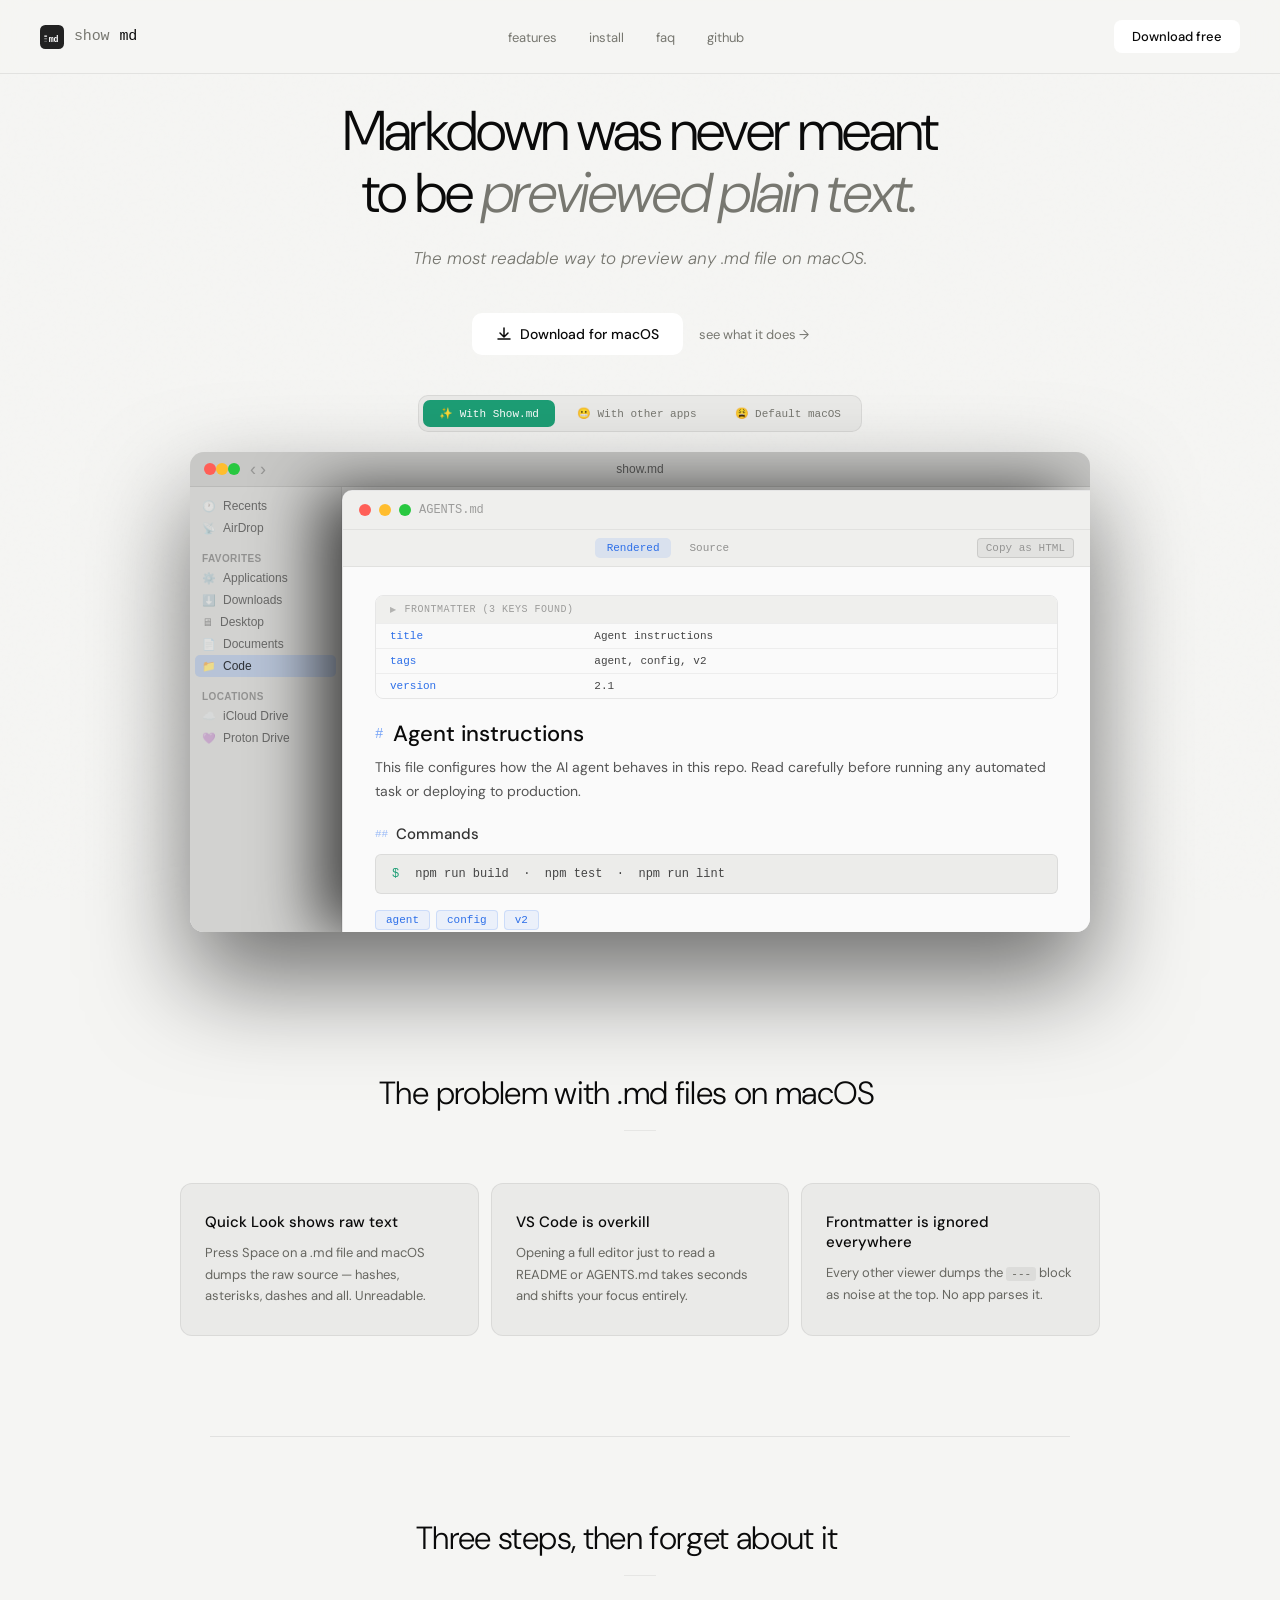
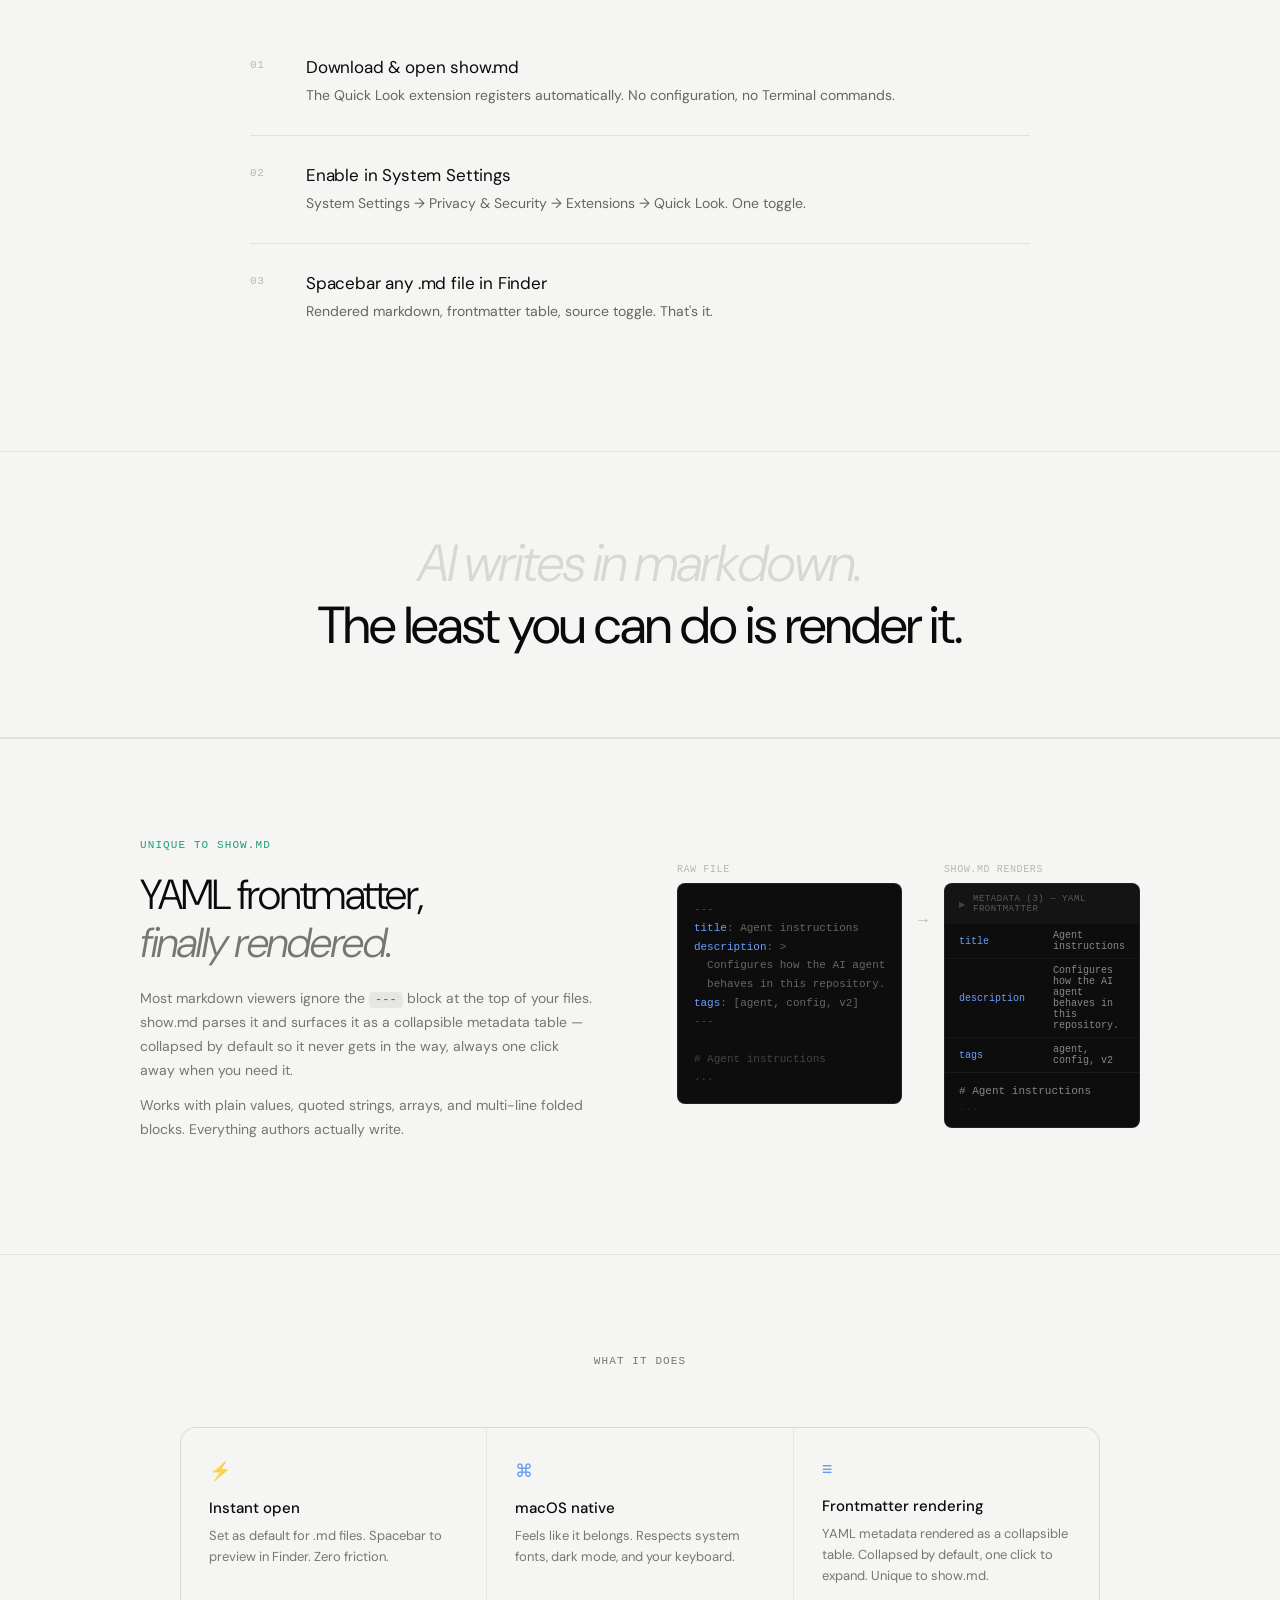
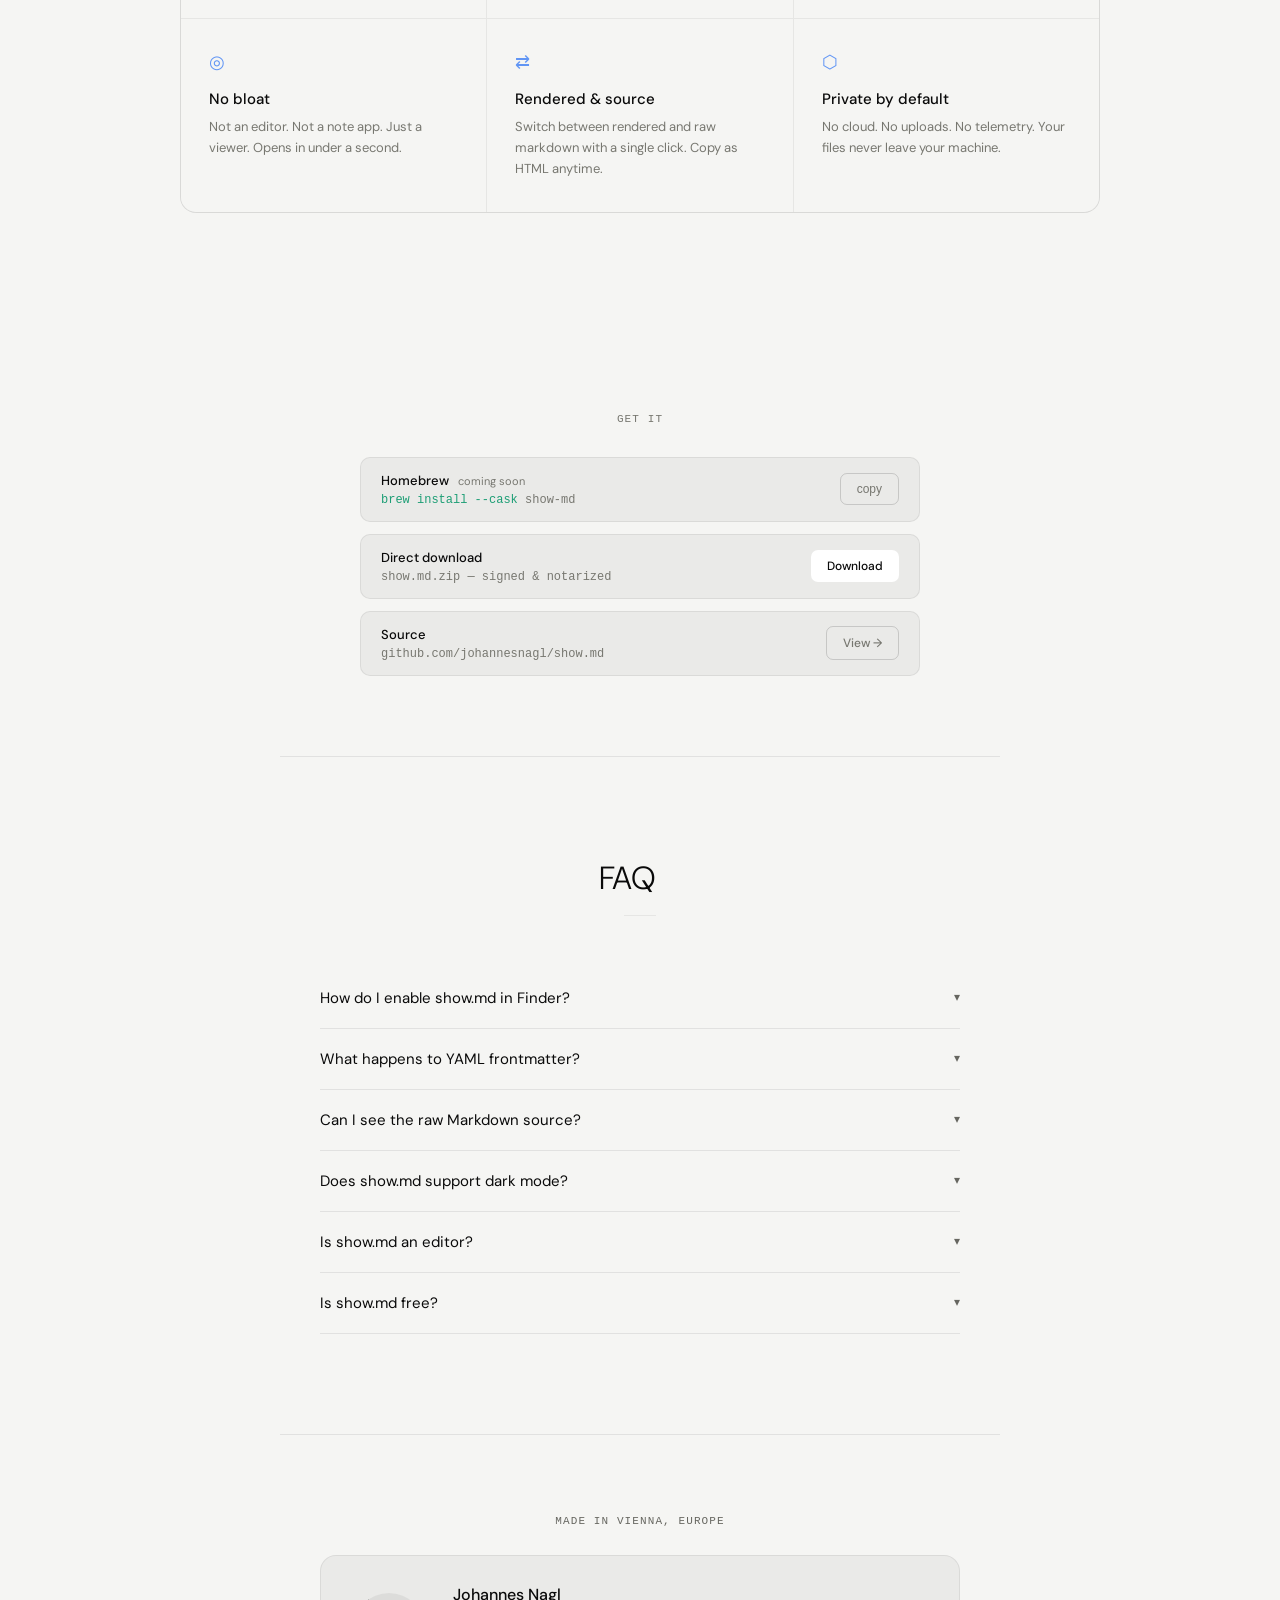
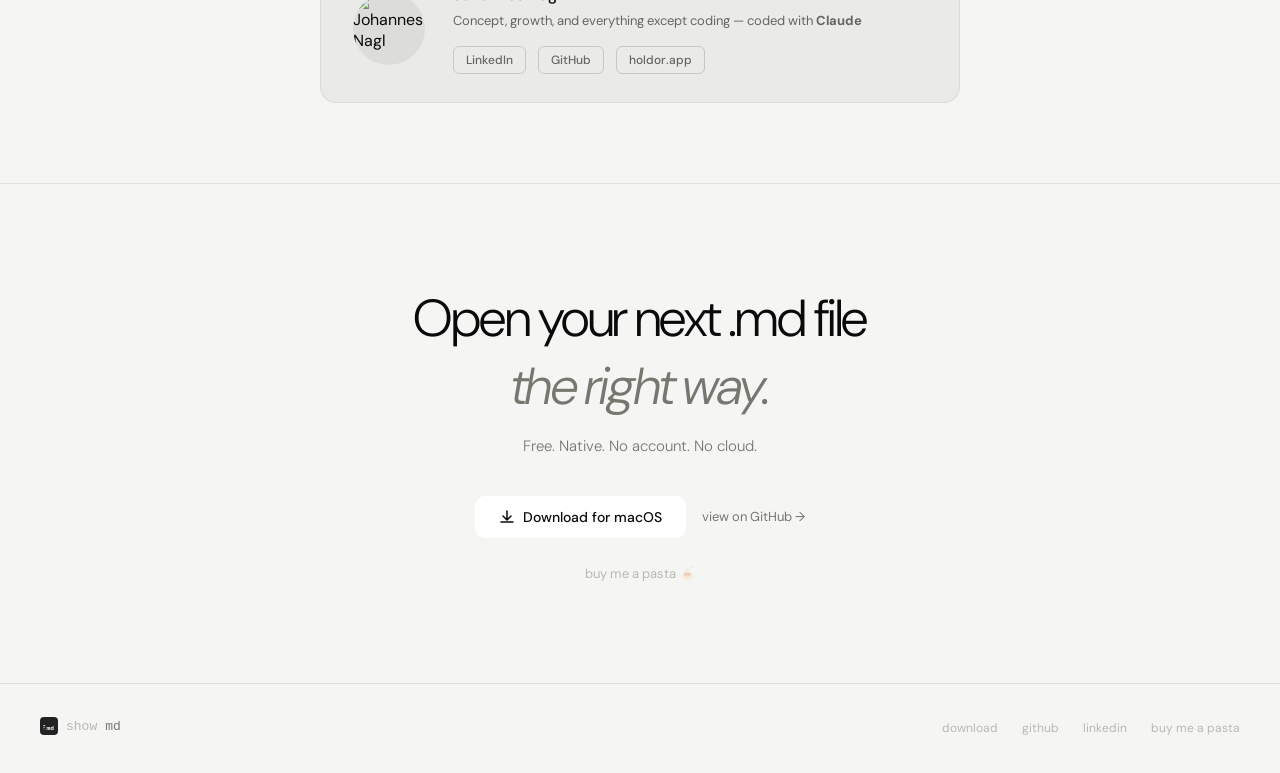
==== commit 46f702a9: "feat(website): Finder background in preview, light mode support - Add simulated Finder window behind" ====
--- a/website/index.html
+++ b/website/index.html
@@ -16,7 +16,7 @@
 <meta property="og:description" content="Free, native macOS Quick Look extension. Renders Markdown beautifully — YAML frontmatter as a collapsible table, rendered and source toggle, dark mode. No account, no cloud.">
 <meta property="og:site_name" content="show.md">
 <meta property="og:locale" content="en_US">
-<meta property="og:image" content="https://show.md/og-image.png">
+<meta property="og:image" content="https://show.md/og-image.svg">
 <meta property="og:image:width" content="1200">
 <meta property="og:image:height" content="630">
 <meta property="og:image:alt" content="show.md — renders your Markdown files beautifully in macOS Quick Look">
@@ -25,7 +25,7 @@
 <meta name="twitter:card" content="summary_large_image">
 <meta name="twitter:title" content="show.md — The most readable way to preview any .md file on macOS">
 <meta name="twitter:description" content="Free, native macOS Quick Look extension. Renders Markdown beautifully — YAML frontmatter as a collapsible table, rendered and source toggle, dark mode.">
-<meta name="twitter:image" content="https://show.md/og-image.png">
+<meta name="twitter:image" content="https://show.md/og-image.svg">
 
 <!-- Favicons -->
 <link rel="icon" href="/icon.svg" type="image/svg+xml">
@@ -257,13 +257,12 @@
   .hero {
     position: relative;
     z-index: 1;
-    min-height: 100vh;
     display: flex;
     flex-direction: column;
     align-items: center;
     justify-content: center;
     text-align: center;
-    padding: 120px 40px 80px;
+    padding: 100px 40px 40px;
   }
 
   .hero-icon {
@@ -295,7 +294,7 @@
   }
 
   .hero-title {
-    font-size: clamp(42px, 7vw, 80px);
+    font-size: clamp(36px, 5vw, 56px);
     font-weight: 300;
     line-height: 1.1;
     letter-spacing: -0.03em;
@@ -368,7 +367,7 @@
   .preview {
     position: relative;
     z-index: 1;
-    padding: 0 40px 120px;
+    padding: 0 40px 40px;
     display: flex;
     flex-direction: column;
     align-items: center;
@@ -410,6 +409,16 @@
   .preview-btn.active.other  { background: #444; color: var(--white); }
   .preview-btn.active.macos  { background: #333; color: var(--muted); }
 
+  .preview-scene {
+    position: relative;
+    width: 100%;
+    max-width: 900px;
+    height: 480px;
+    border-radius: 14px;
+    overflow: hidden;
+    box-shadow: 0 48px 100px rgba(0,0,0,0.55);
+  }
+
   .app-frame {
     width: 100%;
     max-width: 760px;
@@ -417,7 +426,157 @@
     border-radius: 16px;
     border: 0.5px solid rgba(255,255,255,0.1);
     overflow: hidden;
-    box-shadow: 0 40px 80px rgba(0,0,0,0.5);
+    box-shadow: 0 32px 64px rgba(0,0,0,0.6), 0 8px 24px rgba(0,0,0,0.4);
+    position: relative;
+    z-index: 2;
+  }
+
+  .preview-scene .app-frame {
+    position: absolute;
+    top: 38px;
+    left: 152px;
+    right: 0;
+    height: calc(100% - 38px);
+    max-width: none;
+    width: auto;
+    border-radius: 10px 0 0 0;
+    box-shadow: -24px 0 64px rgba(0,0,0,0.7);
+    border-right: none;
+    border-bottom: none;
+  }
+
+  .finder-window {
+    position: absolute;
+    inset: 0;
+    z-index: 1;
+    background: #1E1E20;
+    overflow: hidden;
+    display: flex;
+    flex-direction: column;
+  }
+
+  .finder-titlebar {
+    background: #2B2B2D;
+    padding: 8px 14px;
+    display: flex;
+    align-items: center;
+    gap: 0;
+    border-bottom: 0.5px solid rgba(255,255,255,0.06);
+    position: relative;
+    flex-shrink: 0;
+  }
+
+  .finder-nav-arrows {
+    font-family: -apple-system, BlinkMacSystemFont, sans-serif;
+    font-size: 18px;
+    font-weight: 300;
+    color: rgba(255,255,255,0.2);
+    margin-left: 10px;
+    display: flex;
+    gap: 4px;
+    line-height: 1;
+  }
+
+  .finder-window-title {
+    font-family: -apple-system, BlinkMacSystemFont, sans-serif;
+    font-size: 12px;
+    font-weight: 500;
+    color: rgba(255,255,255,0.6);
+    position: absolute;
+    left: 50%;
+    transform: translateX(-50%);
+  }
+
+  .finder-toolbar-right {
+    margin-left: auto;
+    display: flex;
+    gap: 10px;
+    font-size: 14px;
+    color: rgba(255,255,255,0.2);
+    line-height: 1;
+  }
+
+  .finder-body {
+    display: flex;
+    flex: 1;
+    min-height: 0;
+  }
+
+  .finder-sidebar {
+    width: 152px;
+    background: #252527;
+    border-right: 0.5px solid rgba(255,255,255,0.06);
+    padding: 8px 0;
+    flex-shrink: 0;
+    overflow: hidden;
+  }
+
+  .finder-sidebar-label {
+    font-family: -apple-system, BlinkMacSystemFont, sans-serif;
+    font-size: 10px;
+    font-weight: 600;
+    color: rgba(255,255,255,0.22);
+    padding: 8px 12px 3px;
+    letter-spacing: 0.4px;
+    text-transform: uppercase;
+  }
+
+  .finder-sidebar-item {
+    font-family: -apple-system, BlinkMacSystemFont, sans-serif;
+    font-size: 12px;
+    padding: 4px 10px 4px 12px;
+    color: rgba(255,255,255,0.42);
+    display: flex;
+    align-items: center;
+    gap: 7px;
+    white-space: nowrap;
+    overflow: hidden;
+  }
+
+  .finder-sidebar-item .si {
+    font-size: 11px;
+    opacity: 0.6;
+    flex-shrink: 0;
+  }
+
+  .finder-sidebar-item.active {
+    color: rgba(255,255,255,0.88);
+    background: rgba(61,126,245,0.25);
+    border-radius: 5px;
+    margin: 0 5px;
+    padding: 4px 7px;
+  }
+
+  .finder-sidebar-item.active .si { opacity: 1; }
+
+  .finder-sidebar-separator {
+    height: 6px;
+  }
+
+  .finder-files {
+    flex: 1;
+    overflow: hidden;
+  }
+
+  .finder-file-row {
+    font-family: -apple-system, BlinkMacSystemFont, sans-serif;
+    font-size: 12px;
+    padding: 6px 16px;
+    color: rgba(255,255,255,0.5);
+    display: flex;
+    align-items: center;
+    gap: 8px;
+    border-bottom: 0.5px solid rgba(255,255,255,0.04);
+  }
+
+  .finder-file-row.selected {
+    background: rgba(61,126,245,0.28);
+    color: rgba(255,255,255,0.9);
+  }
+
+  .finder-file-icon {
+    font-size: 13px;
+    line-height: 1;
   }
 
   .app-titlebar {
@@ -446,6 +605,9 @@
     padding: 4px 12px;
     border-radius: 5px;
     color: var(--muted);
+    background: none;
+    border: none;
+    cursor: pointer;
   }
 
   .app-tab.active {
@@ -1046,10 +1208,23 @@
     padding: 8px 16px;
     display: flex;
     align-items: center;
-    justify-content: center;
-    gap: 6px;
+    justify-content: space-between;
     border-bottom: 0.5px solid rgba(255,255,255,0.06);
   }
+
+  .app-copy-btn {
+    font-family: ui-monospace, SFMono-Regular, 'SF Mono', Consolas, monospace;
+    font-size: 11px;
+    color: rgba(255,255,255,0.35);
+    background: rgba(255,255,255,0.05);
+    border: 0.5px solid rgba(255,255,255,0.1);
+    border-radius: 4px;
+    padding: 3px 8px;
+    cursor: pointer;
+    transition: color 0.15s, background 0.15s;
+  }
+  .app-copy-btn:hover { color: rgba(255,255,255,0.7); background: rgba(255,255,255,0.09); }
+  .app-copy-btn.copied { color: #28C840; border-color: rgba(40,200,64,0.3); }
 
   /* SKIP LINK */
   .skip-link {
@@ -1298,11 +1473,88 @@
     to   { opacity: 1; transform: translateY(0); }
   }
 
+  /* ── Light mode: preview overrides ── */
+  html[data-theme="light"] .app-frame,
+  @media (prefers-color-scheme: light) { html:not([data-theme="dark"]) .app-frame {
+    background: #FAFAFA;
+    border-color: rgba(0,0,0,0.08);
+  }}
+
+  html[data-theme="light"] .app-titlebar,
+  html[data-theme="light"] .app-inner-bar {
+    background: #EFEFED;
+    border-bottom-color: rgba(0,0,0,0.06);
+  }
+  html[data-theme="light"] .app-filename { color: rgba(0,0,0,0.35); }
+  html[data-theme="light"] .app-tab { color: rgba(0,0,0,0.4); }
+  html[data-theme="light"] .app-tab.active { background: rgba(61,126,245,0.12); color: #2D6FE8; }
+  html[data-theme="light"] .app-copy-btn {
+    color: rgba(0,0,0,0.35);
+    background: rgba(0,0,0,0.05);
+    border-color: rgba(0,0,0,0.1);
+  }
+  html[data-theme="light"] .md-meta-block { border-color: rgba(0,0,0,0.08); }
+  html[data-theme="light"] .md-meta-summary { background: #EFEFED; color: rgba(0,0,0,0.35); }
+  html[data-theme="light"] .md-meta-summary-arrow { color: rgba(0,0,0,0.25); }
+  html[data-theme="light"] .md-meta-table th, html[data-theme="light"] .md-meta-table td { border-top-color: rgba(0,0,0,0.05); }
+  html[data-theme="light"] .md-meta-table th { color: #2D6FE8; }
+  html[data-theme="light"] .md-meta-table td { color: #444; }
+  html[data-theme="light"] .md-h1 { color: #0A0A0A; }
+  html[data-theme="light"] .md-h2 { color: #333; }
+  html[data-theme="light"] .md-p { color: #555; }
+  html[data-theme="light"] .md-code { background: #ECECEA; border-color: rgba(0,0,0,0.07); color: #444; }
+  html[data-theme="light"] .md-tag { background: rgba(61,126,245,0.08); color: #2D6FE8; border-color: rgba(61,126,245,0.18); }
+  html[data-theme="light"] .md-raw-frontmatter { background: #ECECEA; border-color: rgba(0,0,0,0.07); color: #888; }
+  html[data-theme="light"] .app-body-plain { color: #777; }
+  html[data-theme="light"] .finder-window { background: #DCDCDA; }
+  html[data-theme="light"] .finder-titlebar { background: #C8C8C6; border-bottom-color: rgba(0,0,0,0.07); }
+  html[data-theme="light"] .finder-window-title { color: rgba(0,0,0,0.55); }
+  html[data-theme="light"] .finder-nav-arrows { color: rgba(0,0,0,0.25); }
+  html[data-theme="light"] .finder-sidebar { background: #D2D2D0; border-right-color: rgba(0,0,0,0.07); }
+  html[data-theme="light"] .finder-sidebar-label { color: rgba(0,0,0,0.3); }
+  html[data-theme="light"] .finder-sidebar-item { color: rgba(0,0,0,0.5); }
+  html[data-theme="light"] .finder-sidebar-item.active { background: rgba(61,126,245,0.18); color: rgba(0,0,0,0.75); }
+  html[data-theme="light"] .finder-file-row { color: rgba(0,0,0,0.5); border-bottom-color: rgba(0,0,0,0.04); }
+  html[data-theme="light"] .finder-file-row.selected { background: rgba(61,126,245,0.2); color: rgba(0,0,0,0.85); }
+
+  @media (prefers-color-scheme: light) {
+    html:not([data-theme="dark"]) .app-frame { background: #FAFAFA; border-color: rgba(0,0,0,0.08); }
+    html:not([data-theme="dark"]) .app-titlebar,
+    html:not([data-theme="dark"]) .app-inner-bar { background: #EFEFED; border-bottom-color: rgba(0,0,0,0.06); }
+    html:not([data-theme="dark"]) .app-filename { color: rgba(0,0,0,0.35); }
+    html:not([data-theme="dark"]) .app-tab { color: rgba(0,0,0,0.4); }
+    html:not([data-theme="dark"]) .app-tab.active { background: rgba(61,126,245,0.12); color: #2D6FE8; }
+    html:not([data-theme="dark"]) .app-copy-btn { color: rgba(0,0,0,0.35); background: rgba(0,0,0,0.05); border-color: rgba(0,0,0,0.1); }
+    html:not([data-theme="dark"]) .md-meta-block { border-color: rgba(0,0,0,0.08); }
+    html:not([data-theme="dark"]) .md-meta-summary { background: #EFEFED; color: rgba(0,0,0,0.35); }
+    html:not([data-theme="dark"]) .md-meta-summary-arrow { color: rgba(0,0,0,0.25); }
+    html:not([data-theme="dark"]) .md-meta-table th, html:not([data-theme="dark"]) .md-meta-table td { border-top-color: rgba(0,0,0,0.05); }
+    html:not([data-theme="dark"]) .md-meta-table th { color: #2D6FE8; }
+    html:not([data-theme="dark"]) .md-meta-table td { color: #444; }
+    html:not([data-theme="dark"]) .md-h1 { color: #0A0A0A; }
+    html:not([data-theme="dark"]) .md-h2 { color: #333; }
+    html:not([data-theme="dark"]) .md-p { color: #555; }
+    html:not([data-theme="dark"]) .md-code { background: #ECECEA; border-color: rgba(0,0,0,0.07); color: #444; }
+    html:not([data-theme="dark"]) .md-tag { background: rgba(61,126,245,0.08); color: #2D6FE8; border-color: rgba(61,126,245,0.18); }
+    html:not([data-theme="dark"]) .md-raw-frontmatter { background: #ECECEA; border-color: rgba(0,0,0,0.07); color: #888; }
+    html:not([data-theme="dark"]) .app-body-plain { color: #777; }
+    html:not([data-theme="dark"]) .finder-window { background: #DCDCDA; }
+    html:not([data-theme="dark"]) .finder-titlebar { background: #C8C8C6; border-bottom-color: rgba(0,0,0,0.07); }
+    html:not([data-theme="dark"]) .finder-window-title { color: rgba(0,0,0,0.55); }
+    html:not([data-theme="dark"]) .finder-nav-arrows { color: rgba(0,0,0,0.25); }
+    html:not([data-theme="dark"]) .finder-sidebar { background: #D2D2D0; border-right-color: rgba(0,0,0,0.07); }
+    html:not([data-theme="dark"]) .finder-sidebar-label { color: rgba(0,0,0,0.3); }
+    html:not([data-theme="dark"]) .finder-sidebar-item { color: rgba(0,0,0,0.5); }
+    html:not([data-theme="dark"]) .finder-sidebar-item.active { background: rgba(61,126,245,0.18); color: rgba(0,0,0,0.75); }
+    html:not([data-theme="dark"]) .finder-file-row { color: rgba(0,0,0,0.5); border-bottom-color: rgba(0,0,0,0.04); }
+    html:not([data-theme="dark"]) .finder-file-row.selected { background: rgba(61,126,245,0.2); color: rgba(0,0,0,0.85); }
+  }
+
   @media (max-width: 640px) {
     nav { padding: 16px 20px; }
     .nav-links { display: none; }
-    .hero { padding: 100px 24px 60px; }
-    .preview { padding: 0 20px 80px; }
+    .hero { padding: 60px 24px 16px; }
+    .preview { padding: 0 20px 40px; }
     .app-body { padding: 20px; }
     .install { padding: 60px 20px; }
     .install-row { flex-direction: column; align-items: flex-start; }
@@ -1350,20 +1602,6 @@
 
   <!-- HERO -->
   <section class="hero" aria-labelledby="hero-heading">
-    <div class="hero-icon">
-      <svg width="72" height="72" viewBox="0 0 64 64" xmlns="http://www.w3.org/2000/svg">
-        <rect width="64" height="64" rx="14" fill="#161616"/>
-        <rect x="11" y="28" width="8" height="3" rx="1.5" fill="white"/>
-        <rect x="11" y="35" width="8" height="3" rx="1.5" fill="white" opacity="0.55"/>
-        <rect x="11" y="42" width="8" height="3" rx="1.5" fill="white" opacity="0.25"/>
-        <text x="23" y="46" font-family="monospace" font-size="22" font-weight="600" fill="white">md</text>
-      </svg>
-    </div>
-
-    <div class="hero-badge">
-      <div class="hero-badge-dot"></div>
-      macOS · free · no account needed
-    </div>
 
     <h1 id="hero-heading" class="hero-title">
       Markdown was never meant<br>to be <em>previewed plain text.</em>
@@ -1379,15 +1617,50 @@
       <a href="#features" class="btn-secondary">see what it does →</a>
     </div>
 
-    <p class="hero-meta">AGENTS.md · README.md · CLAUDE.md · CHANGELOG.md</p>
   </section>
 
   <!-- APP PREVIEW -->
   <section class="preview">
     <div class="preview-switcher">
-      <button class="preview-btn active showmd" data-state="0">With Show.md</button>
-      <button class="preview-btn other" data-state="1">With other apps</button>
-      <button class="preview-btn macos" data-state="2">Default macOS</button>
+      <button class="preview-btn active showmd" data-state="0">✨ With Show.md</button>
+      <button class="preview-btn other" data-state="1">😬 With other apps</button>
+      <button class="preview-btn macos" data-state="2">😩 Default macOS</button>
+    </div>
+
+    <div class="preview-scene">
+    <div class="finder-window">
+      <div class="finder-titlebar">
+        <div class="dot dot-r"></div>
+        <div class="dot dot-y"></div>
+        <div class="dot dot-g"></div>
+        <div class="finder-nav-arrows"><span>‹</span><span>›</span></div>
+        <span class="finder-window-title">show.md</span>
+      </div>
+      <div class="finder-body">
+        <div class="finder-sidebar">
+          <div class="finder-sidebar-item"><span class="si">🕐</span> Recents</div>
+          <div class="finder-sidebar-item"><span class="si">📡</span> AirDrop</div>
+          <div class="finder-sidebar-separator"></div>
+          <div class="finder-sidebar-label">Favorites</div>
+          <div class="finder-sidebar-item"><span class="si">⚙️</span> Applications</div>
+          <div class="finder-sidebar-item"><span class="si">⬇️</span> Downloads</div>
+          <div class="finder-sidebar-item"><span class="si">🖥</span> Desktop</div>
+          <div class="finder-sidebar-item"><span class="si">📄</span> Documents</div>
+          <div class="finder-sidebar-item active"><span class="si">📁</span> Code</div>
+          <div class="finder-sidebar-separator"></div>
+          <div class="finder-sidebar-label">Locations</div>
+          <div class="finder-sidebar-item"><span class="si">☁️</span> iCloud Drive</div>
+          <div class="finder-sidebar-item"><span class="si">💜</span> <a href="https://pr.tn/ref/MZB6Q7BF" target="_blank" rel="noopener" style="color:inherit;text-decoration:none;">Proton Drive</a></div>
+        </div>
+        <div class="finder-files">
+          <div class="finder-file-row"><span class="finder-file-icon">📝</span> AGENTS.md</div>
+          <div class="finder-file-row selected"><span class="finder-file-icon">📝</span> CHANGELOG.md</div>
+          <div class="finder-file-row"><span class="finder-file-icon">📝</span> CLAUDE.md</div>
+          <div class="finder-file-row"><span class="finder-file-icon">📝</span> README.md</div>
+          <div class="finder-file-row"><span class="finder-file-icon">📁</span> docs</div>
+          <div class="finder-file-row"><span class="finder-file-icon">📁</span> website</div>
+        </div>
+      </div>
     </div>
 
     <div class="app-frame">
@@ -1402,11 +1675,12 @@
       <div class="app-state visible" id="state-showmd">
         <div class="app-inner-bar">
           <div class="app-tabs">
-            <span class="app-tab active">Rendered</span>
-            <span class="app-tab">Source</span>
+            <button class="app-tab active" id="tab-rendered">Rendered</button>
+            <button class="app-tab" id="tab-source">Source</button>
           </div>
+          <button class="app-copy-btn" id="btn-copy-html">Copy as HTML</button>
         </div>
-        <div class="app-body">
+        <div class="app-body" id="showmd-rendered">
           <div class="md-meta-block">
             <div class="md-meta-summary">
               <span class="md-meta-summary-arrow">▶</span>
@@ -1428,6 +1702,21 @@
             <span class="md-tag">v2</span>
           </div>
         </div>
+        <div class="app-body-plain" id="showmd-source" style="display:none">---
+title: Agent instructions
+tags: [agent, config, v2]
+version: 2.1
+---
+
+# Agent instructions
+
+This file configures how the AI agent
+behaves in this repo. Read carefully
+before running any automated task.
+
+## Commands
+
+$ npm run build · npm test · npm run lint</div>
       </div>
 
       <!-- State 2: With other apps -->
@@ -1460,12 +1749,8 @@
 $ npm run build · npm test · npm run lint</div>
       </div>
     </div>
-
-    <div class="progress-dots">
-      <div class="progress-dot active"></div>
-      <div class="progress-dot"></div>
-      <div class="progress-dot"></div>
-    </div>
+    </div><!-- /preview-scene -->
+
   </section>
 
   <!-- PROBLEM -->
@@ -1777,7 +2062,6 @@
 (function() {
   const stateIds = ['state-showmd', 'state-other', 'state-macos'];
   const btns = document.querySelectorAll('.preview-btn');
-  const dots = document.querySelectorAll('.progress-dot');
   const btnClasses = ['showmd', 'other', 'macos'];
   let current = 0;
   let timer;
@@ -1785,7 +2069,6 @@
   function showState(i) {
     stateIds.forEach((id, j) => {
       document.getElementById(id).classList.toggle('visible', j === i);
-      dots[j].classList.toggle('active', j === i);
       btns[j].classList.toggle('active', j === i);
     });
     current = i;
@@ -1806,6 +2089,39 @@
 
   showState(0);
   startCycle();
+
+  // Rendered / Source tab toggle
+  const tabRendered = document.getElementById('tab-rendered');
+  const tabSource = document.getElementById('tab-source');
+  const viewRendered = document.getElementById('showmd-rendered');
+  const viewSource = document.getElementById('showmd-source');
+  const copyBtn = document.getElementById('btn-copy-html');
+
+  tabRendered.addEventListener('click', function() {
+    tabRendered.classList.add('active');
+    tabSource.classList.remove('active');
+    viewRendered.style.display = '';
+    viewSource.style.display = 'none';
+    copyBtn.style.visibility = 'visible';
+  });
+
+  tabSource.addEventListener('click', function() {
+    tabSource.classList.add('active');
+    tabRendered.classList.remove('active');
+    viewRendered.style.display = 'none';
+    viewSource.style.display = '';
+    copyBtn.style.visibility = 'hidden';
+  });
+
+  // Copy as HTML (demo feedback)
+  copyBtn.addEventListener('click', function() {
+    copyBtn.textContent = 'Copied!';
+    copyBtn.classList.add('copied');
+    setTimeout(function() {
+      copyBtn.textContent = 'Copy as HTML';
+      copyBtn.classList.remove('copied');
+    }, 1800);
+  });
 })();
 </script>
 </body>
